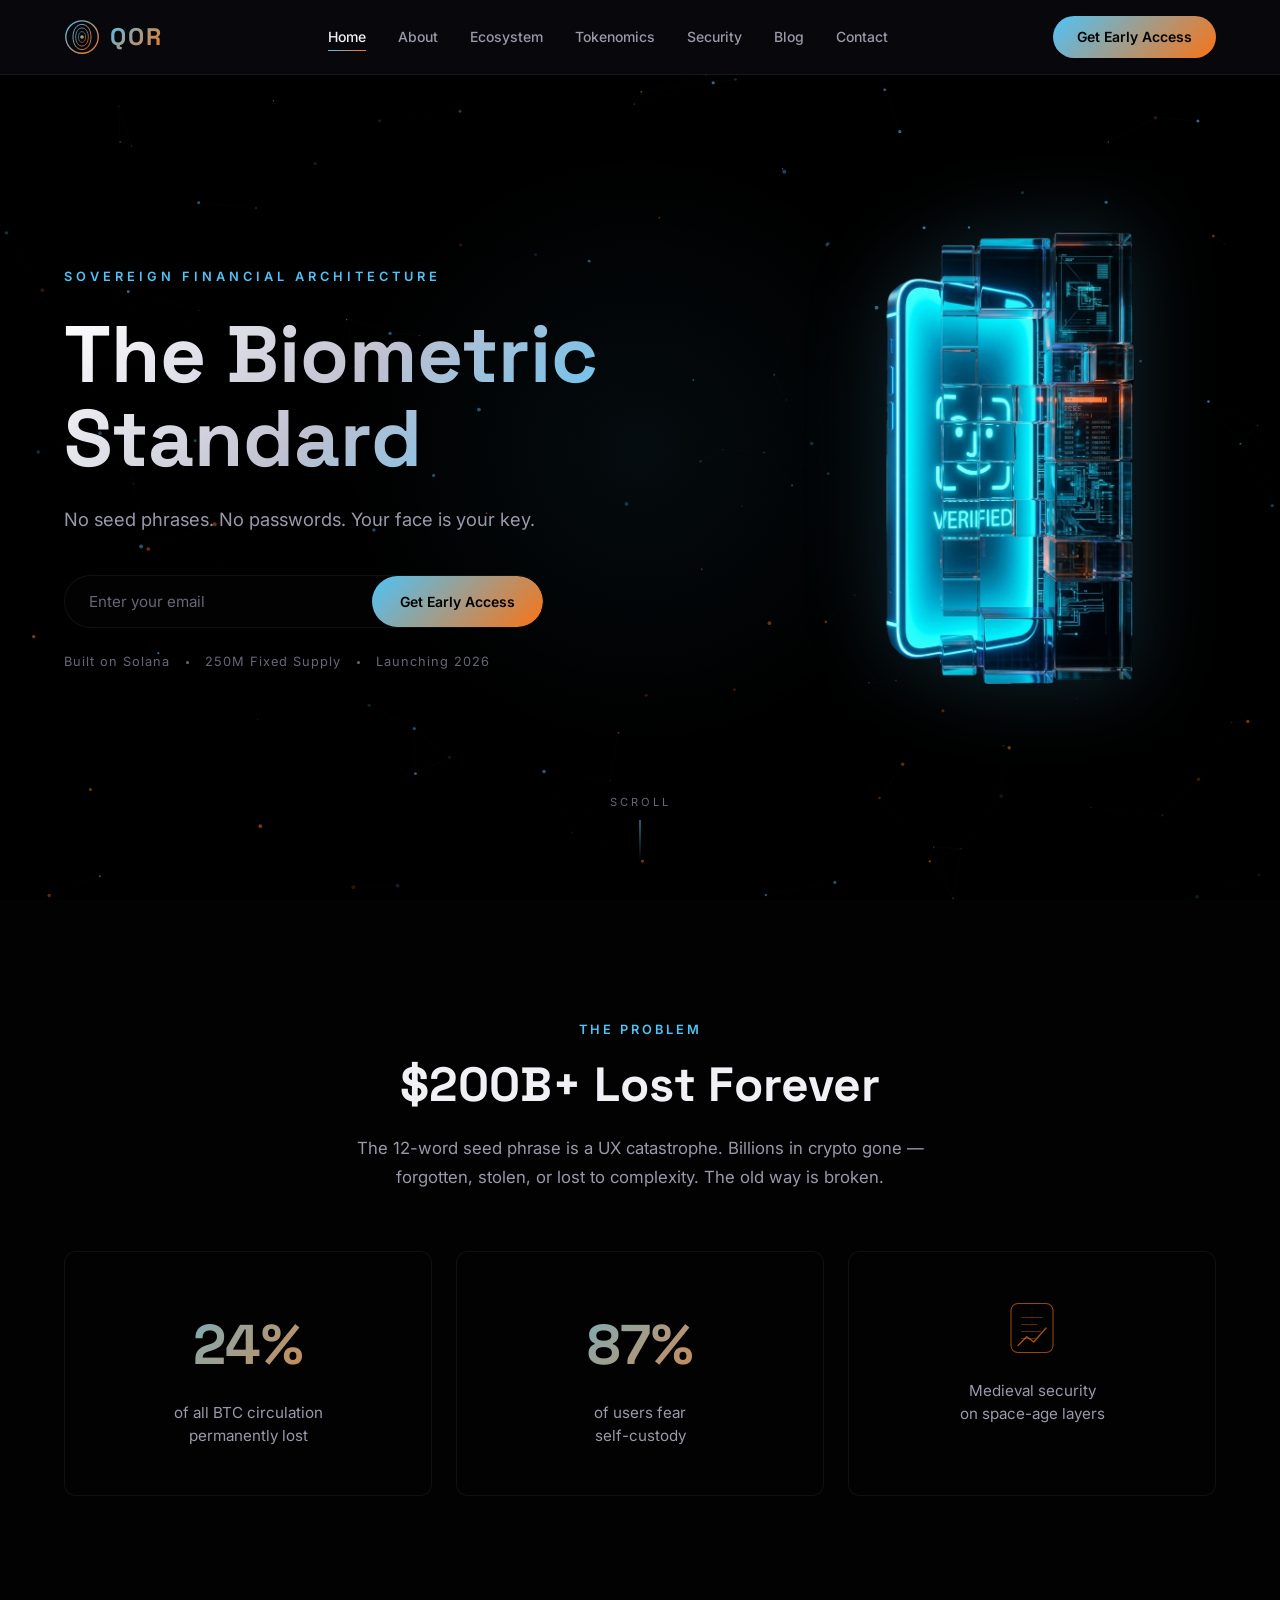
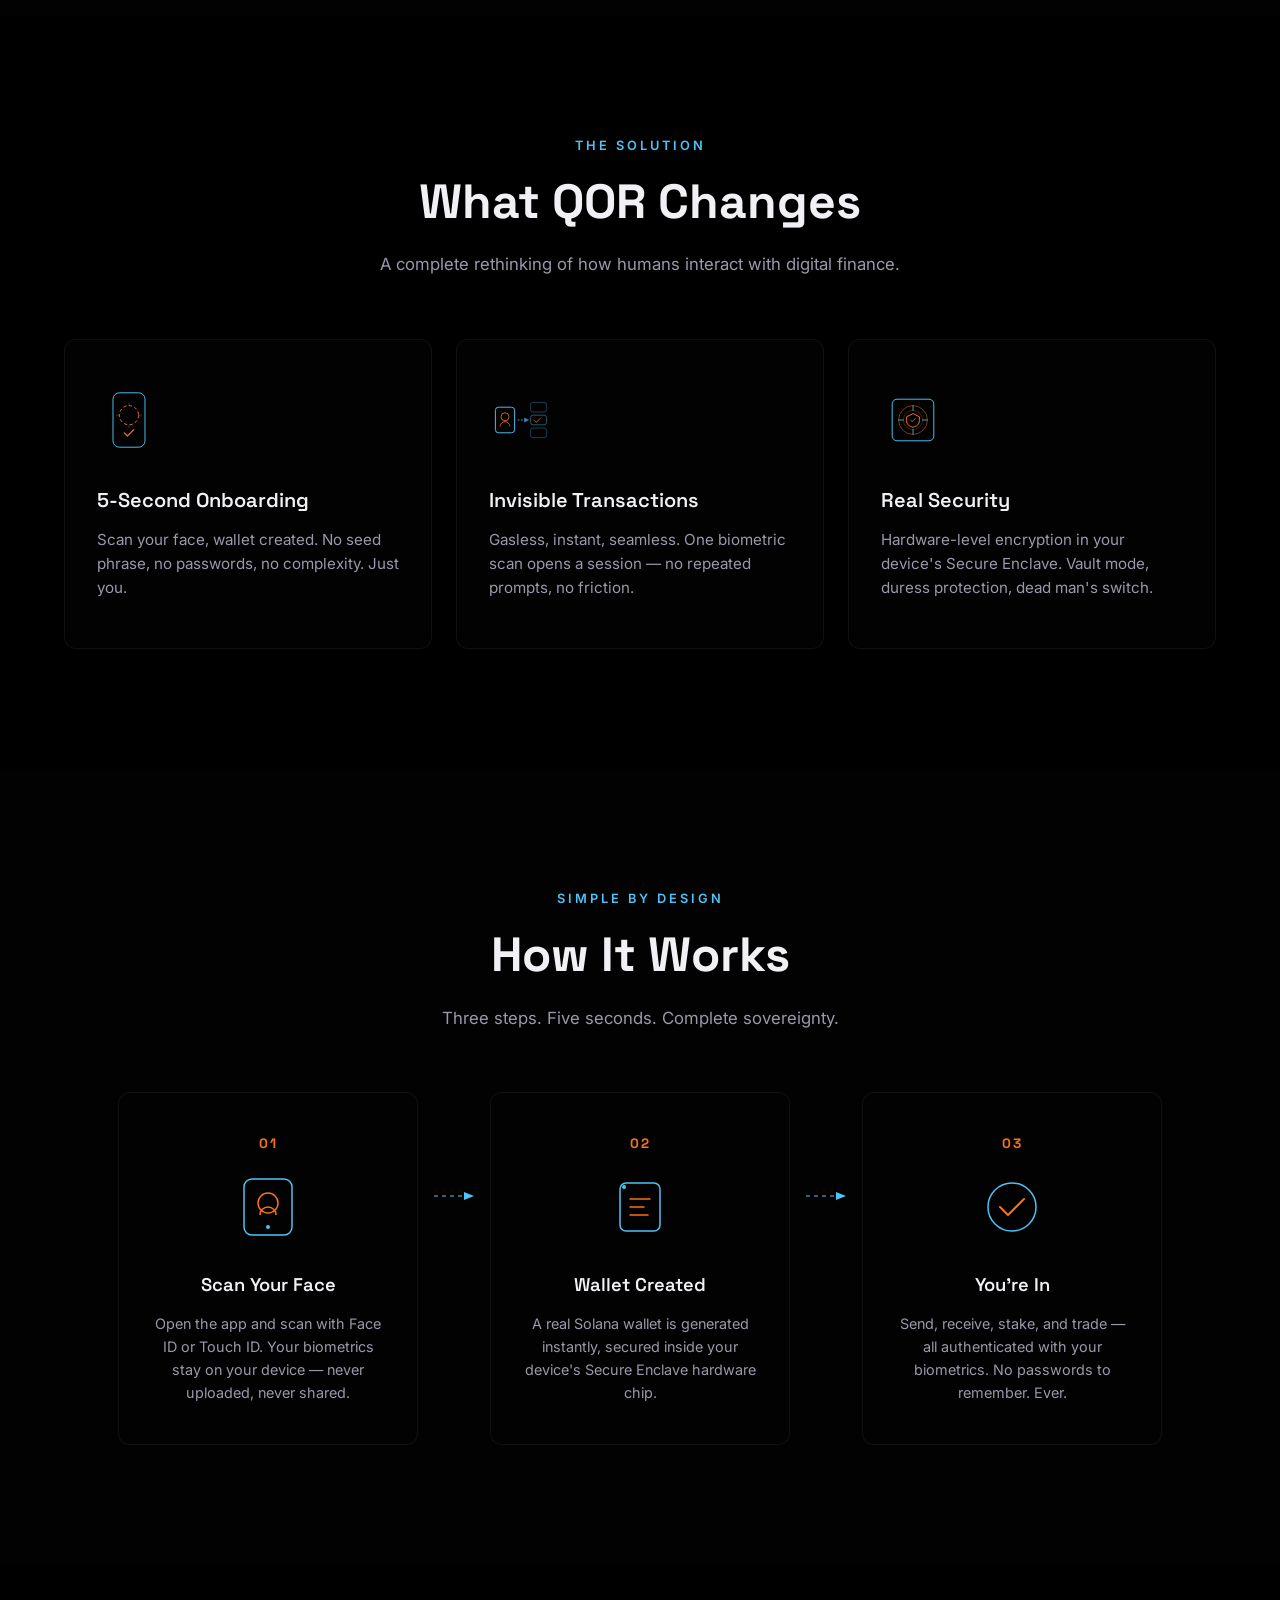
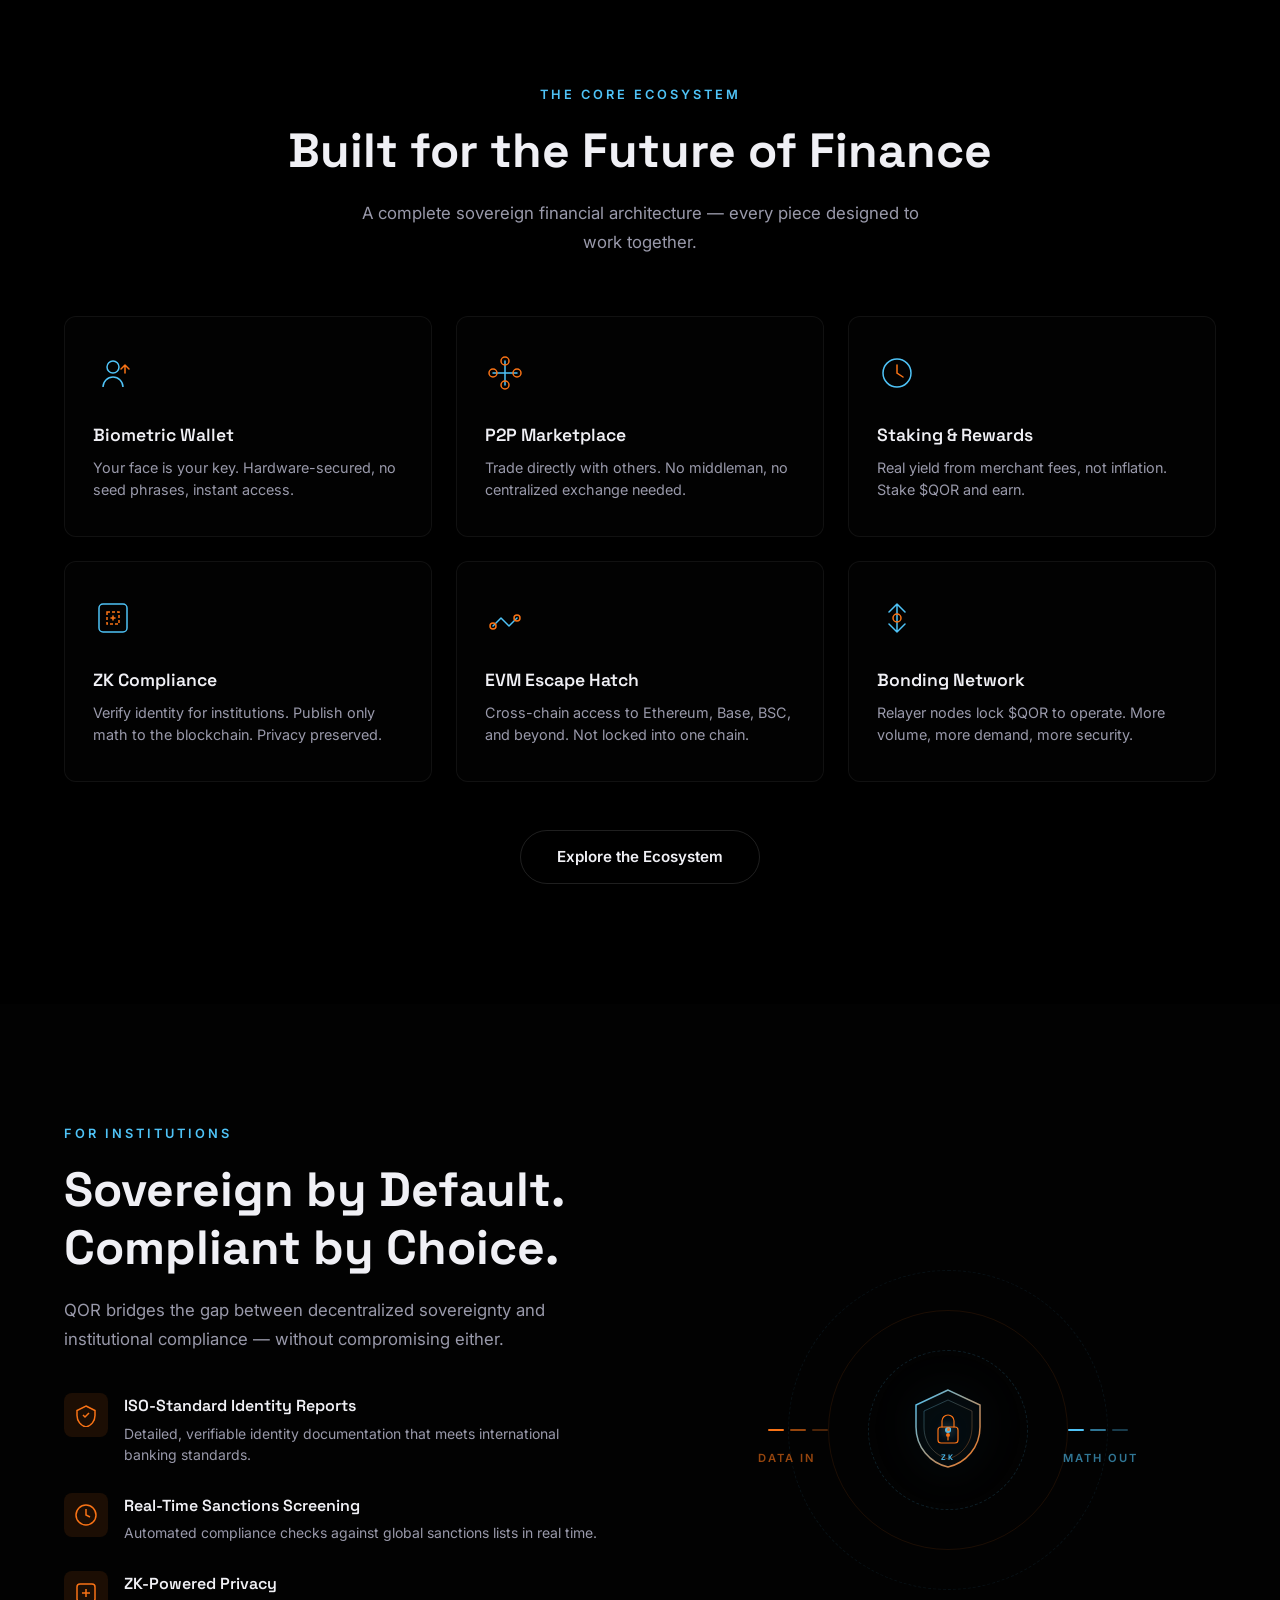
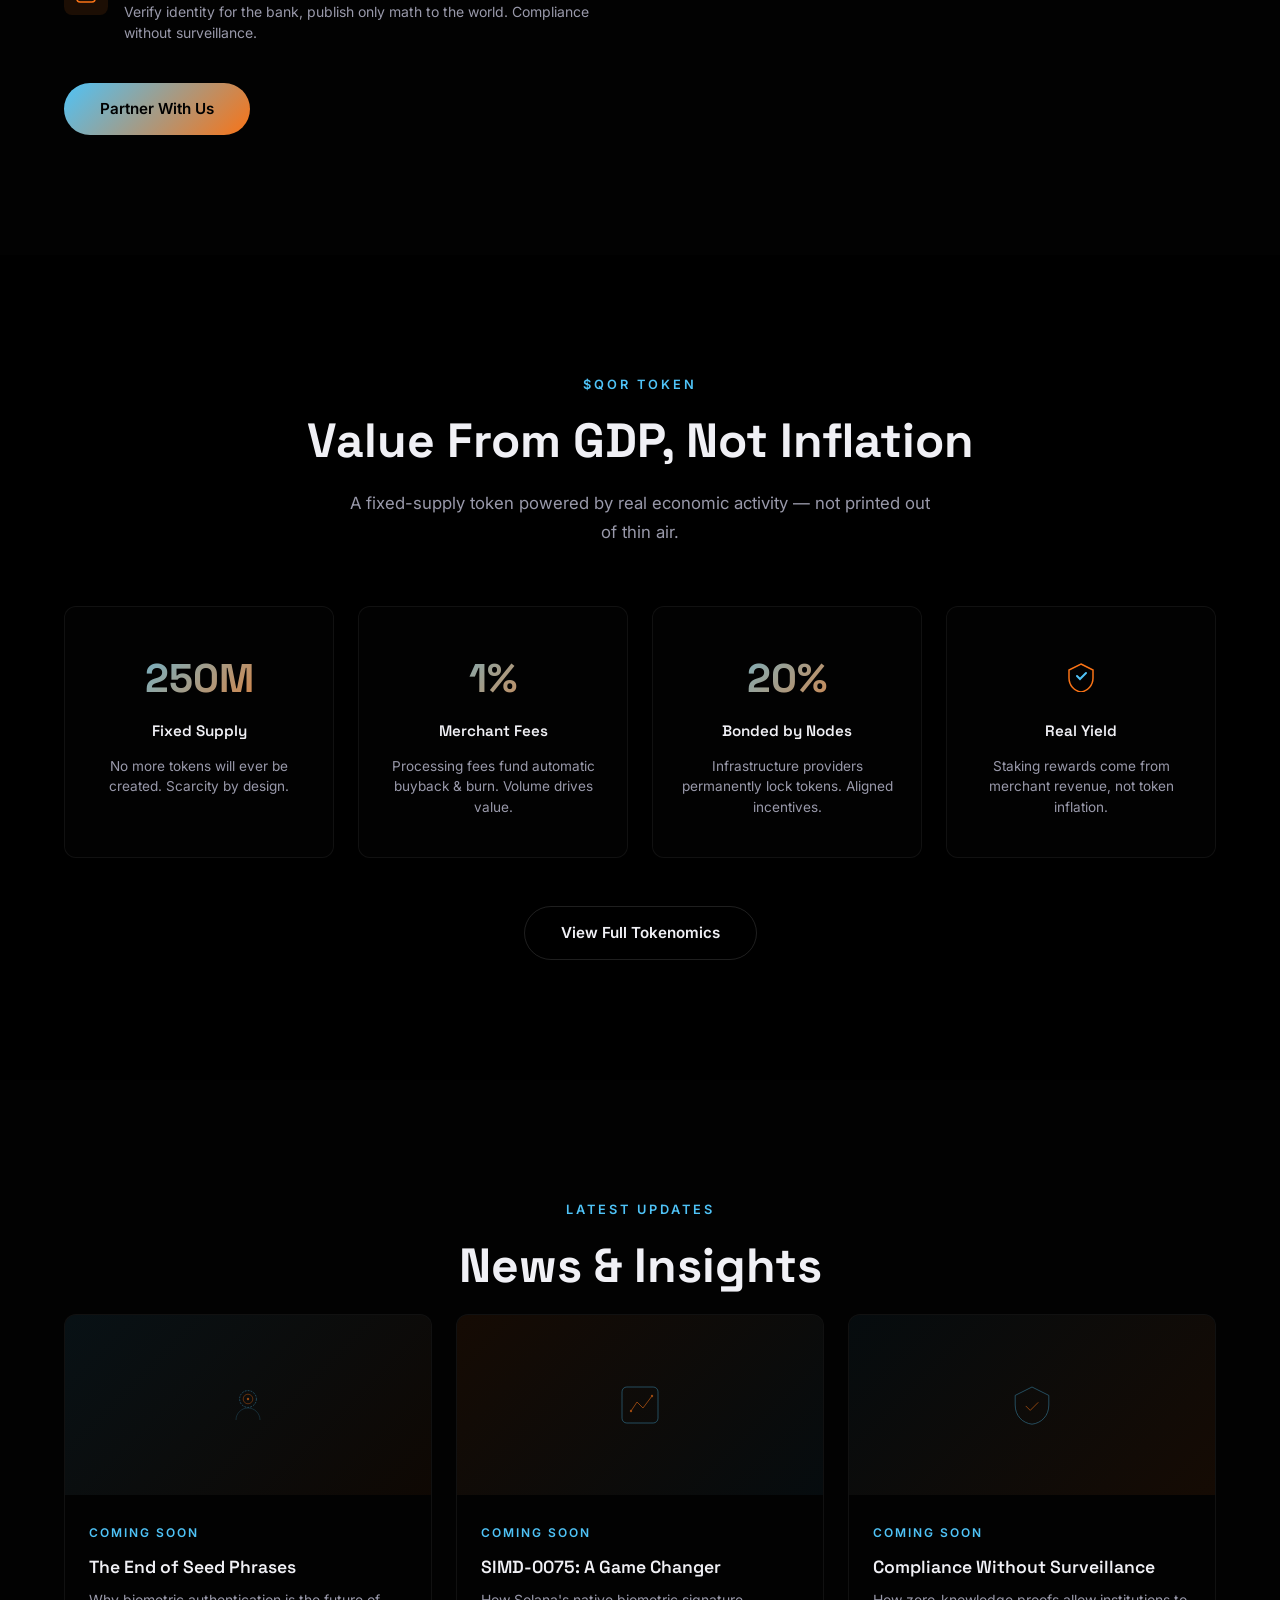
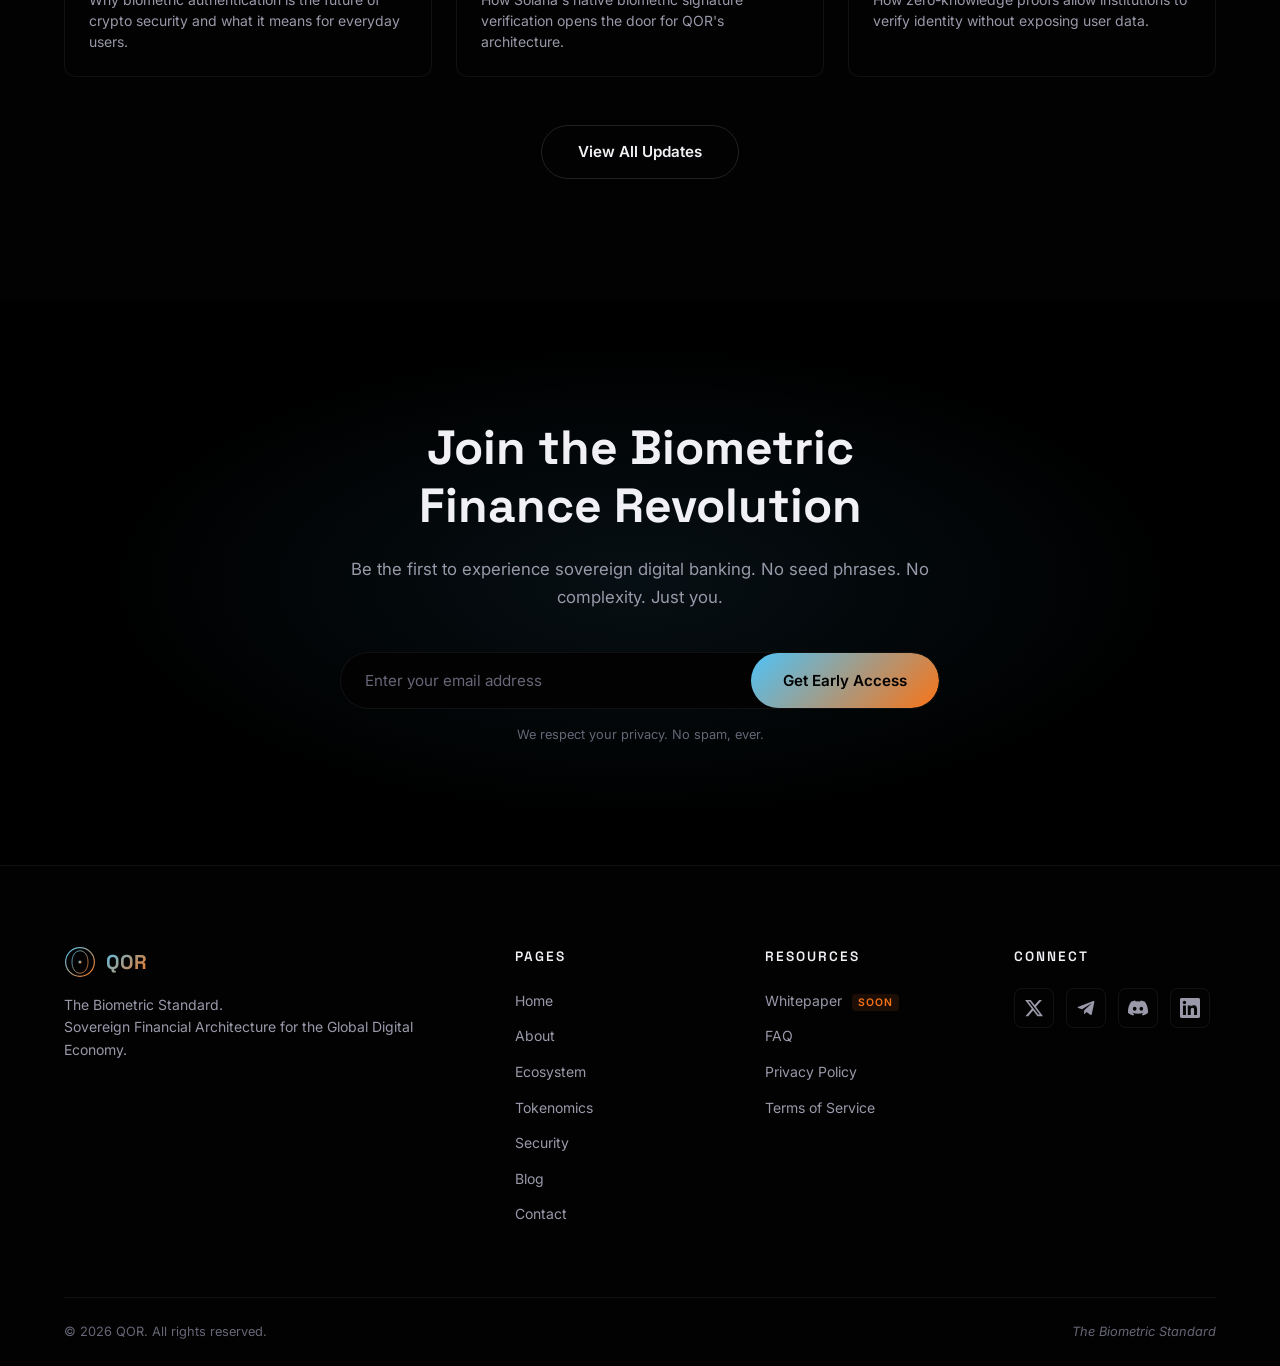
==== index.html @ 986cad1a "Move site files to repo root for GitHub Pages Copies all HTML, CSS, JS, and assets from website/ to " ====
<!DOCTYPE html>
<html lang="en">
<head>
  <meta charset="UTF-8">
  <meta name="viewport" content="width=device-width, initial-scale=1.0">
  <title>QOR — The Biometric Standard</title>
  <link rel="stylesheet" href="css/styles.css">
  <link rel="preconnect" href="https://fonts.googleapis.com">
  <link rel="preconnect" href="https://fonts.gstatic.com" crossorigin>
  <link href="https://fonts.googleapis.com/css2?family=Inter:wght@300;400;500;600;700;800&family=Space+Grotesk:wght@400;500;600;700&display=swap" rel="stylesheet">
</head>
<body>

  <!-- ===== NAVBAR ===== -->
  <nav class="navbar" id="navbar">
    <div class="nav-container">
      <a href="index.html" class="nav-logo">
        <svg class="logo-icon" viewBox="0 0 40 40" width="36" height="36">
          <circle cx="20" cy="20" r="18" stroke="url(#logoGrad)" stroke-width="1.5" fill="none"/>
          <path d="M20 6 C14 6 10 12 10 20 C10 28 14 34 20 34 C26 34 30 28 30 20 C30 12 26 6 20 6 Z" stroke="url(#logoGrad)" stroke-width="1" fill="none"/>
          <path d="M20 10 C16 10 13 14 13 20 C13 26 16 30 20 30 C24 30 27 26 27 20 C27 14 24 10 20 10 Z" stroke="url(#logoGrad)" stroke-width="0.8" fill="none"/>
          <path d="M20 14 C18 14 16 16 16 20 C16 24 18 26 20 26 C22 26 24 24 24 20 C24 16 22 14 20 14 Z" stroke="url(#logoGrad)" stroke-width="0.6" fill="none"/>
          <circle cx="20" cy="20" r="2" fill="url(#logoGrad)"/>
          <defs>
            <linearGradient id="logoGrad" x1="0%" y1="0%" x2="100%" y2="100%">
              <stop offset="0%" style="stop-color:#4FC3F7"/>
              <stop offset="100%" style="stop-color:#F97316"/>
            </linearGradient>
          </defs>
        </svg>
        <span class="logo-text">QOR</span>
      </a>

      <ul class="nav-links" id="navLinks">
        <li><a href="index.html" class="active">Home</a></li>
        <li><a href="about.html">About</a></li>
        <li><a href="ecosystem.html">Ecosystem</a></li>
        <li><a href="tokenomics.html">Tokenomics</a></li>
        <li><a href="security.html">Security</a></li>
        <li><a href="blog.html">Blog</a></li>
        <li><a href="contact.html">Contact</a></li>
      </ul>

      <a href="#waitlist" class="nav-cta">Get Early Access</a>

      <button class="hamburger" id="hamburger" aria-label="Toggle menu">
        <span></span>
        <span></span>
        <span></span>
      </button>
    </div>
  </nav>

  <!-- ===== MOBILE MENU ===== -->
  <div class="mobile-menu" id="mobileMenu">
    <ul class="mobile-links">
      <li><a href="index.html" class="active">Home</a></li>
      <li><a href="about.html">About</a></li>
      <li><a href="ecosystem.html">Ecosystem</a></li>
      <li><a href="tokenomics.html">Tokenomics</a></li>
      <li><a href="security.html">Security</a></li>
      <li><a href="blog.html">Blog</a></li>
      <li><a href="contact.html">Contact</a></li>
    </ul>
    <a href="#waitlist" class="nav-cta mobile-cta">Get Early Access</a>
  </div>


  <!-- ===== SECTION 1: HERO ===== -->
  <section class="hero" id="hero">
    <canvas id="heroCanvas"></canvas>
    <div class="hero-split">
      <div class="hero-content">
        <p class="hero-tag">Sovereign Financial Architecture</p>
        <h1 class="hero-title">The Biometric<br>Standard</h1>
        <p class="hero-sub">No seed phrases. No passwords. Your face is your key.</p>
        <form class="hero-form" id="heroForm">
          <input type="email" placeholder="Enter your email" required>
          <button type="submit">Get Early Access</button>
        </form>
        <div class="hero-trust">
          <span>Built on Solana</span>
          <span class="dot"></span>
          <span>250M Fixed Supply</span>
          <span class="dot"></span>
          <span>Launching 2026</span>
        </div>
      </div>
      <div class="hero-phone">
        <img src="assets/images/hero-biometric.png" alt="QOR Biometric Verification — Fingerprint, Phone & Verified Face Scan">
      </div>
    </div>
    <div class="hero-scroll">
      <span>Scroll</span>
      <div class="scroll-line"></div>
    </div>
  </section>


  <!-- ===== SECTION 2: THE PROBLEM ===== -->
  <section class="section problem" id="problem">
    <div class="container">
      <p class="section-tag">The Problem</p>
      <h2 class="section-title">$200B+ Lost Forever</h2>
      <p class="section-sub">The 12-word seed phrase is a UX catastrophe. Billions in crypto gone — forgotten, stolen, or lost to complexity. The old way is broken.</p>

      <div class="stats-grid">
        <div class="stat-card" data-aos>
          <div class="stat-number">24%</div>
          <div class="stat-label">of all BTC circulation<br>permanently lost</div>
        </div>
        <div class="stat-card" data-aos>
          <div class="stat-number">87%</div>
          <div class="stat-label">of users fear<br>self-custody</div>
        </div>
        <div class="stat-card" data-aos>
          <div class="stat-icon-wrap">
            <svg viewBox="0 0 64 64" width="56" height="56" fill="none">
              <rect x="8" y="4" width="48" height="56" rx="8" stroke="#F97316" stroke-width="1.2" opacity="0.6"/>
              <path d="M20 20h24M20 28h18M20 36h22M20 44h16" stroke="#F97316" stroke-width="1" stroke-linecap="round" opacity="0.4"/>
              <line x1="32" y1="4" x2="32" y2="60" stroke="#F97316" stroke-width="0.5" stroke-dasharray="2 3" opacity="0.3"/>
              <path d="M16 52l10-10 8 6 14-16" stroke="#F97316" stroke-width="1.5" stroke-linecap="round" stroke-linejoin="round" opacity="0.7"/>
            </svg>
          </div>
          <div class="stat-label">Medieval security<br>on space-age layers</div>
        </div>
      </div>
    </div>
  </section>


  <!-- ===== SECTION 3: THE SOLUTION ===== -->
  <section class="section solution" id="solution">
    <div class="container">
      <p class="section-tag">The Solution</p>
      <h2 class="section-title">What QOR Changes</h2>
      <p class="section-sub">A complete rethinking of how humans interact with digital finance.</p>

      <div class="features-grid">
        <div class="feature-card" data-aos>
          <div class="feature-icon">
            <svg viewBox="0 0 80 80" width="64" height="64" fill="none">
              <!-- Phone outline -->
              <rect x="20" y="6" width="40" height="68" rx="8" stroke="#4FC3F7" stroke-width="1.2"/>
              <!-- Face scan circle -->
              <circle cx="40" cy="34" r="12" stroke="#F97316" stroke-width="1.2" stroke-dasharray="4 3"/>
              <!-- Scan lines -->
              <line x1="28" y1="34" x2="24" y2="34" stroke="#4FC3F7" stroke-width="0.8" opacity="0.5"/>
              <line x1="56" y1="34" x2="52" y2="34" stroke="#4FC3F7" stroke-width="0.8" opacity="0.5"/>
              <line x1="40" y1="22" x2="40" y2="18" stroke="#4FC3F7" stroke-width="0.8" opacity="0.5"/>
              <line x1="40" y1="50" x2="40" y2="46" stroke="#4FC3F7" stroke-width="0.8" opacity="0.5"/>
              <!-- Checkmark -->
              <path d="M34 56l4 4 8-8" stroke="#F97316" stroke-width="1.5" stroke-linecap="round" stroke-linejoin="round"/>
            </svg>
          </div>
          <h3>5-Second Onboarding</h3>
          <p>Scan your face, wallet created. No seed phrase, no passwords, no complexity. Just you.</p>
        </div>

        <div class="feature-card" data-aos>
          <div class="feature-icon">
            <svg viewBox="0 0 80 80" width="64" height="64" fill="none">
              <!-- Session block -->
              <rect x="8" y="24" width="24" height="32" rx="4" stroke="#4FC3F7" stroke-width="1.2"/>
              <!-- Face in block -->
              <circle cx="20" cy="36" r="5" stroke="#F97316" stroke-width="1"/>
              <path d="M14 48c0-3.3 2.7-6 6-6s6 2.7 6 6" stroke="#F97316" stroke-width="1"/>
              <!-- Arrow flow -->
              <path d="M36 40h8" stroke="#4FC3F7" stroke-width="1" stroke-dasharray="2 2"/>
              <polygon points="44,37 50,40 44,43" fill="#4FC3F7" opacity="0.7"/>
              <!-- Multiple transaction blocks -->
              <rect x="52" y="18" width="20" height="12" rx="3" stroke="#4FC3F7" stroke-width="0.8" opacity="0.5"/>
              <rect x="52" y="34" width="20" height="12" rx="3" stroke="#4FC3F7" stroke-width="0.8" opacity="0.7"/>
              <rect x="52" y="50" width="20" height="12" rx="3" stroke="#4FC3F7" stroke-width="0.8" opacity="0.5"/>
              <path d="M56 40l3 3 5-5" stroke="#F97316" stroke-width="1.2" stroke-linecap="round" opacity="0.8"/>
            </svg>
          </div>
          <h3>Invisible Transactions</h3>
          <p>Gasless, instant, seamless. One biometric scan opens a session — no repeated prompts, no friction.</p>
        </div>

        <div class="feature-card" data-aos>
          <div class="feature-icon">
            <svg viewBox="0 0 80 80" width="64" height="64" fill="none">
              <!-- Vault door -->
              <rect x="14" y="14" width="52" height="52" rx="6" stroke="#4FC3F7" stroke-width="1.2"/>
              <!-- Inner vault circle -->
              <circle cx="40" cy="40" r="18" stroke="#F97316" stroke-width="1" opacity="0.6"/>
              <circle cx="40" cy="40" r="12" stroke="#F97316" stroke-width="0.8" opacity="0.4"/>
              <!-- Lock mechanism -->
              <line x1="40" y1="22" x2="40" y2="28" stroke="#4FC3F7" stroke-width="1" stroke-linecap="round"/>
              <line x1="40" y1="52" x2="40" y2="58" stroke="#4FC3F7" stroke-width="1" stroke-linecap="round"/>
              <line x1="22" y1="40" x2="28" y2="40" stroke="#4FC3F7" stroke-width="1" stroke-linecap="round"/>
              <line x1="52" y1="40" x2="58" y2="40" stroke="#4FC3F7" stroke-width="1" stroke-linecap="round"/>
              <!-- Shield in center -->
              <path d="M40 32l8 4v5c0 4-3 7-8 8-5-1-8-4-8-8v-5l8-4z" stroke="#F97316" stroke-width="1.2" fill="none"/>
              <path d="M37 40l2 2 4-4" stroke="#F97316" stroke-width="1" stroke-linecap="round" stroke-linejoin="round"/>
            </svg>
          </div>
          <h3>Real Security</h3>
          <p>Hardware-level encryption in your device's Secure Enclave. Vault mode, duress protection, dead man's switch.</p>
        </div>
      </div>
    </div>
  </section>


  <!-- ===== SECTION 4: HOW IT WORKS ===== -->
  <section class="section how-it-works" id="how-it-works">
    <div class="container">
      <p class="section-tag">Simple by Design</p>
      <h2 class="section-title">How It Works</h2>
      <p class="section-sub">Three steps. Five seconds. Complete sovereignty.</p>

      <div class="steps-grid">
        <div class="step-card" data-aos>
          <div class="step-number">01</div>
          <div class="step-icon">
            <svg viewBox="0 0 64 64" width="64" height="64" fill="none">
              <rect x="8" y="4" width="48" height="56" rx="8" stroke="#4FC3F7" stroke-width="1.5"/>
              <circle cx="32" cy="28" r="10" stroke="#F97316" stroke-width="1.5"/>
              <path d="M24 40c0-4.418 3.582-8 8-8s8 3.582 8 8" stroke="#F97316" stroke-width="1.5"/>
              <line x1="32" y1="52" x2="32" y2="52" stroke="#4FC3F7" stroke-width="4" stroke-linecap="round"/>
            </svg>
          </div>
          <h3>Scan Your Face</h3>
          <p>Open the app and scan with Face ID or Touch ID. Your biometrics stay on your device — never uploaded, never shared.</p>
        </div>

        <div class="step-connector">
          <svg viewBox="0 0 40 8" width="40" height="8">
            <line x1="0" y1="4" x2="30" y2="4" stroke="#4FC3F7" stroke-width="1" stroke-dasharray="4 4"/>
            <polygon points="30,0 40,4 30,8" fill="#4FC3F7"/>
          </svg>
        </div>

        <div class="step-card" data-aos>
          <div class="step-number">02</div>
          <div class="step-icon">
            <svg viewBox="0 0 64 64" width="64" height="64" fill="none">
              <rect x="12" y="8" width="40" height="48" rx="6" stroke="#4FC3F7" stroke-width="1.5"/>
              <path d="M22 24h20M22 32h14M22 40h18" stroke="#F97316" stroke-width="1.5" stroke-linecap="round"/>
              <circle cx="16" cy="12" r="2" fill="#4FC3F7"/>
            </svg>
          </div>
          <h3>Wallet Created</h3>
          <p>A real Solana wallet is generated instantly, secured inside your device's Secure Enclave hardware chip.</p>
        </div>

        <div class="step-connector">
          <svg viewBox="0 0 40 8" width="40" height="8">
            <line x1="0" y1="4" x2="30" y2="4" stroke="#4FC3F7" stroke-width="1" stroke-dasharray="4 4"/>
            <polygon points="30,0 40,4 30,8" fill="#4FC3F7"/>
          </svg>
        </div>

        <div class="step-card" data-aos>
          <div class="step-number">03</div>
          <div class="step-icon">
            <svg viewBox="0 0 64 64" width="64" height="64" fill="none">
              <circle cx="32" cy="32" r="24" stroke="#4FC3F7" stroke-width="1.5"/>
              <path d="M20 32l8 8 16-16" stroke="#F97316" stroke-width="2" stroke-linecap="round" stroke-linejoin="round"/>
            </svg>
          </div>
          <h3>You're In</h3>
          <p>Send, receive, stake, and trade — all authenticated with your biometrics. No passwords to remember. Ever.</p>
        </div>
      </div>
    </div>
  </section>


  <!-- ===== SECTION 5: ECOSYSTEM OVERVIEW ===== -->
  <section class="section ecosystem" id="ecosystem">
    <div class="container">
      <p class="section-tag">The Core Ecosystem</p>
      <h2 class="section-title">Built for the Future of Finance</h2>
      <p class="section-sub">A complete sovereign financial architecture — every piece designed to work together.</p>

      <div class="eco-grid">
        <div class="eco-card" data-aos>
          <div class="eco-icon">
            <svg viewBox="0 0 40 40" width="40" height="40" fill="none">
              <circle cx="20" cy="14" r="6" stroke="#4FC3F7" stroke-width="1.5"/>
              <path d="M10 34c0-5.523 4.477-10 10-10s10 4.477 10 10" stroke="#4FC3F7" stroke-width="1.5"/>
              <path d="M28 16l4-4m0 0l4 4m-4-4v8" stroke="#F97316" stroke-width="1.5" stroke-linecap="round"/>
            </svg>
          </div>
          <h3>Biometric Wallet</h3>
          <p>Your face is your key. Hardware-secured, no seed phrases, instant access.</p>
        </div>

        <div class="eco-card" data-aos>
          <div class="eco-icon">
            <svg viewBox="0 0 40 40" width="40" height="40" fill="none">
              <path d="M8 20h24M20 8v24" stroke="#4FC3F7" stroke-width="1.5" stroke-linecap="round"/>
              <circle cx="8" cy="20" r="4" stroke="#F97316" stroke-width="1.5"/>
              <circle cx="32" cy="20" r="4" stroke="#F97316" stroke-width="1.5"/>
              <circle cx="20" cy="8" r="4" stroke="#F97316" stroke-width="1.5"/>
              <circle cx="20" cy="32" r="4" stroke="#F97316" stroke-width="1.5"/>
            </svg>
          </div>
          <h3>P2P Marketplace</h3>
          <p>Trade directly with others. No middleman, no centralized exchange needed.</p>
        </div>

        <div class="eco-card" data-aos>
          <div class="eco-icon">
            <svg viewBox="0 0 40 40" width="40" height="40" fill="none">
              <circle cx="20" cy="20" r="14" stroke="#4FC3F7" stroke-width="1.5"/>
              <path d="M20 12v8l6 4" stroke="#F97316" stroke-width="1.5" stroke-linecap="round"/>
            </svg>
          </div>
          <h3>Staking & Rewards</h3>
          <p>Real yield from merchant fees, not inflation. Stake $QOR and earn.</p>
        </div>

        <div class="eco-card" data-aos>
          <div class="eco-icon">
            <svg viewBox="0 0 40 40" width="40" height="40" fill="none">
              <rect x="6" y="6" width="28" height="28" rx="4" stroke="#4FC3F7" stroke-width="1.5"/>
              <path d="M14 14h12v12H14z" stroke="#F97316" stroke-width="1.5" stroke-dasharray="3 2"/>
              <path d="M18 20h4M20 18v4" stroke="#F97316" stroke-width="1.5" stroke-linecap="round"/>
            </svg>
          </div>
          <h3>ZK Compliance</h3>
          <p>Verify identity for institutions. Publish only math to the blockchain. Privacy preserved.</p>
        </div>

        <div class="eco-card" data-aos>
          <div class="eco-icon">
            <svg viewBox="0 0 40 40" width="40" height="40" fill="none">
              <path d="M8 28l8-8 8 8 8-8" stroke="#4FC3F7" stroke-width="1.5" stroke-linecap="round" stroke-linejoin="round"/>
              <circle cx="8" cy="28" r="3" stroke="#F97316" stroke-width="1.5"/>
              <circle cx="32" cy="20" r="3" stroke="#F97316" stroke-width="1.5"/>
            </svg>
          </div>
          <h3>EVM Escape Hatch</h3>
          <p>Cross-chain access to Ethereum, Base, BSC, and beyond. Not locked into one chain.</p>
        </div>

        <div class="eco-card" data-aos>
          <div class="eco-icon">
            <svg viewBox="0 0 40 40" width="40" height="40" fill="none">
              <path d="M20 6v28M12 14l8-8 8 8M12 26l8 8 8-8" stroke="#4FC3F7" stroke-width="1.5" stroke-linecap="round" stroke-linejoin="round"/>
              <circle cx="20" cy="20" r="4" stroke="#F97316" stroke-width="1.5"/>
            </svg>
          </div>
          <h3>Bonding Network</h3>
          <p>Relayer nodes lock $QOR to operate. More volume, more demand, more security.</p>
        </div>
      </div>

      <div class="section-cta">
        <a href="ecosystem.html" class="btn-secondary">Explore the Ecosystem</a>
      </div>
    </div>
  </section>


  <!-- ===== SECTION 6: FOR INSTITUTIONS ===== -->
  <section class="section institutions" id="institutions">
    <div class="container">
      <div class="inst-wrapper">
        <div class="inst-content">
          <p class="section-tag">For Institutions</p>
          <h2 class="section-title">Sovereign by Default.<br>Compliant by Choice.</h2>
          <p class="section-sub">QOR bridges the gap between decentralized sovereignty and institutional compliance — without compromising either.</p>

          <div class="inst-points">
            <div class="inst-point">
              <div class="inst-icon">
                <svg viewBox="0 0 24 24" width="24" height="24" fill="none" stroke="#F97316" stroke-width="1.5">
                  <path d="M9 12l2 2 4-4"/>
                  <path d="M12 3l9 4.5v5c0 5.5-3.8 10.3-9 11.5-5.2-1.2-9-6-9-11.5v-5L12 3z"/>
                </svg>
              </div>
              <div>
                <h4>ISO-Standard Identity Reports</h4>
                <p>Detailed, verifiable identity documentation that meets international banking standards.</p>
              </div>
            </div>

            <div class="inst-point">
              <div class="inst-icon">
                <svg viewBox="0 0 24 24" width="24" height="24" fill="none" stroke="#F97316" stroke-width="1.5">
                  <circle cx="12" cy="12" r="10"/>
                  <path d="M12 6v6l4 2"/>
                </svg>
              </div>
              <div>
                <h4>Real-Time Sanctions Screening</h4>
                <p>Automated compliance checks against global sanctions lists in real time.</p>
              </div>
            </div>

            <div class="inst-point">
              <div class="inst-icon">
                <svg viewBox="0 0 24 24" width="24" height="24" fill="none" stroke="#F97316" stroke-width="1.5">
                  <rect x="3" y="3" width="18" height="18" rx="3"/>
                  <path d="M8 12h8M12 8v8"/>
                </svg>
              </div>
              <div>
                <h4>ZK-Powered Privacy</h4>
                <p>Verify identity for the bank, publish only math to the world. Compliance without surveillance.</p>
              </div>
            </div>
          </div>

          <a href="contact.html" class="btn-primary">Partner With Us</a>
        </div>

        <div class="inst-visual">
          <div class="inst-shield-wrap">
            <!-- Animated rings -->
            <div class="shield-ring shield-ring-1"></div>
            <div class="shield-ring shield-ring-2"></div>
            <div class="shield-ring shield-ring-3"></div>
            <!-- Orbiting particles -->
            <div class="shield-particle p1"></div>
            <div class="shield-particle p2"></div>
            <div class="shield-particle p3"></div>
            <div class="shield-particle p4"></div>
            <!-- Center shield -->
            <div class="shield-core">
              <svg viewBox="0 0 80 90" width="80" height="90" fill="none" class="shield-icon">
                <path d="M40 5L8 20v22c0 20 14 36 32 40 18-4 32-20 32-40V20L40 5z"
                  stroke="url(#shieldGrad)" stroke-width="1.5" fill="rgba(79,195,247,0.03)"/>
                <path d="M40 15L16 26v16c0 16 10 28 24 32 14-4 24-16 24-32V26L40 15z"
                  stroke="url(#shieldGrad)" stroke-width="0.8" fill="none" opacity="0.4"/>
                <!-- Lock icon -->
                <rect x="30" y="42" width="20" height="16" rx="3" stroke="#F97316" stroke-width="1.2"/>
                <path d="M34 42v-6a6 6 0 0 1 12 0v6" stroke="#F97316" stroke-width="1.2" stroke-linecap="round"/>
                <circle cx="40" cy="50" r="2" fill="#F97316"/>
                <line x1="40" y1="52" x2="40" y2="55" stroke="#F97316" stroke-width="1.2" stroke-linecap="round"/>
                <!-- ZK text -->
                <text x="40" y="75" text-anchor="middle" fill="#4FC3F7" font-size="8" font-weight="600" font-family="Space Grotesk, sans-serif" letter-spacing="2">ZK</text>
                <defs>
                  <linearGradient id="shieldGrad" x1="0%" y1="0%" x2="100%" y2="100%">
                    <stop offset="0%" stop-color="#4FC3F7"/>
                    <stop offset="100%" stop-color="#F97316"/>
                  </linearGradient>
                </defs>
              </svg>
            </div>
            <!-- Data flow lines -->
            <div class="data-stream stream-in">
              <span></span><span></span><span></span>
            </div>
            <div class="data-stream stream-out">
              <span></span><span></span><span></span>
            </div>
            <!-- Labels -->
            <div class="shield-label label-in">Data In</div>
            <div class="shield-label label-out">Math Out</div>
          </div>
        </div>
      </div>
    </div>
  </section>


  <!-- ===== SECTION 7: TOKENOMICS PREVIEW ===== -->
  <section class="section tokenomics-preview" id="tokenomics">
    <div class="container">
      <p class="section-tag">$QOR Token</p>
      <h2 class="section-title">Value From GDP, Not Inflation</h2>
      <p class="section-sub">A fixed-supply token powered by real economic activity — not printed out of thin air.</p>

      <div class="token-stats">
        <div class="token-stat" data-aos>
          <div class="token-value">250M</div>
          <div class="token-label">Fixed Supply</div>
          <p>No more tokens will ever be created. Scarcity by design.</p>
        </div>

        <div class="token-stat" data-aos>
          <div class="token-value">1%</div>
          <div class="token-label">Merchant Fees</div>
          <p>Processing fees fund automatic buyback & burn. Volume drives value.</p>
        </div>

        <div class="token-stat" data-aos>
          <div class="token-value">20%</div>
          <div class="token-label">Bonded by Nodes</div>
          <p>Infrastructure providers permanently lock tokens. Aligned incentives.</p>
        </div>

        <div class="token-stat" data-aos>
          <div class="token-value icon-value">
            <svg viewBox="0 0 32 32" width="32" height="32" fill="none">
              <path d="M16 4l12 6v8c0 7-5 13-12 14C9 31 4 25 4 18v-8l12-6z" stroke="#F97316" stroke-width="1.5"/>
              <path d="M12 16l3 3 6-6" stroke="#4FC3F7" stroke-width="2" stroke-linecap="round"/>
            </svg>
          </div>
          <div class="token-label">Real Yield</div>
          <p>Staking rewards come from merchant revenue, not token inflation.</p>
        </div>
      </div>

      <div class="section-cta">
        <a href="tokenomics.html" class="btn-secondary">View Full Tokenomics</a>
      </div>
    </div>
  </section>


  <!-- ===== SECTION 8: LATEST NEWS ===== -->
  <section class="section news" id="news">
    <div class="container">
      <p class="section-tag">Latest Updates</p>
      <h2 class="section-title">News & Insights</h2>

      <div class="news-grid">
        <article class="news-card" data-aos>
          <div class="news-img news-img-1">
            <svg viewBox="0 0 80 80" width="48" height="48" fill="none" class="news-icon">
              <circle cx="40" cy="30" r="14" stroke="#4FC3F7" stroke-width="1" stroke-dasharray="3 2"/>
              <circle cx="40" cy="30" r="8" stroke="#F97316" stroke-width="1"/>
              <circle cx="40" cy="30" r="2" fill="#F97316"/>
              <path d="M20 65c0-11 9-20 20-20s20 9 20 20" stroke="#4FC3F7" stroke-width="1" opacity="0.5"/>
            </svg>
          </div>
          <div class="news-body">
            <span class="news-date">Coming Soon</span>
            <h3>The End of Seed Phrases</h3>
            <p>Why biometric authentication is the future of crypto security and what it means for everyday users.</p>
          </div>
        </article>

        <article class="news-card" data-aos>
          <div class="news-img news-img-2">
            <svg viewBox="0 0 80 80" width="48" height="48" fill="none" class="news-icon">
              <rect x="10" y="10" width="60" height="60" rx="8" stroke="#4FC3F7" stroke-width="1"/>
              <path d="M25 50l10-15 10 10 15-20" stroke="#F97316" stroke-width="1.5" stroke-linecap="round" stroke-linejoin="round"/>
              <circle cx="25" cy="50" r="2" fill="#F97316"/>
              <circle cx="60" cy="25" r="2" fill="#F97316"/>
            </svg>
          </div>
          <div class="news-body">
            <span class="news-date">Coming Soon</span>
            <h3>SIMD-0075: A Game Changer</h3>
            <p>How Solana's native biometric signature verification opens the door for QOR's architecture.</p>
          </div>
        </article>

        <article class="news-card" data-aos>
          <div class="news-img news-img-3">
            <svg viewBox="0 0 80 80" width="48" height="48" fill="none" class="news-icon">
              <path d="M40 10L12 24v16c0 18 12 30 28 32 16-2 28-14 28-32V24L40 10z" stroke="#4FC3F7" stroke-width="1"/>
              <path d="M30 42l7 7 13-13" stroke="#F97316" stroke-width="1.5" stroke-linecap="round" stroke-linejoin="round"/>
            </svg>
          </div>
          <div class="news-body">
            <span class="news-date">Coming Soon</span>
            <h3>Compliance Without Surveillance</h3>
            <p>How zero-knowledge proofs allow institutions to verify identity without exposing user data.</p>
          </div>
        </article>
      </div>

      <div class="section-cta">
        <a href="blog.html" class="btn-secondary">View All Updates</a>
      </div>
    </div>
  </section>


  <!-- ===== SECTION 9: WAITLIST CTA ===== -->
  <section class="section waitlist" id="waitlist">
    <div class="container">
      <div class="waitlist-content">
        <h2 class="waitlist-title">Join the Biometric<br>Finance Revolution</h2>
        <p class="waitlist-sub">Be the first to experience sovereign digital banking. No seed phrases. No complexity. Just you.</p>
        <form class="waitlist-form" id="waitlistForm">
          <input type="email" placeholder="Enter your email address" required>
          <button type="submit">Get Early Access</button>
        </form>
        <p class="waitlist-note">We respect your privacy. No spam, ever.</p>
      </div>
    </div>
  </section>


  <!-- ===== FOOTER ===== -->
  <footer class="footer" id="footer">
    <div class="container">
      <div class="footer-grid">

        <div class="footer-col footer-brand">
          <a href="index.html" class="footer-logo">
            <svg class="logo-icon" viewBox="0 0 40 40" width="32" height="32">
              <circle cx="20" cy="20" r="18" stroke="url(#footLogoGrad)" stroke-width="1.5" fill="none"/>
              <path d="M20 6 C14 6 10 12 10 20 C10 28 14 34 20 34 C26 34 30 28 30 20 C30 12 26 6 20 6 Z" stroke="url(#footLogoGrad)" stroke-width="1" fill="none"/>
              <circle cx="20" cy="20" r="2" fill="url(#footLogoGrad)"/>
              <defs>
                <linearGradient id="footLogoGrad" x1="0%" y1="0%" x2="100%" y2="100%">
                  <stop offset="0%" style="stop-color:#4FC3F7"/>
                  <stop offset="100%" style="stop-color:#F97316"/>
                </linearGradient>
              </defs>
            </svg>
            <span>QOR</span>
          </a>
          <p class="footer-tagline">The Biometric Standard.<br>Sovereign Financial Architecture for the Global Digital Economy.</p>
        </div>

        <div class="footer-col">
          <h4>Pages</h4>
          <ul>
            <li><a href="index.html">Home</a></li>
            <li><a href="about.html">About</a></li>
            <li><a href="ecosystem.html">Ecosystem</a></li>
            <li><a href="tokenomics.html">Tokenomics</a></li>
            <li><a href="security.html">Security</a></li>
            <li><a href="blog.html">Blog</a></li>
            <li><a href="contact.html">Contact</a></li>
          </ul>
        </div>

        <div class="footer-col">
          <h4>Resources</h4>
          <ul>
            <li><a href="#">Whitepaper <span class="coming-soon">Soon</span></a></li>
            <li><a href="contact.html#faq">FAQ</a></li>
            <li><a href="#">Privacy Policy</a></li>
            <li><a href="#">Terms of Service</a></li>
          </ul>
        </div>

        <div class="footer-col">
          <h4>Connect</h4>
          <div class="social-links">
            <a href="#" aria-label="Twitter/X">
              <svg viewBox="0 0 24 24" width="20" height="20" fill="currentColor">
                <path d="M18.244 2.25h3.308l-7.227 8.26 8.502 11.24H16.17l-5.214-6.817L4.99 21.75H1.68l7.73-8.835L1.254 2.25H8.08l4.713 6.231zm-1.161 17.52h1.833L7.084 4.126H5.117z"/>
              </svg>
            </a>
            <a href="#" aria-label="Telegram">
              <svg viewBox="0 0 24 24" width="20" height="20" fill="currentColor">
                <path d="M20.665 3.717l-17.73 6.837c-1.21.486-1.203 1.161-.222 1.462l4.552 1.42 10.532-6.645c.498-.303.953-.14.579.192l-8.533 7.701h-.002l.002.001-.314 4.692c.46 0 .663-.211.921-.46l2.211-2.15 4.599 3.397c.848.467 1.457.227 1.668-.785l3.019-14.228c.309-1.239-.473-1.8-1.282-1.434z"/>
              </svg>
            </a>
            <a href="#" aria-label="Discord">
              <svg viewBox="0 0 24 24" width="20" height="20" fill="currentColor">
                <path d="M20.317 4.37a19.791 19.791 0 0 0-4.885-1.515.074.074 0 0 0-.079.037c-.21.375-.444.864-.608 1.25a18.27 18.27 0 0 0-5.487 0 12.64 12.64 0 0 0-.617-1.25.077.077 0 0 0-.079-.037A19.736 19.736 0 0 0 3.677 4.37a.07.07 0 0 0-.032.027C.533 9.046-.32 13.58.099 18.057a.082.082 0 0 0 .031.057 19.9 19.9 0 0 0 5.993 3.03.078.078 0 0 0 .084-.028 14.09 14.09 0 0 0 1.226-1.994.076.076 0 0 0-.041-.106 13.107 13.107 0 0 1-1.872-.892.077.077 0 0 1-.008-.128 10.2 10.2 0 0 0 .372-.292.074.074 0 0 1 .077-.01c3.928 1.793 8.18 1.793 12.062 0a.074.074 0 0 1 .078.01c.12.098.246.198.373.292a.077.077 0 0 1-.006.127 12.299 12.299 0 0 1-1.873.892.077.077 0 0 0-.041.107c.36.698.772 1.362 1.225 1.993a.076.076 0 0 0 .084.028 19.839 19.839 0 0 0 6.002-3.03.077.077 0 0 0 .032-.054c.5-5.177-.838-9.674-3.549-13.66a.061.061 0 0 0-.031-.03zM8.02 15.33c-1.183 0-2.157-1.085-2.157-2.419 0-1.333.956-2.419 2.157-2.419 1.21 0 2.176 1.095 2.157 2.42 0 1.333-.956 2.418-2.157 2.418zm7.975 0c-1.183 0-2.157-1.085-2.157-2.419 0-1.333.956-2.419 2.157-2.419 1.21 0 2.176 1.095 2.157 2.42 0 1.333-.947 2.418-2.157 2.418z"/>
              </svg>
            </a>
            <a href="#" aria-label="LinkedIn">
              <svg viewBox="0 0 24 24" width="20" height="20" fill="currentColor">
                <path d="M20.447 20.452h-3.554v-5.569c0-1.328-.027-3.037-1.852-3.037-1.853 0-2.136 1.445-2.136 2.939v5.667H9.351V9h3.414v1.561h.046c.477-.9 1.637-1.85 3.37-1.85 3.601 0 4.267 2.37 4.267 5.455v6.286zM5.337 7.433c-1.144 0-2.063-.926-2.063-2.065 0-1.138.92-2.063 2.063-2.063 1.14 0 2.064.925 2.064 2.063 0 1.139-.925 2.065-2.064 2.065zm1.782 13.019H3.555V9h3.564v11.452zM22.225 0H1.771C.792 0 0 .774 0 1.729v20.542C0 23.227.792 24 1.771 24h20.451C23.2 24 24 23.227 24 22.271V1.729C24 .774 23.2 0 22.222 0h.003z"/>
              </svg>
            </a>
          </div>
        </div>
      </div>

      <div class="footer-bottom">
        <p>&copy; 2026 QOR. All rights reserved.</p>
        <p class="footer-bottom-tagline">The Biometric Standard</p>
      </div>
    </div>
  </footer>


  <script src="js/script.js"></script>
</body>
</html>
---- css/styles.css ----
/* ===== RESET & BASE ===== */
*, *::before, *::after {
  margin: 0;
  padding: 0;
  box-sizing: border-box;
}

:root {
  --bg-primary: #000000;
  --bg-secondary: #020202;
  --bg-card: #020202;
  --bg-card-hover: #040404;
  --text-primary: #F0F0F5;
  --text-secondary: #9999AA;
  --text-muted: #666677;
  --accent-blue: #4FC3F7;
  --accent-orange: #F97316;
  --accent-blue-dim: rgba(79, 195, 247, 0.15);
  --accent-orange-dim: rgba(249, 115, 22, 0.1);
  --border: rgba(255, 255, 255, 0.06);
  --border-hover: rgba(255, 255, 255, 0.12);
  --gradient-main: linear-gradient(135deg, #4FC3F7, #F97316);
  --font-heading: 'Space Grotesk', sans-serif;
  --font-body: 'Inter', sans-serif;
  --max-width: 1200px;
  --section-padding: 120px 0;
  --radius: 12px;
  --radius-sm: 8px;
  --transition: 0.3s ease;
}

html {
  scroll-behavior: smooth;
  font-size: 16px;
}

body {
  font-family: var(--font-body);
  background: var(--bg-primary);
  color: var(--text-primary);
  line-height: 1.6;
  overflow-x: hidden;
  -webkit-font-smoothing: antialiased;
}

a {
  text-decoration: none;
  color: inherit;
  transition: color var(--transition);
}

ul {
  list-style: none;
}

img {
  max-width: 100%;
  display: block;
}

.container {
  max-width: var(--max-width);
  margin: 0 auto;
  padding: 0 24px;
}


/* ===== NAVBAR ===== */
.navbar {
  position: fixed;
  top: 0;
  left: 0;
  right: 0;
  z-index: 1000;
  padding: 16px 0;
  background: rgba(10, 10, 15, 0.8);
  backdrop-filter: blur(20px);
  -webkit-backdrop-filter: blur(20px);
  border-bottom: 1px solid var(--border);
  transition: all var(--transition);
}

.navbar.scrolled {
  padding: 10px 0;
  background: rgba(10, 10, 15, 0.95);
}

.nav-container {
  max-width: var(--max-width);
  margin: 0 auto;
  padding: 0 24px;
  display: flex;
  align-items: center;
  justify-content: space-between;
}

.nav-logo {
  display: flex;
  align-items: center;
  gap: 10px;
  z-index: 1001;
}

.logo-text {
  font-family: var(--font-heading);
  font-size: 1.5rem;
  font-weight: 700;
  letter-spacing: 2px;
  background: var(--gradient-main);
  -webkit-background-clip: text;
  -webkit-text-fill-color: transparent;
  background-clip: text;
}

.nav-links {
  display: flex;
  align-items: center;
  gap: 32px;
}

.nav-links a {
  font-size: 0.875rem;
  font-weight: 500;
  color: var(--text-secondary);
  position: relative;
  padding: 4px 0;
  transition: color var(--transition);
}

.nav-links a:hover,
.nav-links a.active {
  color: var(--text-primary);
}

.nav-links a::after {
  content: '';
  position: absolute;
  bottom: -2px;
  left: 0;
  width: 0;
  height: 1px;
  background: var(--gradient-main);
  transition: width var(--transition);
}

.nav-links a:hover::after,
.nav-links a.active::after {
  width: 100%;
}

.nav-cta {
  padding: 10px 24px;
  font-size: 0.875rem;
  font-weight: 600;
  color: var(--bg-primary);
  background: var(--gradient-main);
  border-radius: 100px;
  transition: opacity var(--transition), transform var(--transition);
}

.nav-cta:hover {
  opacity: 0.9;
  transform: translateY(-1px);
}

.hamburger {
  display: none;
  flex-direction: column;
  gap: 5px;
  background: none;
  border: none;
  cursor: pointer;
  padding: 4px;
  z-index: 1001;
}

.hamburger span {
  width: 24px;
  height: 2px;
  background: var(--text-primary);
  border-radius: 2px;
  transition: all var(--transition);
}

.hamburger.active span:nth-child(1) {
  transform: rotate(45deg) translate(5px, 5px);
}

.hamburger.active span:nth-child(2) {
  opacity: 0;
}

.hamburger.active span:nth-child(3) {
  transform: rotate(-45deg) translate(5px, -5px);
}


/* ===== MOBILE MENU ===== */
.mobile-menu {
  position: fixed;
  top: 0;
  left: 0;
  right: 0;
  bottom: 0;
  background: rgba(10, 10, 15, 0.98);
  backdrop-filter: blur(20px);
  z-index: 999;
  display: flex;
  flex-direction: column;
  align-items: center;
  justify-content: center;
  gap: 40px;
  opacity: 0;
  pointer-events: none;
  transition: opacity 0.4s ease;
}

.mobile-menu.active {
  opacity: 1;
  pointer-events: all;
}

.mobile-links {
  display: flex;
  flex-direction: column;
  align-items: center;
  gap: 24px;
}

.mobile-links a {
  font-family: var(--font-heading);
  font-size: 1.5rem;
  font-weight: 600;
  color: var(--text-secondary);
  transition: color var(--transition);
}

.mobile-links a:hover,
.mobile-links a.active {
  color: var(--text-primary);
}

.mobile-cta {
  margin-top: 20px;
}


/* ===== SECTION COMMON ===== */
.section {
  padding: var(--section-padding);
  position: relative;
}

.section-tag {
  font-size: 0.8rem;
  font-weight: 600;
  text-transform: uppercase;
  letter-spacing: 3px;
  color: var(--accent-blue);
  margin-bottom: 16px;
}

.section-title {
  font-family: var(--font-heading);
  font-size: clamp(2rem, 4vw, 3rem);
  font-weight: 700;
  line-height: 1.2;
  margin-bottom: 20px;
}

.section-sub {
  font-size: 1.05rem;
  color: var(--text-secondary);
  max-width: 600px;
  line-height: 1.7;
}

.section-cta {
  margin-top: 48px;
  text-align: center;
}


/* ===== BUTTONS ===== */
.btn-primary {
  display: inline-block;
  padding: 14px 36px;
  font-size: 0.95rem;
  font-weight: 600;
  color: var(--bg-primary);
  background: var(--gradient-main);
  border-radius: 100px;
  border: none;
  cursor: pointer;
  transition: opacity var(--transition), transform var(--transition);
}

.btn-primary:hover {
  opacity: 0.9;
  transform: translateY(-2px);
}

.btn-secondary {
  display: inline-block;
  padding: 14px 36px;
  font-size: 0.95rem;
  font-weight: 600;
  color: var(--text-primary);
  background: transparent;
  border: 1px solid var(--border-hover);
  border-radius: 100px;
  cursor: pointer;
  transition: all var(--transition);
}

.btn-secondary:hover {
  border-color: var(--accent-blue);
  background: var(--accent-blue-dim);
  transform: translateY(-2px);
}


/* ===== HERO ===== */
.hero {
  min-height: 100vh;
  display: flex;
  align-items: center;
  justify-content: center;
  position: relative;
  overflow: hidden;
  padding: 120px 0 80px;
}

#heroCanvas {
  position: absolute;
  top: 0;
  left: 0;
  width: 100%;
  height: 100%;
  z-index: 0;
}

.hero::before {
  content: '';
  position: absolute;
  top: 50%;
  left: 50%;
  transform: translate(-50%, -50%);
  width: 600px;
  height: 600px;
  background: radial-gradient(circle, rgba(79, 195, 247, 0.06) 0%, transparent 70%);
  z-index: 0;
}

.hero-content {
  position: relative;
  z-index: 1;
  text-align: left;
}

.hero-tag {
  font-size: 0.8rem;
  font-weight: 600;
  text-transform: uppercase;
  letter-spacing: 4px;
  color: var(--accent-blue);
  margin-bottom: 24px;
}

.hero-title {
  font-family: var(--font-heading);
  font-size: clamp(2.8rem, 7vw, 5rem);
  font-weight: 800;
  line-height: 1.05;
  margin-bottom: 24px;
  background: linear-gradient(135deg, #FFFFFF 0%, #C0C0D0 50%, #4FC3F7 100%);
  -webkit-background-clip: text;
  -webkit-text-fill-color: transparent;
  background-clip: text;
}

.hero-sub {
  font-size: 1.15rem;
  color: var(--text-secondary);
  margin-bottom: 40px;
  line-height: 1.7;
}

.hero-form {
  display: flex;
  gap: 0;
  max-width: 480px;
  margin: 0 0 24px;
  background: var(--bg-card);
  border: 1px solid var(--border);
  border-radius: 100px;
  overflow: hidden;
  transition: border-color var(--transition);
}

.hero-form:focus-within {
  border-color: var(--accent-blue);
}

.hero-form input {
  flex: 1;
  padding: 16px 24px;
  font-size: 0.95rem;
  font-family: var(--font-body);
  background: transparent;
  border: none;
  outline: none;
  color: var(--text-primary);
}

.hero-form input::placeholder {
  color: var(--text-muted);
}

.hero-form button {
  padding: 16px 28px;
  font-size: 0.875rem;
  font-weight: 600;
  font-family: var(--font-body);
  color: var(--bg-primary);
  background: var(--gradient-main);
  border: none;
  border-radius: 100px;
  cursor: pointer;
  white-space: nowrap;
  transition: opacity var(--transition);
}

.hero-form button:hover {
  opacity: 0.9;
}

.hero-trust {
  display: flex;
  align-items: center;
  justify-content: flex-start;
  gap: 16px;
  font-size: 0.8rem;
  color: var(--text-muted);
  letter-spacing: 1px;
}

.hero-trust .dot {
  width: 3px;
  height: 3px;
  border-radius: 50%;
  background: var(--text-muted);
}

.hero-scroll {
  position: absolute;
  bottom: 40px;
  left: 50%;
  transform: translateX(-50%);
  display: flex;
  flex-direction: column;
  align-items: center;
  gap: 8px;
  z-index: 1;
}

.hero-scroll span {
  font-size: 0.7rem;
  text-transform: uppercase;
  letter-spacing: 3px;
  color: var(--text-muted);
}

.scroll-line {
  width: 1px;
  height: 40px;
  background: linear-gradient(to bottom, var(--accent-blue), transparent);
  animation: scrollPulse 2s infinite;
}

@keyframes scrollPulse {
  0%, 100% { opacity: 0.3; }
  50% { opacity: 1; }
}


/* ===== PROBLEM SECTION ===== */
.problem {
  background: var(--bg-secondary);
}

.problem .container {
  text-align: center;
}

.problem .section-sub {
  margin: 0 auto 60px;
}

.stats-grid {
  display: grid;
  grid-template-columns: repeat(3, 1fr);
  gap: 24px;
}

.stat-card {
  background: var(--bg-card);
  border: 1px solid var(--border);
  border-radius: var(--radius);
  padding: 48px 32px;
  text-align: center;
  transition: all var(--transition);
  opacity: 0;
  transform: translateY(30px);
}

.stat-card.visible {
  opacity: 1;
  transform: translateY(0);
}

.stat-card:hover {
  border-color: var(--border-hover);
  background: var(--bg-card-hover);
  transform: translateY(-4px);
}

.stat-number {
  font-family: var(--font-heading);
  font-size: 3.5rem;
  font-weight: 800;
  background: var(--gradient-main);
  -webkit-background-clip: text;
  -webkit-text-fill-color: transparent;
  background-clip: text;
  margin-bottom: 12px;
}

.stat-label {
  font-size: 0.95rem;
  color: var(--text-secondary);
  line-height: 1.5;
}

.stat-icon {
  margin-bottom: 16px;
}


/* ===== SOLUTION SECTION ===== */
.solution .container {
  text-align: center;
}

.solution .section-sub {
  margin: 0 auto 60px;
}

.features-grid {
  display: grid;
  grid-template-columns: repeat(3, 1fr);
  gap: 24px;
}

.feature-card {
  background: var(--bg-card);
  border: 1px solid var(--border);
  border-radius: var(--radius);
  padding: 48px 32px;
  text-align: left;
  transition: all var(--transition);
  opacity: 0;
  transform: translateY(30px);
}

.feature-card.visible {
  opacity: 1;
  transform: translateY(0);
}

.feature-card:hover {
  border-color: var(--accent-blue);
  background: var(--bg-card-hover);
  transform: translateY(-4px);
}

.feature-icon {
  margin-bottom: 24px;
}

.feature-card h3 {
  font-family: var(--font-heading);
  font-size: 1.25rem;
  font-weight: 600;
  margin-bottom: 12px;
}

.feature-card p {
  font-size: 0.95rem;
  color: var(--text-secondary);
  line-height: 1.6;
}


/* ===== HOW IT WORKS ===== */
.how-it-works {
  background: var(--bg-secondary);
}

.how-it-works .container {
  text-align: center;
}

.how-it-works .section-sub {
  margin: 0 auto 60px;
}

.steps-grid {
  display: flex;
  align-items: flex-start;
  justify-content: center;
  gap: 16px;
}

.step-card {
  flex: 1;
  max-width: 300px;
  background: var(--bg-card);
  border: 1px solid var(--border);
  border-radius: var(--radius);
  padding: 40px 28px;
  text-align: center;
  position: relative;
  transition: all var(--transition);
  opacity: 0;
  transform: translateY(30px);
}

.step-card.visible {
  opacity: 1;
  transform: translateY(0);
}

.step-card:hover {
  border-color: var(--accent-blue);
  transform: translateY(-4px);
}

.step-number {
  font-family: var(--font-heading);
  font-size: 0.85rem;
  font-weight: 700;
  color: var(--accent-orange);
  letter-spacing: 2px;
  margin-bottom: 20px;
}

.step-icon {
  margin-bottom: 24px;
}

.step-card h3 {
  font-family: var(--font-heading);
  font-size: 1.15rem;
  font-weight: 600;
  margin-bottom: 12px;
}

.step-card p {
  font-size: 0.9rem;
  color: var(--text-secondary);
  line-height: 1.6;
}

.step-connector {
  display: flex;
  align-items: center;
  padding-top: 100px;
}


/* ===== ECOSYSTEM ===== */
.ecosystem .container {
  text-align: center;
}

.ecosystem .section-sub {
  margin: 0 auto 60px;
}

.eco-grid {
  display: grid;
  grid-template-columns: repeat(3, 1fr);
  gap: 24px;
}

.eco-card {
  background: var(--bg-card);
  border: 1px solid var(--border);
  border-radius: var(--radius);
  padding: 36px 28px;
  text-align: left;
  transition: all var(--transition);
  opacity: 0;
  transform: translateY(30px);
}

.eco-card.visible {
  opacity: 1;
  transform: translateY(0);
}

.eco-card:hover {
  border-color: var(--accent-blue);
  background: var(--bg-card-hover);
  transform: translateY(-4px);
}

.eco-icon {
  margin-bottom: 20px;
}

.eco-card h3 {
  font-family: var(--font-heading);
  font-size: 1.1rem;
  font-weight: 600;
  margin-bottom: 8px;
}

.eco-card p {
  font-size: 0.9rem;
  color: var(--text-secondary);
  line-height: 1.5;
}


/* ===== INSTITUTIONS ===== */
.institutions {
  background: var(--bg-secondary);
}

.inst-wrapper {
  display: grid;
  grid-template-columns: 1fr 1fr;
  gap: 80px;
  align-items: center;
}

.inst-content .section-sub {
  margin-bottom: 40px;
}

.inst-points {
  display: flex;
  flex-direction: column;
  gap: 28px;
  margin-bottom: 40px;
}

.inst-point {
  display: flex;
  gap: 16px;
  align-items: flex-start;
}

.inst-icon {
  flex-shrink: 0;
  width: 44px;
  height: 44px;
  display: flex;
  align-items: center;
  justify-content: center;
  background: var(--accent-orange-dim);
  border-radius: var(--radius-sm);
}

.inst-point h4 {
  font-family: var(--font-heading);
  font-size: 1rem;
  font-weight: 600;
  margin-bottom: 4px;
}

.inst-point p {
  font-size: 0.875rem;
  color: var(--text-secondary);
  line-height: 1.5;
}

.inst-visual {
  display: flex;
  align-items: center;
  justify-content: center;
}


/* ===== TOKENOMICS PREVIEW ===== */
.tokenomics-preview .container {
  text-align: center;
}

.tokenomics-preview .section-sub {
  margin: 0 auto 60px;
}

.token-stats {
  display: grid;
  grid-template-columns: repeat(4, 1fr);
  gap: 24px;
}

.token-stat {
  background: var(--bg-card);
  border: 1px solid var(--border);
  border-radius: var(--radius);
  padding: 40px 24px;
  text-align: center;
  transition: all var(--transition);
  opacity: 0;
  transform: translateY(30px);
}

.token-stat.visible {
  opacity: 1;
  transform: translateY(0);
}

.token-stat:hover {
  border-color: var(--accent-orange);
  transform: translateY(-4px);
}

.token-value {
  font-family: var(--font-heading);
  font-size: 2.5rem;
  font-weight: 800;
  background: var(--gradient-main);
  -webkit-background-clip: text;
  -webkit-text-fill-color: transparent;
  background-clip: text;
  margin-bottom: 8px;
}

.token-value.icon-value {
  background: none;
  -webkit-text-fill-color: inherit;
}

.token-label {
  font-family: var(--font-heading);
  font-size: 0.95rem;
  font-weight: 600;
  margin-bottom: 12px;
  color: var(--text-primary);
}

.token-stat p {
  font-size: 0.85rem;
  color: var(--text-secondary);
  line-height: 1.5;
}


/* ===== NEWS ===== */
.news {
  background: var(--bg-secondary);
}

.news .container {
  text-align: center;
}

.news .section-sub {
  margin: 0 auto 60px;
}

.news-grid {
  display: grid;
  grid-template-columns: repeat(3, 1fr);
  gap: 24px;
  text-align: left;
}

.news-card {
  background: var(--bg-card);
  border: 1px solid var(--border);
  border-radius: var(--radius);
  overflow: hidden;
  transition: all var(--transition);
  opacity: 0;
  transform: translateY(30px);
}

.news-card.visible {
  opacity: 1;
  transform: translateY(0);
}

.news-card:hover {
  border-color: var(--border-hover);
  transform: translateY(-4px);
}

.news-img {
  height: 180px;
  background: linear-gradient(135deg, var(--bg-secondary), var(--bg-card));
  display: flex;
  align-items: center;
  justify-content: center;
}

.news-placeholder {
  opacity: 0.3;
}

.news-body {
  padding: 24px;
}

.news-date {
  font-size: 0.75rem;
  color: var(--accent-blue);
  text-transform: uppercase;
  letter-spacing: 2px;
  font-weight: 600;
}

.news-card h3 {
  font-family: var(--font-heading);
  font-size: 1.1rem;
  font-weight: 600;
  margin: 8px 0;
}

.news-card p {
  font-size: 0.875rem;
  color: var(--text-secondary);
  line-height: 1.5;
}


/* ===== WAITLIST CTA ===== */
.waitlist {
  position: relative;
  overflow: hidden;
}

.waitlist::before {
  content: '';
  position: absolute;
  top: 0;
  left: 0;
  right: 0;
  bottom: 0;
  background: radial-gradient(ellipse at center, rgba(79, 195, 247, 0.08) 0%, transparent 60%);
}

.waitlist-content {
  position: relative;
  text-align: center;
  max-width: 600px;
  margin: 0 auto;
}

.waitlist-title {
  font-family: var(--font-heading);
  font-size: clamp(2rem, 4vw, 3rem);
  font-weight: 700;
  line-height: 1.2;
  margin-bottom: 20px;
}

.waitlist-sub {
  font-size: 1.05rem;
  color: var(--text-secondary);
  margin-bottom: 40px;
  line-height: 1.7;
}

.waitlist-form {
  display: flex;
  gap: 0;
  background: var(--bg-card);
  border: 1px solid var(--border);
  border-radius: 100px;
  overflow: hidden;
  transition: border-color var(--transition);
}

.waitlist-form:focus-within {
  border-color: var(--accent-blue);
}

.waitlist-form input {
  flex: 1;
  padding: 18px 24px;
  font-size: 0.95rem;
  font-family: var(--font-body);
  background: transparent;
  border: none;
  outline: none;
  color: var(--text-primary);
}

.waitlist-form input::placeholder {
  color: var(--text-muted);
}

.waitlist-form button {
  padding: 18px 32px;
  font-size: 0.95rem;
  font-weight: 600;
  font-family: var(--font-body);
  color: var(--bg-primary);
  background: var(--gradient-main);
  border: none;
  border-radius: 100px;
  cursor: pointer;
  white-space: nowrap;
  transition: opacity var(--transition);
}

.waitlist-form button:hover {
  opacity: 0.9;
}

.waitlist-note {
  margin-top: 16px;
  font-size: 0.8rem;
  color: var(--text-muted);
}


/* ===== FOOTER ===== */
.footer {
  padding: 80px 0 0;
  background: var(--bg-secondary);
  border-top: 1px solid var(--border);
}

.footer-grid {
  display: grid;
  grid-template-columns: 2fr 1fr 1fr 1fr;
  gap: 48px;
  padding-bottom: 60px;
  border-bottom: 1px solid var(--border);
}

.footer-logo {
  display: flex;
  align-items: center;
  gap: 10px;
  margin-bottom: 16px;
}

.footer-logo span {
  font-family: var(--font-heading);
  font-size: 1.25rem;
  font-weight: 700;
  background: var(--gradient-main);
  -webkit-background-clip: text;
  -webkit-text-fill-color: transparent;
  background-clip: text;
}

.footer-tagline {
  font-size: 0.875rem;
  color: var(--text-secondary);
  line-height: 1.6;
}

.footer-col h4 {
  font-family: var(--font-heading);
  font-size: 0.85rem;
  font-weight: 600;
  text-transform: uppercase;
  letter-spacing: 2px;
  margin-bottom: 20px;
  color: var(--text-primary);
}

.footer-col ul li {
  margin-bottom: 10px;
}

.footer-col ul a {
  font-size: 0.875rem;
  color: var(--text-secondary);
  transition: color var(--transition);
}

.footer-col ul a:hover {
  color: var(--accent-blue);
}

.coming-soon {
  font-size: 0.65rem;
  padding: 2px 6px;
  background: var(--accent-orange-dim);
  color: var(--accent-orange);
  border-radius: 4px;
  margin-left: 6px;
  font-weight: 600;
  text-transform: uppercase;
  letter-spacing: 1px;
}

.social-links {
  display: flex;
  gap: 12px;
}

.social-links a {
  width: 40px;
  height: 40px;
  display: flex;
  align-items: center;
  justify-content: center;
  background: var(--bg-card);
  border: 1px solid var(--border);
  border-radius: var(--radius-sm);
  color: var(--text-secondary);
  transition: all var(--transition);
}

.social-links a:hover {
  border-color: var(--accent-blue);
  color: var(--accent-blue);
  transform: translateY(-2px);
}

.footer-bottom {
  padding: 24px 0;
  display: flex;
  align-items: center;
  justify-content: space-between;
}

.footer-bottom p {
  font-size: 0.8rem;
  color: var(--text-muted);
}

.footer-bottom-tagline {
  font-style: italic;
}


/* ===== HERO SPLIT LAYOUT ===== */
.hero-split {
  position: relative;
  z-index: 1;
  display: grid;
  grid-template-columns: 1fr 1fr;
  align-items: center;
  gap: 40px;
  max-width: var(--max-width);
  width: 100%;
  padding: 0 24px;
}

/* ===== HERO PHONE ===== */
.hero-phone {
  display: flex;
  align-items: center;
  justify-content: center;
}

.hero-phone img {
  width: 100%;
  max-width: 480px;
  height: auto;
  mix-blend-mode: screen;
  filter: drop-shadow(0 0 40px rgba(79, 195, 247, 0.2));
  animation: phoneFloat 4s ease-in-out infinite;
}

@keyframes phoneFloat {
  0%, 100% { transform: translateY(0); }
  50% { transform: translateY(-12px); }
}

/* ===== STAT ICON ===== */
.stat-icon-wrap {
  margin-bottom: 16px;
}

/* ===== INSTITUTION SHIELD VISUAL ===== */
.inst-shield-wrap {
  position: relative;
  width: 340px;
  height: 340px;
  display: flex;
  align-items: center;
  justify-content: center;
}

.shield-ring {
  position: absolute;
  border-radius: 50%;
  border: 1px solid;
}

.shield-ring-1 {
  width: 320px;
  height: 320px;
  border-color: rgba(79, 195, 247, 0.08);
  animation: ringRotate 25s linear infinite;
  border-style: dashed;
  border-width: 1px;
}

.shield-ring-2 {
  width: 240px;
  height: 240px;
  border-color: rgba(249, 115, 22, 0.1);
  animation: ringRotate 18s linear infinite reverse;
}

.shield-ring-3 {
  width: 160px;
  height: 160px;
  border-color: rgba(79, 195, 247, 0.15);
  animation: ringRotate 12s linear infinite;
  border-style: dashed;
}

@keyframes ringRotate {
  0% { transform: rotate(0deg); }
  100% { transform: rotate(360deg); }
}

/* Orbiting particles */
.shield-particle {
  position: absolute;
  width: 6px;
  height: 6px;
  border-radius: 50%;
  background: var(--accent-blue);
  box-shadow: 0 0 12px rgba(79, 195, 247, 0.6), 0 0 24px rgba(79, 195, 247, 0.3);
}

.p1 {
  animation: orbit1 8s linear infinite;
}

.p2 {
  animation: orbit2 12s linear infinite;
  background: var(--accent-orange);
  box-shadow: 0 0 12px rgba(249, 115, 22, 0.6), 0 0 24px rgba(249, 115, 22, 0.3);
  width: 4px;
  height: 4px;
}

.p3 {
  animation: orbit3 15s linear infinite reverse;
  width: 5px;
  height: 5px;
}

.p4 {
  animation: orbit4 10s linear infinite;
  background: var(--accent-orange);
  box-shadow: 0 0 12px rgba(249, 115, 22, 0.6);
  width: 3px;
  height: 3px;
}

@keyframes orbit1 {
  0%   { transform: rotate(0deg) translateX(160px) rotate(0deg); }
  100% { transform: rotate(360deg) translateX(160px) rotate(-360deg); }
}

@keyframes orbit2 {
  0%   { transform: rotate(0deg) translateX(120px) rotate(0deg); }
  100% { transform: rotate(360deg) translateX(120px) rotate(-360deg); }
}

@keyframes orbit3 {
  0%   { transform: rotate(0deg) translateX(100px) rotate(0deg); }
  100% { transform: rotate(360deg) translateX(100px) rotate(-360deg); }
}

@keyframes orbit4 {
  0%   { transform: rotate(90deg) translateX(140px) rotate(-90deg); }
  100% { transform: rotate(450deg) translateX(140px) rotate(-450deg); }
}

/* Center shield */
.shield-core {
  position: relative;
  z-index: 2;
  width: 100px;
  height: 110px;
  display: flex;
  align-items: center;
  justify-content: center;
  animation: shieldPulse 3s ease-in-out infinite;
}

.shield-icon {
  filter: drop-shadow(0 0 20px rgba(79, 195, 247, 0.3)) drop-shadow(0 0 40px rgba(79, 195, 247, 0.1));
}

@keyframes shieldPulse {
  0%, 100% { transform: scale(1); }
  50% { transform: scale(1.05); }
}

/* Data streams */
.data-stream {
  position: absolute;
  display: flex;
  gap: 6px;
  z-index: 1;
}

.stream-in {
  left: -10px;
  top: 50%;
  transform: translateY(-50%);
  flex-direction: row;
}

.stream-out {
  right: -10px;
  top: 50%;
  transform: translateY(-50%);
  flex-direction: row;
}

.data-stream span {
  display: block;
  width: 16px;
  height: 2px;
  border-radius: 1px;
}

.stream-in span {
  background: var(--accent-orange);
  animation: streamIn 2s ease-in-out infinite;
}

.stream-in span:nth-child(2) { animation-delay: 0.3s; opacity: 0.6; }
.stream-in span:nth-child(3) { animation-delay: 0.6s; opacity: 0.3; }

.stream-out span {
  background: var(--accent-blue);
  animation: streamOut 2s ease-in-out infinite;
}

.stream-out span:nth-child(2) { animation-delay: 0.3s; opacity: 0.6; }
.stream-out span:nth-child(3) { animation-delay: 0.6s; opacity: 0.3; }

@keyframes streamIn {
  0%, 100% { opacity: 0.2; transform: translateX(0); }
  50% { opacity: 1; transform: translateX(8px); }
}

@keyframes streamOut {
  0%, 100% { opacity: 0.2; transform: translateX(0); }
  50% { opacity: 1; transform: translateX(-8px); }
}

/* Labels */
.shield-label {
  position: absolute;
  font-size: 0.7rem;
  font-weight: 600;
  text-transform: uppercase;
  letter-spacing: 2px;
}

.label-in {
  left: -20px;
  top: calc(50% + 20px);
  color: var(--accent-orange);
  opacity: 0.6;
}

.label-out {
  right: -20px;
  top: calc(50% + 20px);
  color: var(--accent-blue);
  opacity: 0.6;
}

/* ===== NEWS CARD IMAGES ===== */
.news-img {
  display: flex;
  align-items: center;
  justify-content: center;
}

.news-img-1 {
  background: linear-gradient(135deg, rgba(79, 195, 247, 0.08) 0%, rgba(249, 115, 22, 0.05) 100%);
}

.news-img-2 {
  background: linear-gradient(135deg, rgba(249, 115, 22, 0.08) 0%, rgba(79, 195, 247, 0.05) 100%);
}

.news-img-3 {
  background: linear-gradient(135deg, rgba(79, 195, 247, 0.05) 0%, rgba(249, 115, 22, 0.08) 100%);
}

.news-icon {
  opacity: 0.6;
  transition: opacity var(--transition);
}

.news-card:hover .news-icon {
  opacity: 1;
}


/* ===== ANIMATIONS (Scroll Reveal) ===== */
[data-aos] {
  opacity: 0;
  transform: translateY(30px);
  transition: opacity 0.6s ease, transform 0.6s ease;
}

[data-aos].visible {
  opacity: 1;
  transform: translateY(0);
}


/* ===== RESPONSIVE ===== */
@media (max-width: 1024px) {
  .stats-grid,
  .features-grid,
  .eco-grid,
  .news-grid {
    grid-template-columns: repeat(2, 1fr);
  }

  .token-stats {
    grid-template-columns: repeat(2, 1fr);
  }

  .inst-wrapper {
    grid-template-columns: 1fr;
    gap: 40px;
  }

  .inst-visual {
    order: -1;
  }

  .footer-grid {
    grid-template-columns: 1fr 1fr;
    gap: 40px;
  }
}

@media (max-width: 768px) {
  :root {
    --section-padding: 80px 0;
  }

  .nav-links,
  .nav-cta:not(.mobile-cta) {
    display: none;
  }

  .hamburger {
    display: flex;
  }

  .hero {
    padding: 100px 24px 60px;
    min-height: auto;
  }

  .hero-title {
    font-size: clamp(2.2rem, 8vw, 3.5rem);
  }

  .hero-form {
    flex-direction: column;
    border-radius: var(--radius);
    background: transparent;
    border: none;
    gap: 12px;
  }

  .hero-form input {
    background: var(--bg-card);
    border: 1px solid var(--border);
    border-radius: 100px;
  }

  .hero-form button {
    width: 100%;
    border-radius: 100px;
  }

  .hero-trust {
    flex-wrap: wrap;
    gap: 10px;
  }

  .hero-scroll {
    display: none;
  }

  .hero-split {
    grid-template-columns: 1fr;
    text-align: center;
  }

  .hero-content {
    text-align: center;
    order: 1;
  }

  .hero-phone {
    order: 2;
  }

  .hero-phone img {
    max-width: 280px;
  }

  .hero-form {
    margin: 0 auto 24px;
  }

  .hero-trust {
    justify-content: center;
  }

  .stats-grid,
  .features-grid,
  .eco-grid,
  .news-grid {
    grid-template-columns: 1fr;
  }

  .token-stats {
    grid-template-columns: 1fr;
  }

  .steps-grid {
    flex-direction: column;
    align-items: center;
  }

  .step-connector {
    transform: rotate(90deg);
    padding-top: 0;
  }

  .step-card {
    max-width: 100%;
    width: 100%;
  }

  .footer-grid {
    grid-template-columns: 1fr;
    gap: 32px;
  }

  .footer-bottom {
    flex-direction: column;
    gap: 8px;
    text-align: center;
  }

  .waitlist-form {
    flex-direction: column;
    border-radius: var(--radius);
    background: transparent;
    border: none;
    gap: 12px;
  }

  .waitlist-form input {
    background: var(--bg-card);
    border: 1px solid var(--border);
    border-radius: 100px;
  }

  .waitlist-form button {
    width: 100%;
    border-radius: 100px;
  }

  .inst-content {
    text-align: center;
  }

  .inst-point {
    flex-direction: column;
    align-items: center;
    text-align: center;
  }
}

/* ===== ABOUT PAGE ===== */

/* About Hero */
.about-hero {
  position: relative;
  min-height: 70vh;
  display: flex;
  align-items: center;
  justify-content: center;
  padding: 160px 0 100px;
  overflow: hidden;
  text-align: center;
}

.about-hero-bg {
  position: absolute;
  top: 0;
  left: 0;
  right: 0;
  bottom: 0;
  background:
    radial-gradient(ellipse at 30% 50%, rgba(79, 195, 247, 0.06) 0%, transparent 50%),
    radial-gradient(ellipse at 70% 50%, rgba(249, 115, 22, 0.04) 0%, transparent 50%);
  z-index: 0;
}

.about-hero-content {
  position: relative;
  z-index: 1;
  max-width: 700px;
  margin: 0 auto;
}

.about-hero .hero-title {
  font-family: var(--font-heading);
  font-size: clamp(2.5rem, 6vw, 4.2rem);
  font-weight: 800;
  line-height: 1.1;
  margin-bottom: 24px;
  background: linear-gradient(135deg, #FFFFFF 0%, #C0C0D0 50%, #4FC3F7 100%);
  -webkit-background-clip: text;
  -webkit-text-fill-color: transparent;
  background-clip: text;
}

.about-hero .hero-sub {
  font-size: 1.15rem;
  color: var(--text-secondary);
  line-height: 1.7;
  max-width: 540px;
  margin: 0 auto;
}

/* Mission Section */
.about-mission {
  background: var(--bg-secondary);
}

.mission-grid {
  display: grid;
  grid-template-columns: 1fr 1fr;
  gap: 60px;
  align-items: start;
}

.mission-body {
  font-size: 1rem;
  color: var(--text-secondary);
  line-height: 1.8;
  margin-top: 20px;
}

.mission-card-stack {
  display: flex;
  flex-direction: column;
  gap: 20px;
}

.mission-card {
  background: var(--bg-card);
  border: 1px solid var(--border);
  border-radius: var(--radius);
  padding: 28px 24px;
  display: flex;
  gap: 16px;
  align-items: flex-start;
  transition: all var(--transition);
}

.mission-card:hover {
  border-color: var(--accent-blue);
  background: var(--bg-card-hover);
  transform: translateX(4px);
}

.mc-icon {
  flex-shrink: 0;
  width: 44px;
  height: 44px;
  display: flex;
  align-items: center;
  justify-content: center;
  background: var(--accent-blue-dim);
  border-radius: var(--radius-sm);
}

.mc-2 .mc-icon {
  background: var(--accent-blue-dim);
}

.mc-3 .mc-icon {
  background: var(--accent-orange-dim);
}

.mission-card h4 {
  font-family: var(--font-heading);
  font-size: 1rem;
  font-weight: 600;
  margin-bottom: 6px;
}

.mission-card p {
  font-size: 0.875rem;
  color: var(--text-secondary);
  line-height: 1.5;
}

/* Two Masters Section */
.about-two-masters {
  background: var(--bg-primary);
}

.about-two-masters .container {
  text-align: center;
}

.masters-grid {
  display: grid;
  grid-template-columns: 1fr auto 1fr;
  gap: 40px;
  align-items: center;
  margin-bottom: 60px;
}

.master-card {
  background: var(--bg-card);
  border: 1px solid var(--border);
  border-radius: var(--radius);
  padding: 36px 28px;
  text-align: left;
  transition: all var(--transition);
}

.master-card:hover {
  border-color: var(--border-hover);
  transform: translateY(-4px);
}

.master-label {
  font-family: var(--font-heading);
  font-size: 1.1rem;
  font-weight: 700;
  margin-bottom: 24px;
  padding-bottom: 16px;
  border-bottom: 1px solid var(--border);
}

.master-retail .master-label {
  color: var(--accent-blue);
}

.master-inst .master-label {
  color: var(--accent-orange);
}

.master-list {
  display: flex;
  flex-direction: column;
  gap: 16px;
}

.master-list li {
  display: flex;
  align-items: center;
  gap: 12px;
  font-size: 0.95rem;
  color: var(--text-secondary);
}

.master-list svg {
  flex-shrink: 0;
}

/* Anchor (center) */
.master-anchor {
  position: relative;
  width: 160px;
  height: 200px;
  display: flex;
  align-items: center;
  justify-content: center;
}

.anchor-ring {
  position: absolute;
  width: 140px;
  height: 140px;
  border-radius: 50%;
  border: 1px dashed rgba(79, 195, 247, 0.2);
  animation: ringRotate 20s linear infinite;
}

.anchor-core {
  display: flex;
  flex-direction: column;
  align-items: center;
  gap: 12px;
  text-align: center;
}

.anchor-label {
  font-family: var(--font-heading);
  font-size: 0.75rem;
  font-weight: 600;
  color: var(--text-secondary);
  line-height: 1.4;
  letter-spacing: 1px;
}

.masters-tagline {
  padding: 40px;
  background: var(--bg-card);
  border: 1px solid var(--border);
  border-radius: var(--radius);
  text-align: center;
}

.masters-tagline h3 {
  font-family: var(--font-heading);
  font-size: 1.5rem;
  font-weight: 700;
  margin-bottom: 12px;
  background: var(--gradient-main);
  -webkit-background-clip: text;
  -webkit-text-fill-color: transparent;
  background-clip: text;
}

.masters-tagline p {
  font-size: 0.95rem;
  color: var(--text-secondary);
  max-width: 500px;
  margin: 0 auto;
  line-height: 1.6;
}

/* Moats Section */
.about-moats {
  background: var(--bg-secondary);
}

.about-moats .container {
  text-align: center;
}

.moats-grid {
  display: grid;
  grid-template-columns: repeat(3, 1fr);
  gap: 24px;
  text-align: left;
}

.moat-card {
  background: var(--bg-card);
  border: 1px solid var(--border);
  border-radius: var(--radius);
  padding: 36px 28px;
  transition: all var(--transition);
  opacity: 0;
  transform: translateY(30px);
}

.moat-card.visible {
  opacity: 1;
  transform: translateY(0);
}

.moat-card:hover {
  border-color: var(--accent-blue);
  background: var(--bg-card-hover);
  transform: translateY(-4px);
}

.moat-icon {
  margin-bottom: 20px;
}

.moat-card h3 {
  font-family: var(--font-heading);
  font-size: 1.1rem;
  font-weight: 600;
  margin-bottom: 10px;
}

.moat-card p {
  font-size: 0.875rem;
  color: var(--text-secondary);
  line-height: 1.6;
}

/* Tech Stack Section */
.about-tech {
  background: var(--bg-primary);
}

.about-tech .container {
  text-align: center;
}

.tech-stack {
  max-width: 640px;
  margin: 0 auto;
  display: flex;
  flex-direction: column;
  align-items: center;
}

.tech-layer {
  width: 100%;
  display: flex;
  gap: 20px;
  align-items: flex-start;
  background: var(--bg-card);
  border: 1px solid var(--border);
  border-radius: var(--radius);
  padding: 32px 28px;
  text-align: left;
  transition: all var(--transition);
}

.tech-layer:hover {
  border-color: var(--accent-blue);
  background: var(--bg-card-hover);
}

.tech-layer-num {
  font-family: var(--font-heading);
  font-size: 0.85rem;
  font-weight: 700;
  color: var(--accent-orange);
  letter-spacing: 2px;
  padding-top: 4px;
}

.tech-layer-content {
  display: flex;
  gap: 20px;
  align-items: flex-start;
  flex: 1;
}

.tech-layer-icon {
  flex-shrink: 0;
  width: 56px;
  height: 56px;
  display: flex;
  align-items: center;
  justify-content: center;
  background: var(--accent-blue-dim);
  border-radius: var(--radius-sm);
}

.tech-layer h3 {
  font-family: var(--font-heading);
  font-size: 1.1rem;
  font-weight: 600;
  margin-bottom: 8px;
}

.tech-detail {
  font-size: 0.9rem;
  color: var(--text-secondary);
  line-height: 1.6;
  margin-bottom: 12px;
}

.tech-badge {
  display: inline-block;
  font-size: 0.7rem;
  font-weight: 600;
  text-transform: uppercase;
  letter-spacing: 1.5px;
  padding: 4px 12px;
  border-radius: 100px;
  background: var(--accent-orange-dim);
  color: var(--accent-orange);
}

.tech-connector {
  padding: 8px 0;
  display: flex;
  justify-content: center;
}

/* Team Section */
.about-team {
  background: var(--bg-secondary);
}

.team-banner {
  text-align: center;
  padding: 60px 40px;
  background: var(--bg-card);
  border: 1px solid var(--border);
  border-radius: var(--radius);
}

.team-banner .section-sub {
  text-align: center;
  line-height: 1.8;
}

.team-cta {
  margin-top: 32px;
}


/* ===== ABOUT PAGE RESPONSIVE ===== */
@media (max-width: 1024px) {
  .mission-grid {
    grid-template-columns: 1fr;
    gap: 40px;
  }

  .masters-grid {
    grid-template-columns: 1fr;
    gap: 24px;
  }

  .master-anchor {
    width: 100%;
    height: auto;
    padding: 20px 0;
  }

  .anchor-ring {
    display: none;
  }

  .moats-grid {
    grid-template-columns: repeat(2, 1fr);
  }
}

@media (max-width: 768px) {
  .about-hero {
    min-height: auto;
    padding: 120px 24px 60px;
  }

  .moats-grid {
    grid-template-columns: 1fr;
  }

  .tech-layer {
    flex-direction: column;
    gap: 12px;
  }

  .tech-layer-content {
    flex-direction: column;
    gap: 12px;
  }

  .team-banner {
    padding: 40px 24px;
  }

  .masters-tagline {
    padding: 28px 20px;
  }
}

/* ===== ECOSYSTEM PAGE ===== */

/* Pillar Cards */
.eco-pillars .container {
  text-align: center;
}

.pillars-grid {
  display: grid;
  grid-template-columns: repeat(3, 1fr);
  gap: 24px;
  text-align: left;
}

.pillar-card {
  background: var(--bg-card);
  border: 1px solid var(--border);
  border-radius: var(--radius);
  padding: 36px 28px;
  transition: all var(--transition);
  opacity: 0;
  transform: translateY(30px);
}

.pillar-card.visible {
  opacity: 1;
  transform: translateY(0);
}

.pillar-card:hover {
  border-color: var(--accent-blue);
  background: var(--bg-card-hover);
  transform: translateY(-4px);
}

.pillar-icon {
  margin-bottom: 20px;
}

.pillar-card h3 {
  font-family: var(--font-heading);
  font-size: 1.15rem;
  font-weight: 600;
  margin-bottom: 10px;
}

.pillar-card > p {
  font-size: 0.875rem;
  color: var(--text-secondary);
  line-height: 1.6;
  margin-bottom: 20px;
}

.pillar-features {
  display: flex;
  flex-direction: column;
  gap: 8px;
  padding-top: 16px;
  border-top: 1px solid var(--border);
}

.pillar-features li {
  font-size: 0.8rem;
  color: var(--accent-blue);
  font-weight: 500;
  padding-left: 16px;
  position: relative;
}

.pillar-features li::before {
  content: '';
  position: absolute;
  left: 0;
  top: 50%;
  transform: translateY(-50%);
  width: 6px;
  height: 6px;
  border-radius: 50%;
  background: var(--accent-orange);
}

/* MagicBlock Section */
.eco-magicblock {
  background: var(--bg-secondary);
}

.eco-magicblock .container {
  text-align: center;
}

.magicblock-flow {
  display: flex;
  align-items: stretch;
  gap: 0;
  margin-bottom: 40px;
}

.mb-step {
  flex: 1;
  background: var(--bg-card);
  border: 1px solid var(--border);
  border-radius: var(--radius);
  padding: 36px 28px;
  text-align: center;
  transition: all var(--transition);
}

.mb-step:hover {
  border-color: var(--accent-blue);
}

.mb-step-badge {
  display: inline-block;
  font-size: 0.7rem;
  font-weight: 700;
  text-transform: uppercase;
  letter-spacing: 2px;
  padding: 4px 14px;
  border-radius: 100px;
  background: var(--accent-blue-dim);
  color: var(--accent-blue);
  margin-bottom: 24px;
}

.mb-badge-multi {
  background: var(--accent-orange-dim);
  color: var(--accent-orange);
}

.mb-step-icon {
  margin-bottom: 20px;
}

.mb-step h4 {
  font-family: var(--font-heading);
  font-size: 1.05rem;
  font-weight: 600;
  margin-bottom: 8px;
}

.mb-step p {
  font-size: 0.85rem;
  color: var(--text-secondary);
  line-height: 1.6;
}

.mb-seamless-grid {
  display: grid;
  grid-template-columns: repeat(3, 1fr);
  gap: 12px;
  margin-bottom: 24px;
}

.mb-mini-tx {
  display: flex;
  flex-direction: column;
  align-items: center;
  gap: 6px;
  padding: 12px 8px;
  background: rgba(79, 195, 247, 0.04);
  border: 1px solid var(--border);
  border-radius: var(--radius-sm);
  font-size: 0.75rem;
  color: var(--text-secondary);
  font-weight: 500;
  transition: all var(--transition);
}

.mb-mini-tx:hover {
  border-color: var(--accent-blue);
  background: var(--accent-blue-dim);
}

/* MagicBlock Connector */
.mb-connector {
  display: flex;
  flex-direction: column;
  align-items: center;
  justify-content: center;
  padding: 0 8px;
  min-width: 60px;
}

.mb-connector-line {
  width: 100%;
  height: 2px;
  background: linear-gradient(90deg, var(--accent-blue), var(--accent-orange));
  position: relative;
}

.mb-connector-dots {
  display: flex;
  gap: 6px;
  margin-top: 8px;
}

.mb-connector-dots span {
  width: 4px;
  height: 4px;
  border-radius: 50%;
  background: var(--accent-blue);
  animation: dotPulse 1.5s ease-in-out infinite;
}

.mb-connector-dots span:nth-child(2) { animation-delay: 0.3s; }
.mb-connector-dots span:nth-child(3) { animation-delay: 0.6s; }

@keyframes dotPulse {
  0%, 100% { opacity: 0.3; transform: scale(1); }
  50% { opacity: 1; transform: scale(1.4); }
}

/* MagicBlock Analogy */
.mb-analogy {
  display: flex;
  align-items: center;
  gap: 16px;
  padding: 24px 28px;
  background: var(--bg-card);
  border: 1px solid var(--border);
  border-radius: var(--radius);
  text-align: left;
}

.mb-analogy-icon {
  flex-shrink: 0;
  width: 48px;
  height: 48px;
  display: flex;
  align-items: center;
  justify-content: center;
  background: var(--accent-orange-dim);
  border-radius: var(--radius-sm);
}

.mb-analogy p {
  font-size: 0.9rem;
  color: var(--text-secondary);
  line-height: 1.6;
}

.mb-analogy strong {
  color: var(--text-primary);
}

/* Comparison Table */
.eco-comparison {
  background: var(--bg-primary);
}

.eco-comparison .container {
  text-align: center;
}

.compare-table {
  max-width: 800px;
  margin: 0 auto;
  border: 1px solid var(--border);
  border-radius: var(--radius);
  overflow: hidden;
}

.compare-header,
.compare-row {
  display: grid;
  grid-template-columns: 1.2fr 1fr 1fr;
}

.compare-header {
  background: rgba(79, 195, 247, 0.05);
  border-bottom: 1px solid var(--border);
}

.compare-header .compare-label,
.compare-header .compare-col {
  padding: 20px 24px;
  font-family: var(--font-heading);
  font-weight: 600;
  font-size: 0.9rem;
}

.compare-chain-name {
  font-size: 0.85rem;
  font-weight: 600;
}

.compare-row {
  border-bottom: 1px solid var(--border);
  transition: background var(--transition);
}

.compare-row:last-child {
  border-bottom: none;
}

.compare-row:hover {
  background: rgba(79, 195, 247, 0.02);
}

.compare-label {
  padding: 16px 24px;
  font-size: 0.875rem;
  font-weight: 600;
  color: var(--text-primary);
  display: flex;
  align-items: center;
}

.compare-col {
  padding: 16px 24px;
  font-size: 0.85rem;
  display: flex;
  align-items: center;
}

.compare-bad {
  color: #ef4444;
  font-weight: 500;
}

.compare-good {
  color: #22c55e;
  font-weight: 600;
}

.compare-quote {
  margin-top: 40px;
}

.compare-quote blockquote {
  font-family: var(--font-heading);
  font-size: 1.2rem;
  font-weight: 600;
  font-style: italic;
  color: var(--text-secondary);
  padding: 32px;
  background: var(--bg-card);
  border: 1px solid var(--border);
  border-left: 3px solid var(--accent-orange);
  border-radius: var(--radius);
}

/* Banking Section */
.eco-banking {
  background: var(--bg-secondary);
}

.banking-grid {
  display: grid;
  grid-template-columns: 1fr 1fr;
  gap: 60px;
  align-items: center;
}

.banking-points {
  display: flex;
  flex-direction: column;
  gap: 24px;
  margin-top: 32px;
}

.banking-point {
  display: flex;
  gap: 16px;
  align-items: flex-start;
}

.banking-point-icon {
  flex-shrink: 0;
  width: 44px;
  height: 44px;
  display: flex;
  align-items: center;
  justify-content: center;
  background: var(--accent-orange-dim);
  border-radius: var(--radius-sm);
}

.banking-point h4 {
  font-family: var(--font-heading);
  font-size: 1rem;
  font-weight: 600;
  margin-bottom: 4px;
}

.banking-point p {
  font-size: 0.85rem;
  color: var(--text-secondary);
  line-height: 1.5;
}

/* Banking Diagram */
.banking-diagram {
  display: flex;
  flex-direction: column;
  align-items: center;
  gap: 0;
}

.bd-layer {
  width: 100%;
  padding: 20px 24px;
  border: 1px solid var(--border);
  border-radius: var(--radius);
  text-align: center;
  background: var(--bg-card);
}

.bd-label {
  display: block;
  font-family: var(--font-heading);
  font-size: 0.8rem;
  font-weight: 600;
  text-transform: uppercase;
  letter-spacing: 2px;
  margin-bottom: 12px;
  color: var(--text-secondary);
}

.bd-items {
  display: flex;
  gap: 8px;
  justify-content: center;
  flex-wrap: wrap;
}

.bd-items span {
  font-size: 0.75rem;
  padding: 4px 12px;
  border-radius: 100px;
  font-weight: 500;
}

.bd-input .bd-items span {
  background: var(--accent-orange-dim);
  color: var(--accent-orange);
}

.bd-output .bd-items span {
  background: var(--accent-blue-dim);
  color: var(--accent-blue);
}

.bd-arrow {
  padding: 4px 0;
}

.bd-processor {
  border-color: var(--accent-orange);
  background: rgba(249, 115, 22, 0.04);
}

.bd-processor-icon {
  display: flex;
  justify-content: center;
}

/* ZK Section */
.eco-zk {
  background: var(--bg-primary);
}

.zk-banner {
  background: var(--bg-card);
  border: 1px solid var(--border);
  border-radius: var(--radius);
  padding: 60px 48px;
}

.zk-content {
  margin-bottom: 48px;
}

.zk-content .section-title {
  margin-bottom: 16px;
}

.zk-body {
  font-size: 1rem;
  color: var(--text-secondary);
  line-height: 1.8;
  max-width: 700px;
  margin-bottom: 24px;
}

.zk-quote {
  display: flex;
  gap: 8px;
  align-items: flex-start;
  padding: 20px 24px;
  background: rgba(79, 195, 247, 0.04);
  border-radius: var(--radius-sm);
  border-left: 3px solid var(--accent-blue);
}

.zk-quote-mark {
  font-family: var(--font-heading);
  font-size: 2rem;
  line-height: 1;
  color: var(--accent-blue);
  font-weight: 700;
}

.zk-quote p {
  font-size: 0.95rem;
  color: var(--text-primary);
  font-style: italic;
  line-height: 1.6;
  padding-top: 4px;
}

/* ZK Visual Flow */
.zk-visual {
  display: flex;
  align-items: center;
  justify-content: center;
  gap: 16px;
  flex-wrap: wrap;
}

.zk-flow-item {
  display: flex;
  flex-direction: column;
  align-items: center;
  gap: 10px;
  padding: 20px 24px;
  border: 1px solid var(--border);
  border-radius: var(--radius);
  background: var(--bg-primary);
  min-width: 140px;
}

.zk-flow-label {
  font-family: var(--font-heading);
  font-size: 0.75rem;
  font-weight: 600;
  text-transform: uppercase;
  letter-spacing: 2px;
}

.zk-in .zk-flow-label { color: var(--accent-orange); }
.zk-out .zk-flow-label { color: var(--accent-blue); }
.zk-processor .zk-flow-label { color: var(--accent-orange); }

.zk-flow-tags {
  display: flex;
  flex-wrap: wrap;
  gap: 6px;
  justify-content: center;
}

.zk-flow-tags span {
  font-size: 0.7rem;
  padding: 3px 10px;
  border-radius: 100px;
  font-weight: 500;
}

.zk-in .zk-flow-tags span {
  background: var(--accent-orange-dim);
  color: var(--accent-orange);
}

.zk-out .zk-flow-tags span {
  background: var(--accent-blue-dim);
  color: var(--accent-blue);
}

.zk-flow-arrow {
  flex-shrink: 0;
}

.zk-processor {
  border-color: var(--accent-orange);
}

/* Bonding Section */
.eco-bonding {
  background: var(--bg-secondary);
}

.eco-bonding .container {
  text-align: center;
}

.bonding-flow {
  display: flex;
  align-items: center;
  justify-content: center;
  gap: 0;
  margin-bottom: 48px;
  padding: 40px 24px;
  background: var(--bg-card);
  border: 1px solid var(--border);
  border-radius: var(--radius);
}

.bonding-node {
  display: flex;
  flex-direction: column;
  align-items: center;
  gap: 12px;
  min-width: 100px;
}

.bonding-node-icon {
  width: 72px;
  height: 72px;
  display: flex;
  align-items: center;
  justify-content: center;
  background: var(--bg-primary);
  border: 1px solid var(--border);
  border-radius: 50%;
  transition: all var(--transition);
}

.bonding-node:hover .bonding-node-icon {
  border-color: var(--accent-blue);
  box-shadow: 0 0 20px rgba(79, 195, 247, 0.15);
}

.bonding-node-label {
  font-family: var(--font-heading);
  font-size: 0.8rem;
  font-weight: 600;
  color: var(--text-secondary);
  text-transform: uppercase;
  letter-spacing: 1.5px;
}

.bonding-pipe {
  flex: 1;
  max-width: 160px;
  display: flex;
  flex-direction: column;
  align-items: center;
  gap: 8px;
  padding: 0 12px;
}

.bonding-pipe-line {
  width: 100%;
  height: 3px;
  background: linear-gradient(90deg, var(--accent-blue), var(--accent-orange));
  border-radius: 2px;
  position: relative;
}

.bonding-pipe-line::after {
  content: '';
  position: absolute;
  top: -2px;
  right: -4px;
  width: 0;
  height: 0;
  border-top: 5px solid transparent;
  border-bottom: 5px solid transparent;
  border-left: 8px solid var(--accent-orange);
}

.bonding-fee-labels {
  display: flex;
  flex-direction: column;
  gap: 4px;
}

.bonding-fee {
  font-size: 0.7rem;
  color: var(--text-muted);
  line-height: 1.3;
}

.bonding-fee strong {
  color: var(--accent-orange);
}

/* Bonding Stats */
.bonding-stats {
  display: grid;
  grid-template-columns: repeat(3, 1fr);
  gap: 24px;
}

.bonding-stat {
  background: var(--bg-card);
  border: 1px solid var(--border);
  border-radius: var(--radius);
  padding: 32px 24px;
  text-align: center;
  transition: all var(--transition);
}

.bonding-stat:hover {
  border-color: var(--accent-orange);
  transform: translateY(-4px);
}

.bonding-stat-value {
  font-family: var(--font-heading);
  font-size: 2.2rem;
  font-weight: 800;
  background: var(--gradient-main);
  -webkit-background-clip: text;
  -webkit-text-fill-color: transparent;
  background-clip: text;
  margin-bottom: 8px;
}

.bonding-stat-label {
  font-size: 0.85rem;
  color: var(--text-secondary);
}


/* ===== ECOSYSTEM PAGE RESPONSIVE ===== */
@media (max-width: 1024px) {
  .pillars-grid {
    grid-template-columns: repeat(2, 1fr);
  }

  .banking-grid {
    grid-template-columns: 1fr;
    gap: 40px;
  }

  .bonding-stats {
    grid-template-columns: repeat(3, 1fr);
  }
}

@media (max-width: 768px) {
  .pillars-grid {
    grid-template-columns: 1fr;
  }

  .magicblock-flow {
    flex-direction: column;
    gap: 16px;
  }

  .mb-connector {
    min-width: auto;
    padding: 8px 0;
    transform: rotate(90deg);
  }

  .compare-header,
  .compare-row {
    grid-template-columns: 1fr;
    text-align: center;
  }

  .compare-label {
    justify-content: center;
    font-weight: 700;
    background: rgba(79, 195, 247, 0.03);
  }

  .compare-col {
    justify-content: center;
  }

  .zk-banner {
    padding: 36px 24px;
  }

  .zk-visual {
    flex-direction: column;
  }

  .zk-flow-arrow {
    transform: rotate(90deg);
  }

  .bonding-flow {
    flex-direction: column;
    gap: 16px;
    padding: 32px 20px;
  }

  .bonding-pipe {
    max-width: none;
    width: 100%;
    transform: rotate(90deg);
    padding: 12px 0;
  }

  .bonding-stats {
    grid-template-columns: 1fr;
  }
}


/* ===== TOKENOMICS PAGE ===== */

/* Metrics */
.tk-metrics .container {
  text-align: center;
}

.tk-metrics-grid {
  display: grid;
  grid-template-columns: repeat(4, 1fr);
  gap: 24px;
}

.tk-metric-card {
  background: var(--bg-card);
  border: 1px solid var(--border);
  border-radius: var(--radius);
  padding: 40px 24px;
  text-align: center;
  transition: all var(--transition);
  opacity: 0;
  transform: translateY(30px);
}

.tk-metric-card.visible {
  opacity: 1;
  transform: translateY(0);
}

.tk-metric-card:hover {
  border-color: var(--accent-orange);
  transform: translateY(-4px);
}

.tk-metric-value {
  font-family: var(--font-heading);
  font-size: 2.5rem;
  font-weight: 800;
  background: var(--gradient-main);
  -webkit-background-clip: text;
  -webkit-text-fill-color: transparent;
  background-clip: text;
  margin-bottom: 8px;
}

.tk-metric-label {
  font-family: var(--font-heading);
  font-size: 0.9rem;
  font-weight: 600;
  margin-bottom: 12px;
}

.tk-metric-card p {
  font-size: 0.85rem;
  color: var(--text-secondary);
  line-height: 1.5;
}

/* Token Allocation */
.tk-allocation {
  background: var(--bg-secondary);
}

.tk-allocation .container {
  text-align: center;
}

.tk-alloc-grid {
  display: grid;
  grid-template-columns: auto 1fr;
  gap: 60px;
  align-items: start;
  text-align: left;
}

.tk-alloc-chart {
  display: flex;
  align-items: center;
  justify-content: center;
}

.tk-donut {
  transform: rotate(-90deg);
}

.tk-donut text {
  transform: rotate(90deg);
  transform-origin: 160px 160px;
}

.tk-segment {
  transition: opacity var(--transition);
}

.tk-alloc-list {
  display: flex;
  flex-direction: column;
  gap: 16px;
}

.tk-alloc-item {
  display: flex;
  gap: 16px;
  align-items: flex-start;
  padding: 16px 20px;
  background: var(--bg-card);
  border: 1px solid var(--border);
  border-radius: var(--radius-sm);
  transition: all var(--transition);
}

.tk-alloc-item:hover {
  border-color: var(--border-hover);
}

.tk-alloc-color {
  width: 12px;
  height: 12px;
  border-radius: 3px;
  flex-shrink: 0;
  margin-top: 4px;
}

.tk-alloc-info {
  flex: 1;
}

.tk-alloc-row {
  display: flex;
  justify-content: space-between;
  align-items: center;
  margin-bottom: 6px;
}

.tk-alloc-name {
  font-family: var(--font-heading);
  font-size: 0.95rem;
  font-weight: 600;
}

.tk-alloc-pct {
  font-family: var(--font-heading);
  font-size: 0.95rem;
  font-weight: 700;
  color: var(--accent-orange);
}

.tk-alloc-item p {
  font-size: 0.8rem;
  color: var(--text-secondary);
  line-height: 1.5;
}

/* Buyback & Burn */
.tk-buyback {
  background: var(--bg-primary);
}

.tk-buyback .container {
  text-align: center;
}

.tk-engine {
  display: flex;
  align-items: flex-start;
  justify-content: center;
  gap: 0;
  margin-bottom: 40px;
}

.tk-engine-step {
  flex: 1;
  max-width: 200px;
  text-align: center;
  padding: 0 12px;
}

.tk-engine-num {
  font-family: var(--font-heading);
  font-size: 0.8rem;
  font-weight: 700;
  color: var(--accent-orange);
  letter-spacing: 2px;
  margin-bottom: 16px;
}

.tk-engine-icon {
  margin-bottom: 16px;
}

.tk-engine-step h4 {
  font-family: var(--font-heading);
  font-size: 0.95rem;
  font-weight: 600;
  margin-bottom: 8px;
}

.tk-engine-step p {
  font-size: 0.8rem;
  color: var(--text-secondary);
  line-height: 1.5;
}

.tk-engine-arrow {
  display: flex;
  align-items: center;
  padding-top: 56px;
}

/* Engine Result */
.tk-engine-result {
  display: flex;
  align-items: center;
  justify-content: center;
  gap: 12px;
  padding: 24px 32px;
  background: var(--bg-card);
  border: 1px solid var(--border);
  border-radius: var(--radius);
  flex-wrap: wrap;
}

.tk-result-item {
  display: flex;
  align-items: center;
  gap: 10px;
}

.tk-result-label {
  font-family: var(--font-heading);
  font-size: 0.85rem;
  font-weight: 600;
  color: var(--text-secondary);
}

.tk-result-final .tk-result-label {
  color: var(--text-primary);
  background: var(--gradient-main);
  -webkit-background-clip: text;
  -webkit-text-fill-color: transparent;
  background-clip: text;
  font-size: 1rem;
}

/* Fee Bars */
.tk-fees {
  background: var(--bg-secondary);
}

.tk-fees .container {
  text-align: center;
}

.tk-fee-bars {
  max-width: 700px;
  margin: 0 auto;
  display: flex;
  flex-direction: column;
  gap: 24px;
  text-align: left;
}

.tk-fee-bar {
  background: var(--bg-card);
  border: 1px solid var(--border);
  border-radius: var(--radius);
  padding: 28px 24px;
  transition: all var(--transition);
}

.tk-fee-bar:hover {
  border-color: var(--border-hover);
}

.tk-fee-bar-header {
  display: flex;
  justify-content: space-between;
  align-items: center;
  margin-bottom: 12px;
}

.tk-fee-bar-name {
  font-family: var(--font-heading);
  font-size: 0.95rem;
  font-weight: 600;
}

.tk-fee-bar-pct {
  font-family: var(--font-heading);
  font-size: 1.1rem;
  font-weight: 700;
  background: var(--gradient-main);
  -webkit-background-clip: text;
  -webkit-text-fill-color: transparent;
  background-clip: text;
}

.tk-fee-bar-track {
  width: 100%;
  height: 6px;
  background: rgba(255, 255, 255, 0.04);
  border-radius: 3px;
  margin-bottom: 12px;
  overflow: hidden;
}

.tk-fee-bar-fill {
  height: 100%;
  border-radius: 3px;
  transition: width 1s ease;
}

.tk-fee-bar p {
  font-size: 0.85rem;
  color: var(--text-secondary);
  line-height: 1.5;
}

/* Staking Section */
.tk-staking {
  background: var(--bg-primary);
}

.tk-staking-grid {
  display: grid;
  grid-template-columns: 1fr 1fr;
  gap: 60px;
  align-items: center;
}

.tk-staking-points {
  display: flex;
  flex-direction: column;
  gap: 24px;
  margin-top: 32px;
}

.tk-staking-point {
  display: flex;
  gap: 16px;
  align-items: flex-start;
}

.tk-sp-icon {
  flex-shrink: 0;
  width: 44px;
  height: 44px;
  display: flex;
  align-items: center;
  justify-content: center;
  background: var(--accent-orange-dim);
  border-radius: var(--radius-sm);
}

.tk-staking-point h4 {
  font-family: var(--font-heading);
  font-size: 1rem;
  font-weight: 600;
  margin-bottom: 4px;
}

.tk-staking-point p {
  font-size: 0.85rem;
  color: var(--text-secondary);
  line-height: 1.5;
}

/* Yield Comparison Card */
.tk-yield-card {
  background: var(--bg-card);
  border: 1px solid var(--border);
  border-radius: var(--radius);
  overflow: hidden;
}

.tk-yield-header {
  padding: 16px 24px;
  font-family: var(--font-heading);
  font-size: 0.85rem;
  font-weight: 600;
  text-transform: uppercase;
  letter-spacing: 2px;
  background: rgba(79, 195, 247, 0.04);
  border-bottom: 1px solid var(--border);
  text-align: center;
}

.tk-yield-comparison {
  display: grid;
  grid-template-columns: 1fr auto 1fr;
}

.tk-yield-col {
  padding: 28px 24px;
  display: flex;
  flex-direction: column;
  align-items: center;
  gap: 16px;
  text-align: center;
}

.tk-yield-type {
  font-family: var(--font-heading);
  font-size: 0.9rem;
  font-weight: 600;
}

.tk-yield-source,
.tk-yield-effect {
  font-size: 0.8rem;
  color: var(--text-secondary);
  padding: 6px 14px;
  background: rgba(255, 255, 255, 0.03);
  border-radius: 100px;
}

.tk-yield-verdict {
  font-family: var(--font-heading);
  font-size: 0.8rem;
  font-weight: 700;
  padding: 6px 16px;
  border-radius: 100px;
  text-transform: uppercase;
  letter-spacing: 1px;
}

.tk-verdict-bad {
  background: rgba(239, 68, 68, 0.1);
  color: #ef4444;
}

.tk-verdict-good {
  background: rgba(34, 197, 94, 0.1);
  color: #22c55e;
}

.tk-yield-divider {
  width: 1px;
  background: var(--border);
}

/* Flywheel */
.tk-flywheel {
  background: var(--bg-secondary);
}

.tk-flywheel .container {
  text-align: center;
}

.tk-flywheel-visual {
  display: flex;
  justify-content: center;
}

.tk-fw-ring {
  position: relative;
  width: 300px;
  height: 300px;
}

.tk-fw-arrows {
  position: absolute;
  top: 0;
  left: 0;
  animation: ringRotate 30s linear infinite;
}

.tk-fw-node {
  position: absolute;
  display: flex;
  align-items: center;
  justify-content: center;
  width: 110px;
  height: 44px;
  background: var(--bg-card);
  border: 1px solid var(--border);
  border-radius: var(--radius-sm);
  transition: all var(--transition);
}

.tk-fw-node:hover {
  border-color: var(--accent-blue);
  background: var(--bg-card-hover);
}

.tk-fw-node span {
  font-size: 0.7rem;
  font-weight: 600;
  color: var(--text-secondary);
  text-align: center;
  line-height: 1.3;
}

.tk-fw-n1 { top: -22px; left: 50%; transform: translateX(-50%); }
.tk-fw-n2 { top: 55px; right: -40px; }
.tk-fw-n3 { bottom: 55px; right: -40px; }
.tk-fw-n4 { bottom: -22px; left: 50%; transform: translateX(-50%); }
.tk-fw-n5 { bottom: 55px; left: -40px; }
.tk-fw-n6 { top: 55px; left: -40px; }

.tk-fw-center {
  position: absolute;
  top: 50%;
  left: 50%;
  transform: translate(-50%, -50%);
  display: flex;
  flex-direction: column;
  align-items: center;
  gap: 4px;
}

.tk-fw-center span {
  font-family: var(--font-heading);
  font-size: 0.85rem;
  font-weight: 700;
  background: var(--gradient-main);
  -webkit-background-clip: text;
  -webkit-text-fill-color: transparent;
  background-clip: text;
}


/* ===== TOKENOMICS RESPONSIVE ===== */
@media (max-width: 1024px) {
  .tk-metrics-grid {
    grid-template-columns: repeat(2, 1fr);
  }

  .tk-alloc-grid {
    grid-template-columns: 1fr;
    gap: 40px;
  }

  .tk-alloc-chart {
    justify-content: center;
  }

  .tk-staking-grid {
    grid-template-columns: 1fr;
    gap: 40px;
  }
}

@media (max-width: 768px) {
  .tk-metrics-grid {
    grid-template-columns: 1fr;
  }

  .tk-engine {
    flex-direction: column;
    align-items: center;
    gap: 16px;
  }

  .tk-engine-step {
    max-width: 100%;
  }

  .tk-engine-arrow {
    padding-top: 0;
    transform: rotate(90deg);
  }

  .tk-engine-result {
    flex-direction: column;
  }

  .tk-fw-ring {
    transform: scale(0.85);
  }

  .tk-yield-comparison {
    grid-template-columns: 1fr;
  }

  .tk-yield-divider {
    width: 100%;
    height: 1px;
  }
}


/* ===== SECURITY PAGE ===== */

/* Security Layers */
.sec-layers .container {
  text-align: center;
}

.sec-layers-grid {
  display: grid;
  grid-template-columns: repeat(2, 1fr);
  gap: 24px;
  text-align: left;
}

.sec-layer-card {
  background: var(--bg-card);
  border: 1px solid var(--border);
  border-radius: var(--radius);
  padding: 36px 28px;
  transition: all var(--transition);
  opacity: 0;
  transform: translateY(30px);
}

.sec-layer-card.visible {
  opacity: 1;
  transform: translateY(0);
}

.sec-layer-card:hover {
  border-color: var(--accent-blue);
  background: var(--bg-card-hover);
  transform: translateY(-4px);
}

.sec-layer-badge {
  display: inline-block;
  font-size: 0.7rem;
  font-weight: 700;
  text-transform: uppercase;
  letter-spacing: 2px;
  padding: 4px 14px;
  border-radius: 100px;
  background: var(--accent-blue-dim);
  color: var(--accent-blue);
  margin-bottom: 20px;
}

.sec-layer-icon {
  margin-bottom: 20px;
}

.sec-layer-card h3 {
  font-family: var(--font-heading);
  font-size: 1.15rem;
  font-weight: 600;
  margin-bottom: 10px;
}

.sec-layer-card p {
  font-size: 0.875rem;
  color: var(--text-secondary);
  line-height: 1.7;
}

/* Coercion Scenarios */
.sec-coercion {
  background: var(--bg-secondary);
}

.sec-coercion .container {
  text-align: center;
}

.sec-scenarios {
  display: flex;
  flex-direction: column;
  gap: 24px;
  text-align: left;
}

.sec-scenario {
  background: var(--bg-card);
  border: 1px solid var(--border);
  border-radius: var(--radius);
  overflow: hidden;
  transition: all var(--transition);
}

.sec-scenario:hover {
  border-color: var(--border-hover);
}

.sec-scenario-header {
  display: flex;
  align-items: center;
  gap: 16px;
  padding: 24px 28px;
  border-bottom: 1px solid var(--border);
}

.sec-scenario-badge {
  font-size: 0.7rem;
  font-weight: 700;
  text-transform: uppercase;
  letter-spacing: 2px;
  padding: 4px 14px;
  border-radius: 100px;
  flex-shrink: 0;
}

.sec-badge-a {
  background: rgba(239, 68, 68, 0.1);
  color: #ef4444;
}

.sec-badge-b {
  background: var(--accent-orange-dim);
  color: var(--accent-orange);
}

.sec-badge-c {
  background: var(--accent-blue-dim);
  color: var(--accent-blue);
}

.sec-scenario-header h3 {
  font-family: var(--font-heading);
  font-size: 1.1rem;
  font-weight: 600;
}

.sec-scenario-body {
  display: flex;
  gap: 28px;
  padding: 28px;
}

.sec-scenario-icon {
  flex-shrink: 0;
}

.sec-scenario-details {
  display: flex;
  flex-direction: column;
  gap: 20px;
  flex: 1;
}

.sec-defense h4 {
  font-family: var(--font-heading);
  font-size: 0.95rem;
  font-weight: 600;
  margin-bottom: 6px;
  color: var(--accent-orange);
}

.sec-defense p {
  font-size: 0.85rem;
  color: var(--text-secondary);
  line-height: 1.6;
}

/* Secure Enclave Section */
.sec-enclave {
  background: var(--bg-primary);
}

.sec-enclave-grid {
  display: grid;
  grid-template-columns: 1fr 1fr;
  gap: 60px;
  align-items: center;
}

.sec-enclave-steps {
  display: flex;
  flex-direction: column;
  gap: 24px;
  margin-top: 32px;
}

.sec-enc-step {
  display: flex;
  gap: 16px;
  align-items: flex-start;
}

.sec-enc-num {
  font-family: var(--font-heading);
  font-size: 0.85rem;
  font-weight: 700;
  color: var(--accent-orange);
  letter-spacing: 2px;
  padding-top: 2px;
  flex-shrink: 0;
}

.sec-enc-step h4 {
  font-family: var(--font-heading);
  font-size: 1rem;
  font-weight: 600;
  margin-bottom: 6px;
}

.sec-enc-step p {
  font-size: 0.85rem;
  color: var(--text-secondary);
  line-height: 1.6;
}

/* Enclave Visual */
.sec-enc-diagram {
  display: flex;
  flex-direction: column;
  align-items: center;
  gap: 24px;
}

.sec-enc-outer {
  position: relative;
  width: 220px;
  height: 220px;
  display: flex;
  align-items: center;
  justify-content: center;
}

.sec-enc-ring {
  position: absolute;
  border-radius: 50%;
  border: 1px solid;
}

.sec-enc-ring-1 {
  width: 220px;
  height: 220px;
  border-color: rgba(79, 195, 247, 0.1);
  border-style: dashed;
  animation: ringRotate 20s linear infinite;
}

.sec-enc-ring-2 {
  width: 160px;
  height: 160px;
  border-color: rgba(249, 115, 22, 0.15);
  animation: ringRotate 14s linear infinite reverse;
}

.sec-enc-core {
  position: relative;
  z-index: 2;
  display: flex;
  flex-direction: column;
  align-items: center;
  gap: 8px;
}

.sec-enc-label {
  font-family: var(--font-heading);
  font-size: 0.75rem;
  font-weight: 600;
  color: var(--accent-orange);
  letter-spacing: 2px;
}

.sec-enc-tags {
  display: flex;
  gap: 8px;
  flex-wrap: wrap;
  justify-content: center;
}

.sec-enc-tag {
  font-size: 0.7rem;
  font-weight: 600;
  padding: 4px 12px;
  border-radius: 100px;
  background: var(--accent-blue-dim);
  color: var(--accent-blue);
  text-transform: uppercase;
  letter-spacing: 1px;
}

/* Security Comparison - reuses compare-table from ecosystem */
.sec-compare {
  background: var(--bg-secondary);
}

.sec-compare .container {
  text-align: center;
}

.sec-compare .compare-header,
.sec-compare .compare-row {
  grid-template-columns: 1.2fr 1fr 1fr 1fr;
}

/* Audit Section */
.sec-audit {
  background: var(--bg-primary);
}

.sec-audit-banner {
  text-align: center;
  padding: 60px 48px;
  background: var(--bg-card);
  border: 1px solid var(--border);
  border-radius: var(--radius);
}

.sec-audit-banner .section-sub {
  margin-bottom: 48px;
}

.sec-audit-grid {
  display: grid;
  grid-template-columns: repeat(3, 1fr);
  gap: 24px;
  text-align: center;
}

.sec-audit-item {
  padding: 24px 20px;
}

.sec-audit-icon {
  width: 56px;
  height: 56px;
  display: flex;
  align-items: center;
  justify-content: center;
  background: var(--accent-blue-dim);
  border-radius: 50%;
  margin: 0 auto 16px;
}

.sec-audit-item h4 {
  font-family: var(--font-heading);
  font-size: 1rem;
  font-weight: 600;
  margin-bottom: 8px;
}

.sec-audit-item p {
  font-size: 0.85rem;
  color: var(--text-secondary);
  line-height: 1.5;
}


/* ===== SECURITY RESPONSIVE ===== */
@media (max-width: 1024px) {
  .sec-enclave-grid {
    grid-template-columns: 1fr;
    gap: 40px;
  }

  .sec-compare .compare-header,
  .sec-compare .compare-row {
    grid-template-columns: 1.2fr 1fr 1fr 1fr;
  }
}

@media (max-width: 768px) {
  .sec-layers-grid {
    grid-template-columns: 1fr;
  }

  .sec-scenario-body {
    flex-direction: column;
    gap: 16px;
  }

  .sec-compare .compare-header,
  .sec-compare .compare-row {
    grid-template-columns: 1fr;
    text-align: center;
  }

  .sec-compare .compare-label {
    justify-content: center;
    font-weight: 700;
    background: rgba(79, 195, 247, 0.03);
  }

  .sec-compare .compare-col {
    justify-content: center;
  }

  .sec-audit-banner {
    padding: 40px 24px;
  }

  .sec-audit-grid {
    grid-template-columns: 1fr;
  }
}


/* ===== BLOG PAGE ===== */

/* Featured Post */
.blog-featured {
  background: var(--bg-secondary);
}

.blog-feat-card {
  display: grid;
  grid-template-columns: 1fr 1.2fr;
  background: var(--bg-card);
  border: 1px solid var(--border);
  border-radius: var(--radius);
  overflow: hidden;
  transition: all var(--transition);
}

.blog-feat-card:hover {
  border-color: var(--accent-blue);
}

.blog-feat-img {
  position: relative;
  display: flex;
  align-items: center;
  justify-content: center;
  background: linear-gradient(135deg, rgba(79, 195, 247, 0.06) 0%, rgba(249, 115, 22, 0.04) 100%);
  min-height: 300px;
}

.blog-feat-img-inner {
  opacity: 0.5;
}

.blog-feat-badge {
  position: absolute;
  top: 20px;
  left: 20px;
  font-size: 0.7rem;
  font-weight: 700;
  text-transform: uppercase;
  letter-spacing: 2px;
  padding: 6px 16px;
  background: var(--gradient-main);
  color: var(--bg-primary);
  border-radius: 100px;
}

.blog-feat-body {
  padding: 40px 36px;
  display: flex;
  flex-direction: column;
  justify-content: center;
}

.blog-meta {
  display: flex;
  align-items: center;
  gap: 12px;
  margin-bottom: 16px;
}

.blog-category {
  font-size: 0.7rem;
  font-weight: 700;
  text-transform: uppercase;
  letter-spacing: 2px;
  padding: 4px 12px;
  background: var(--accent-blue-dim);
  color: var(--accent-blue);
  border-radius: 100px;
}

.blog-date {
  font-size: 0.8rem;
  color: var(--text-muted);
}

.blog-feat-body h2 {
  font-family: var(--font-heading);
  font-size: 1.5rem;
  font-weight: 700;
  line-height: 1.3;
  margin-bottom: 16px;
}

.blog-feat-body p {
  font-size: 0.9rem;
  color: var(--text-secondary);
  line-height: 1.7;
  margin-bottom: 24px;
}

.blog-read-more {
  display: inline-flex;
  align-items: center;
  gap: 6px;
  font-size: 0.875rem;
  font-weight: 600;
  color: var(--accent-blue);
  transition: gap var(--transition);
}

.blog-read-more:hover {
  gap: 10px;
}

/* Blog Filters */
.blog-grid-section .container {
  text-align: center;
}

.blog-filters {
  display: flex;
  align-items: center;
  justify-content: center;
  gap: 8px;
  margin-bottom: 40px;
  flex-wrap: wrap;
}

.blog-filter {
  padding: 8px 20px;
  font-size: 0.8rem;
  font-weight: 600;
  font-family: var(--font-body);
  color: var(--text-secondary);
  background: var(--bg-card);
  border: 1px solid var(--border);
  border-radius: 100px;
  cursor: pointer;
  transition: all var(--transition);
}

.blog-filter:hover {
  border-color: var(--border-hover);
  color: var(--text-primary);
}

.blog-filter.active {
  background: var(--accent-blue-dim);
  border-color: var(--accent-blue);
  color: var(--accent-blue);
}

/* Blog Card Grid */
.blog-grid {
  display: grid;
  grid-template-columns: repeat(3, 1fr);
  gap: 24px;
  text-align: left;
}

.blog-card {
  background: var(--bg-card);
  border: 1px solid var(--border);
  border-radius: var(--radius);
  overflow: hidden;
  transition: all var(--transition);
  cursor: pointer;
}

.blog-card.hidden {
  display: none;
}

.blog-card:hover {
  border-color: var(--accent-blue);
  transform: translateY(-4px);
}

.blog-card-img {
  height: 180px;
  display: flex;
  align-items: center;
  justify-content: center;
}

.blog-img-tech {
  background: linear-gradient(135deg, rgba(79, 195, 247, 0.06) 0%, rgba(249, 115, 22, 0.04) 100%);
}

.blog-img-security {
  background: linear-gradient(135deg, rgba(249, 115, 22, 0.06) 0%, rgba(79, 195, 247, 0.04) 100%);
}

.blog-img-eco {
  background: linear-gradient(135deg, rgba(79, 195, 247, 0.04) 0%, rgba(249, 115, 22, 0.06) 100%);
}

.blog-img-announce {
  background: linear-gradient(135deg, rgba(249, 115, 22, 0.04) 0%, rgba(79, 195, 247, 0.06) 100%);
}

.blog-card-img svg {
  opacity: 0.5;
  transition: opacity var(--transition);
}

.blog-card:hover .blog-card-img svg {
  opacity: 0.8;
}

.blog-card-body {
  padding: 24px;
}

.blog-card-body h3 {
  font-family: var(--font-heading);
  font-size: 1.05rem;
  font-weight: 600;
  line-height: 1.3;
  margin-bottom: 10px;
}

.blog-card-body p {
  font-size: 0.85rem;
  color: var(--text-secondary);
  line-height: 1.6;
}

/* Newsletter */
.blog-newsletter {
  background: var(--bg-secondary);
}

.blog-nl-card {
  display: flex;
  align-items: center;
  gap: 48px;
  padding: 48px;
  background: var(--bg-card);
  border: 1px solid var(--border);
  border-radius: var(--radius);
}

.blog-nl-content {
  flex: 1;
}

.blog-nl-content .section-title {
  margin-bottom: 12px;
}

.blog-nl-content p {
  font-size: 0.95rem;
  color: var(--text-secondary);
  line-height: 1.6;
}

.blog-nl-form {
  display: flex;
  gap: 0;
  min-width: 340px;
  background: var(--bg-primary);
  border: 1px solid var(--border);
  border-radius: 100px;
  overflow: hidden;
  transition: border-color var(--transition);
}

.blog-nl-form:focus-within {
  border-color: var(--accent-blue);
}

.blog-nl-form input {
  flex: 1;
  padding: 16px 24px;
  font-size: 0.9rem;
  font-family: var(--font-body);
  background: transparent;
  border: none;
  outline: none;
  color: var(--text-primary);
}

.blog-nl-form input::placeholder {
  color: var(--text-muted);
}

.blog-nl-form button {
  padding: 16px 28px;
  font-size: 0.85rem;
  font-weight: 600;
  font-family: var(--font-body);
  color: var(--bg-primary);
  background: var(--gradient-main);
  border: none;
  border-radius: 100px;
  cursor: pointer;
  white-space: nowrap;
  transition: opacity var(--transition);
}

.blog-nl-form button:hover {
  opacity: 0.9;
}


/* ===== BLOG RESPONSIVE ===== */
@media (max-width: 1024px) {
  .blog-grid {
    grid-template-columns: repeat(2, 1fr);
  }
}

@media (max-width: 768px) {
  .blog-feat-card {
    grid-template-columns: 1fr;
  }

  .blog-feat-img {
    min-height: 200px;
  }

  .blog-feat-body {
    padding: 28px 24px;
  }

  .blog-grid {
    grid-template-columns: 1fr;
  }

  .blog-nl-card {
    flex-direction: column;
    gap: 24px;
    padding: 32px 24px;
    text-align: center;
  }

  .blog-nl-form {
    min-width: auto;
    width: 100%;
    flex-direction: column;
    border-radius: var(--radius);
    background: transparent;
    border: none;
    gap: 12px;
  }

  .blog-nl-form input {
    background: var(--bg-primary);
    border: 1px solid var(--border);
    border-radius: 100px;
  }

  .blog-nl-form button {
    width: 100%;
    border-radius: 100px;
  }
}


/* ===== CONTACT PAGE ===== */

/* Contact Grid */
.ct-grid {
  display: grid;
  grid-template-columns: 1.3fr 1fr;
  gap: 48px;
  align-items: start;
}

/* Contact Form */
.ct-form {
  display: flex;
  flex-direction: column;
  gap: 20px;
}

.ct-form-row {
  display: grid;
  grid-template-columns: 1fr 1fr;
  gap: 20px;
}

.ct-field {
  display: flex;
  flex-direction: column;
  gap: 6px;
}

.ct-field label {
  font-size: 0.8rem;
  font-weight: 600;
  color: var(--text-secondary);
  text-transform: uppercase;
  letter-spacing: 1px;
}

.ct-field input,
.ct-field select,
.ct-field textarea {
  padding: 14px 18px;
  font-size: 0.9rem;
  font-family: var(--font-body);
  color: var(--text-primary);
  background: var(--bg-card);
  border: 1px solid var(--border);
  border-radius: var(--radius-sm);
  outline: none;
  transition: border-color var(--transition);
  -webkit-appearance: none;
}

.ct-field input::placeholder,
.ct-field textarea::placeholder {
  color: var(--text-muted);
}

.ct-field input:focus,
.ct-field select:focus,
.ct-field textarea:focus {
  border-color: var(--accent-blue);
}

.ct-field select {
  cursor: pointer;
  background-image: url("data:image/svg+xml,%3Csvg xmlns='http://www.w3.org/2000/svg' width='12' height='12' viewBox='0 0 24 24' fill='none' stroke='%239999AA' stroke-width='2'%3E%3Cpath d='M6 9l6 6 6-6'/%3E%3C/svg%3E");
  background-repeat: no-repeat;
  background-position: right 16px center;
  padding-right: 40px;
}

.ct-field select option {
  background: var(--bg-primary);
  color: var(--text-primary);
}

.ct-field textarea {
  resize: vertical;
  min-height: 120px;
}

.ct-submit {
  align-self: flex-start;
}

/* Contact Info */
.ct-info {
  display: flex;
  flex-direction: column;
  gap: 20px;
}

.ct-info-card {
  background: var(--bg-card);
  border: 1px solid var(--border);
  border-radius: var(--radius);
  padding: 32px 28px;
}

.ct-info-card h3 {
  font-family: var(--font-heading);
  font-size: 1.15rem;
  font-weight: 600;
  margin-bottom: 8px;
}

.ct-info-card > p {
  font-size: 0.875rem;
  color: var(--text-secondary);
  line-height: 1.6;
  margin-bottom: 24px;
}

.ct-channels {
  display: flex;
  flex-direction: column;
  gap: 12px;
}

.ct-channel {
  display: flex;
  align-items: center;
  gap: 14px;
  padding: 14px 16px;
  background: var(--bg-primary);
  border: 1px solid var(--border);
  border-radius: var(--radius-sm);
  transition: all var(--transition);
}

.ct-channel:hover {
  border-color: var(--accent-blue);
  background: var(--accent-blue-dim);
}

.ct-channel-icon {
  width: 40px;
  height: 40px;
  display: flex;
  align-items: center;
  justify-content: center;
  background: var(--bg-card);
  border-radius: var(--radius-sm);
  color: var(--text-secondary);
  flex-shrink: 0;
  transition: color var(--transition);
}

.ct-channel:hover .ct-channel-icon {
  color: var(--accent-blue);
}

.ct-channel-name {
  display: block;
  font-family: var(--font-heading);
  font-size: 0.9rem;
  font-weight: 600;
}

.ct-channel-handle {
  display: block;
  font-size: 0.8rem;
  color: var(--text-muted);
}

/* Email Card */
.ct-email-card {
  display: flex;
  align-items: center;
  gap: 16px;
}

.ct-email-icon {
  width: 48px;
  height: 48px;
  display: flex;
  align-items: center;
  justify-content: center;
  background: var(--accent-orange-dim);
  border-radius: var(--radius-sm);
  flex-shrink: 0;
}

.ct-email-card h4 {
  font-family: var(--font-heading);
  font-size: 0.9rem;
  font-weight: 600;
  margin-bottom: 2px;
}

.ct-email-card p {
  font-size: 0.9rem;
  color: var(--accent-blue);
}

/* FAQ Section */
.ct-faq {
  background: var(--bg-secondary);
}

.ct-faq .container {
  text-align: center;
}

.faq-list {
  max-width: 760px;
  margin: 0 auto;
  text-align: left;
  display: flex;
  flex-direction: column;
  gap: 12px;
}

.faq-item {
  background: var(--bg-card);
  border: 1px solid var(--border);
  border-radius: var(--radius);
  overflow: hidden;
  transition: border-color var(--transition);
}

.faq-item.active {
  border-color: var(--accent-blue);
}

.faq-question {
  width: 100%;
  display: flex;
  align-items: center;
  justify-content: space-between;
  gap: 16px;
  padding: 20px 24px;
  font-size: 0.95rem;
  font-weight: 600;
  font-family: var(--font-heading);
  color: var(--text-primary);
  background: none;
  border: none;
  cursor: pointer;
  text-align: left;
  transition: color var(--transition);
}

.faq-question:hover {
  color: var(--accent-blue);
}

.faq-chevron {
  flex-shrink: 0;
  color: var(--text-muted);
  transition: transform var(--transition), color var(--transition);
}

.faq-item.active .faq-chevron {
  transform: rotate(180deg);
  color: var(--accent-blue);
}

.faq-answer {
  max-height: 0;
  overflow: hidden;
  transition: max-height 0.4s ease, padding 0.4s ease;
}

.faq-item.active .faq-answer {
  max-height: 300px;
}

.faq-answer p {
  padding: 0 24px 20px;
  font-size: 0.9rem;
  color: var(--text-secondary);
  line-height: 1.7;
}


/* ===== CONTACT RESPONSIVE ===== */
@media (max-width: 1024px) {
  .ct-grid {
    grid-template-columns: 1fr;
    gap: 40px;
  }
}

@media (max-width: 768px) {
  .ct-form-row {
    grid-template-columns: 1fr;
  }

  .ct-submit {
    width: 100%;
  }
}


@media (max-width: 480px) {
  .hero-title {
    font-size: 2rem;
  }

  .section-title {
    font-size: 1.75rem;
  }

  .stat-number {
    font-size: 2.5rem;
  }

  .token-value {
    font-size: 2rem;
  }

  .bonding-stat-value {
    font-size: 1.8rem;
  }

  .tk-metric-value {
    font-size: 2rem;
  }

  .tk-fw-ring {
    transform: scale(0.7);
  }
}
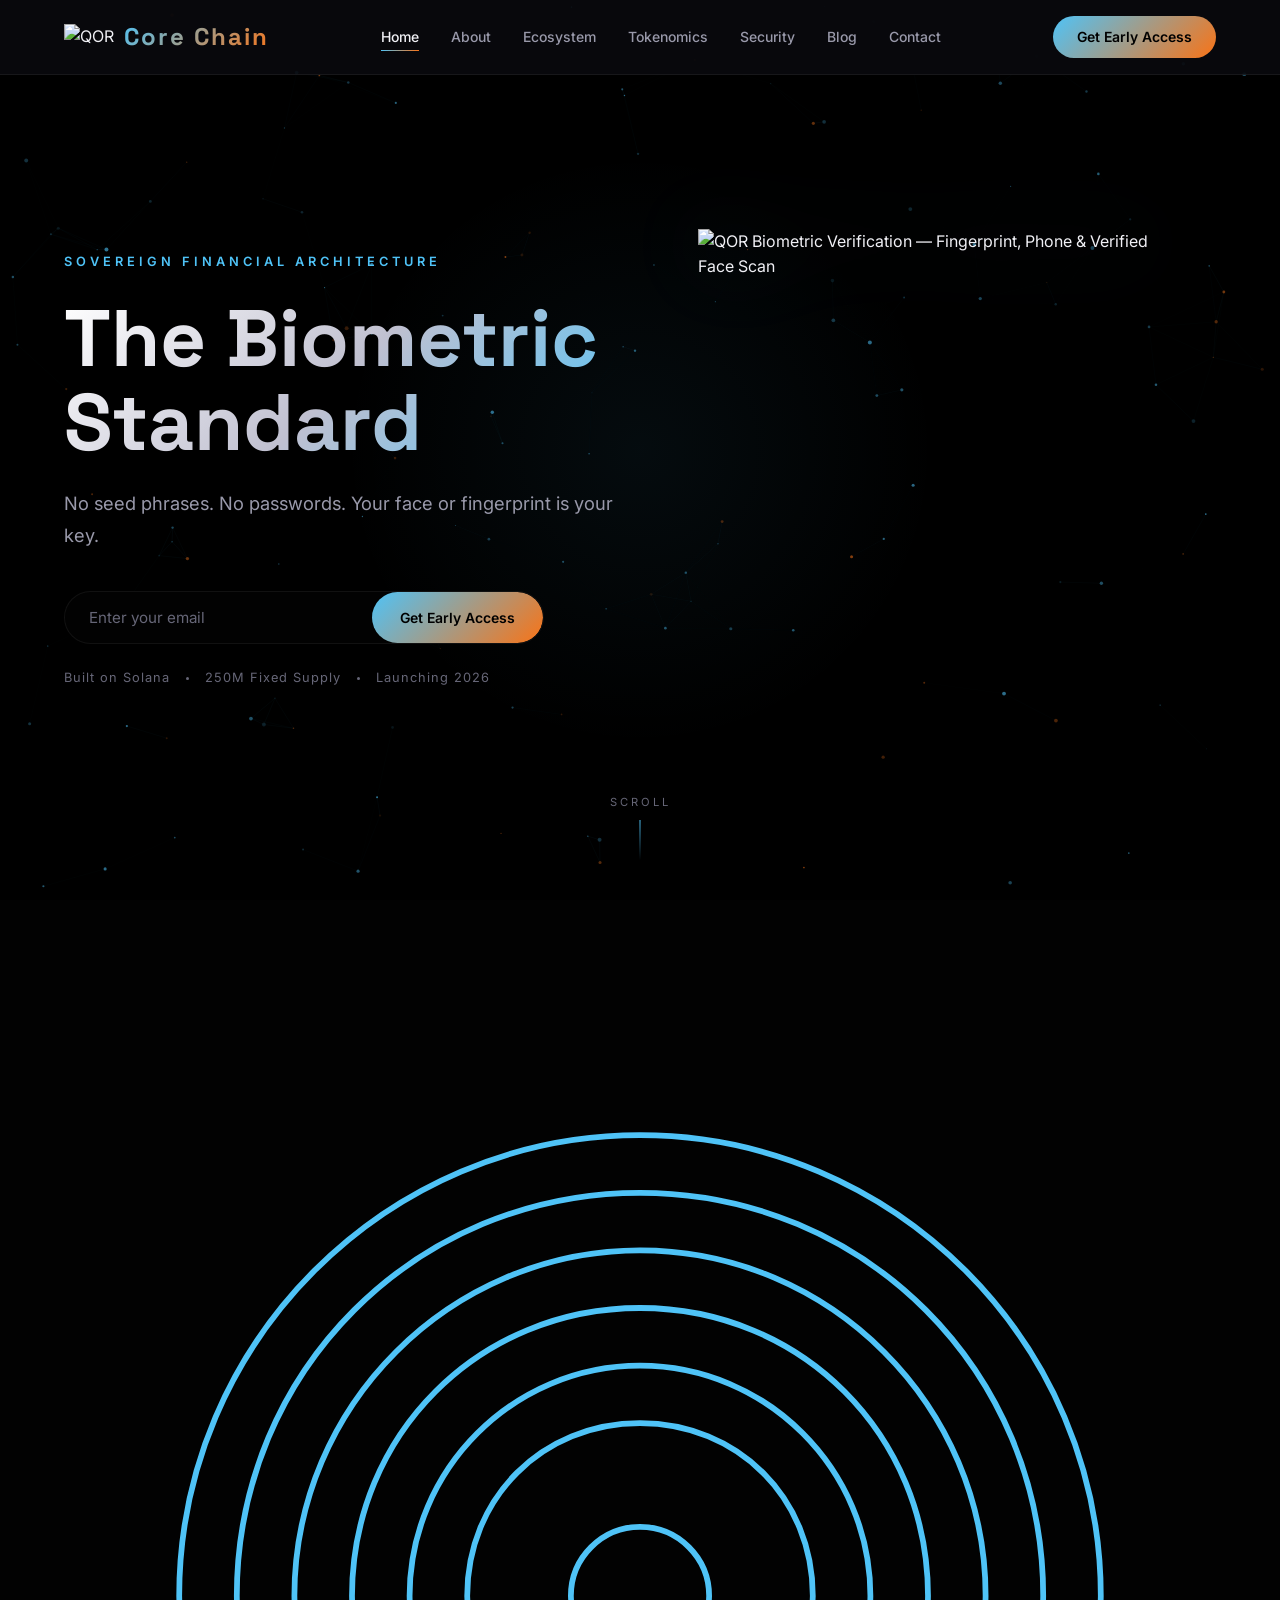
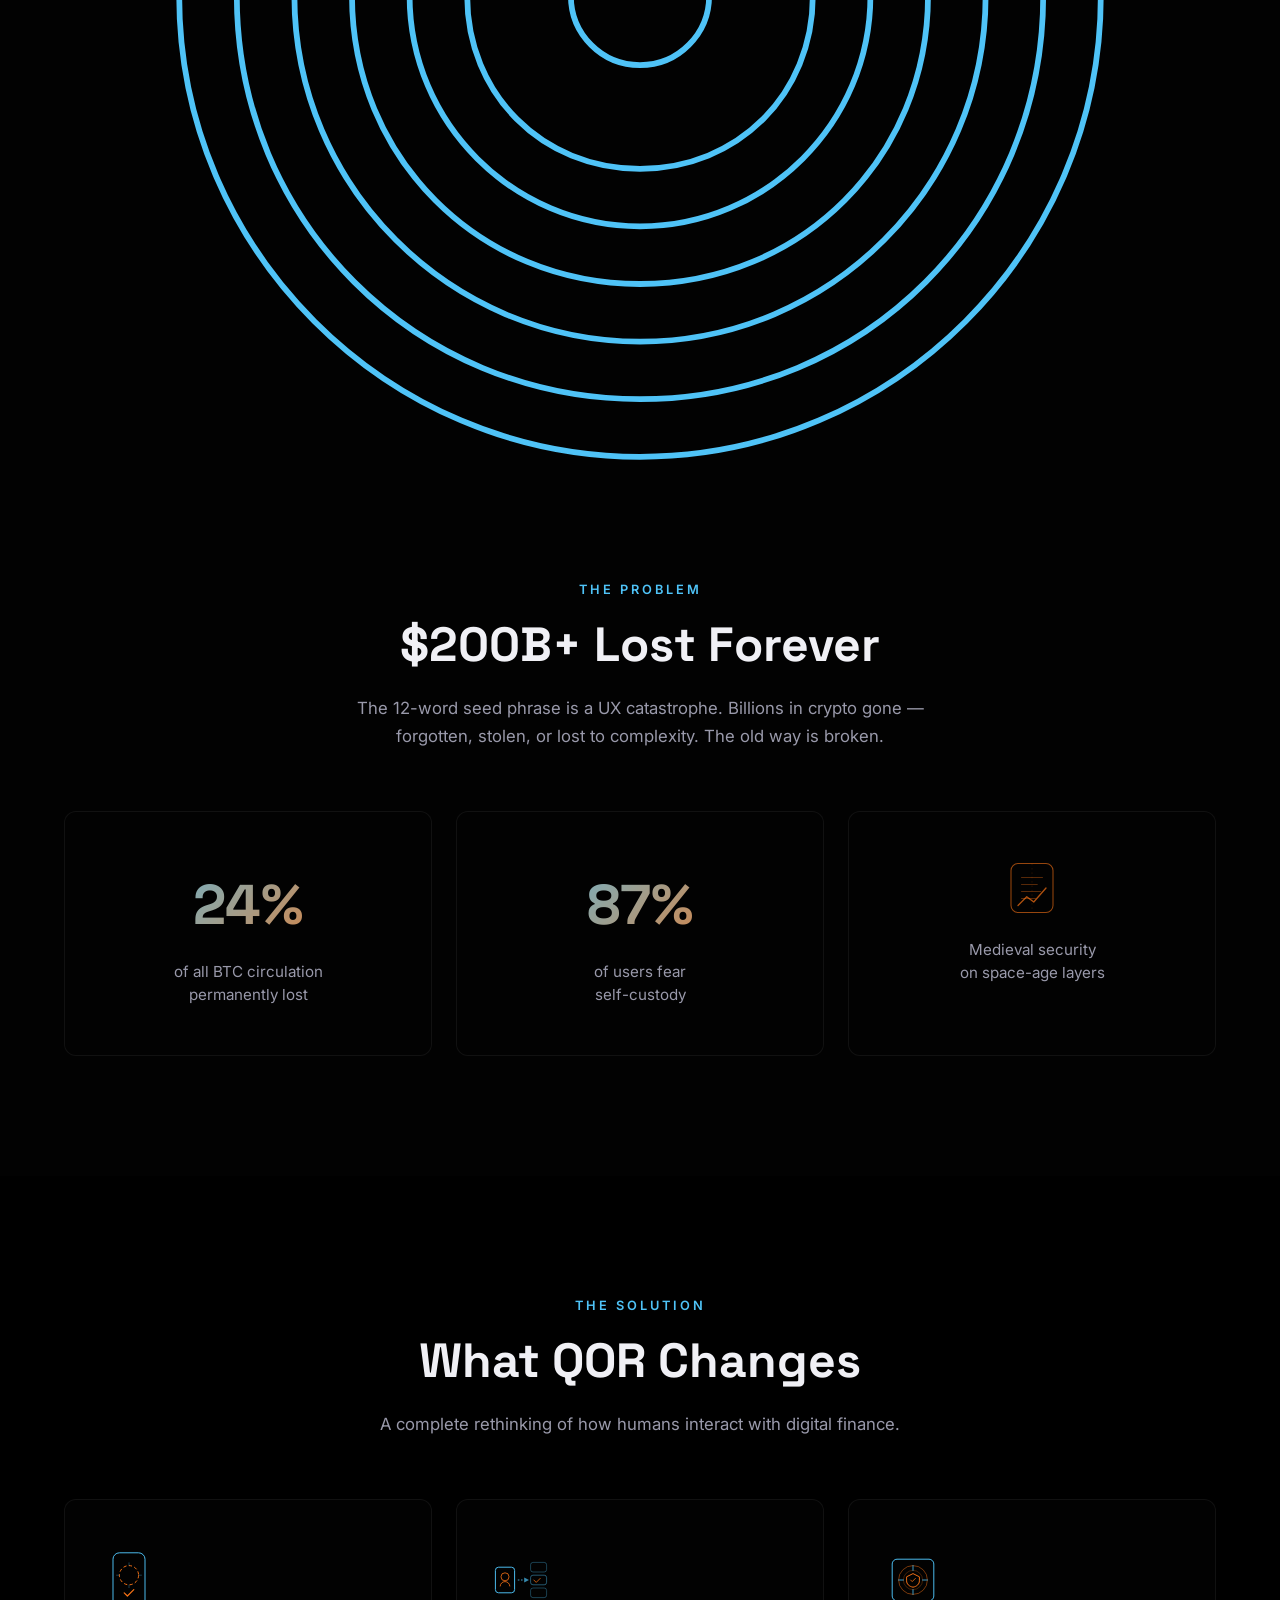
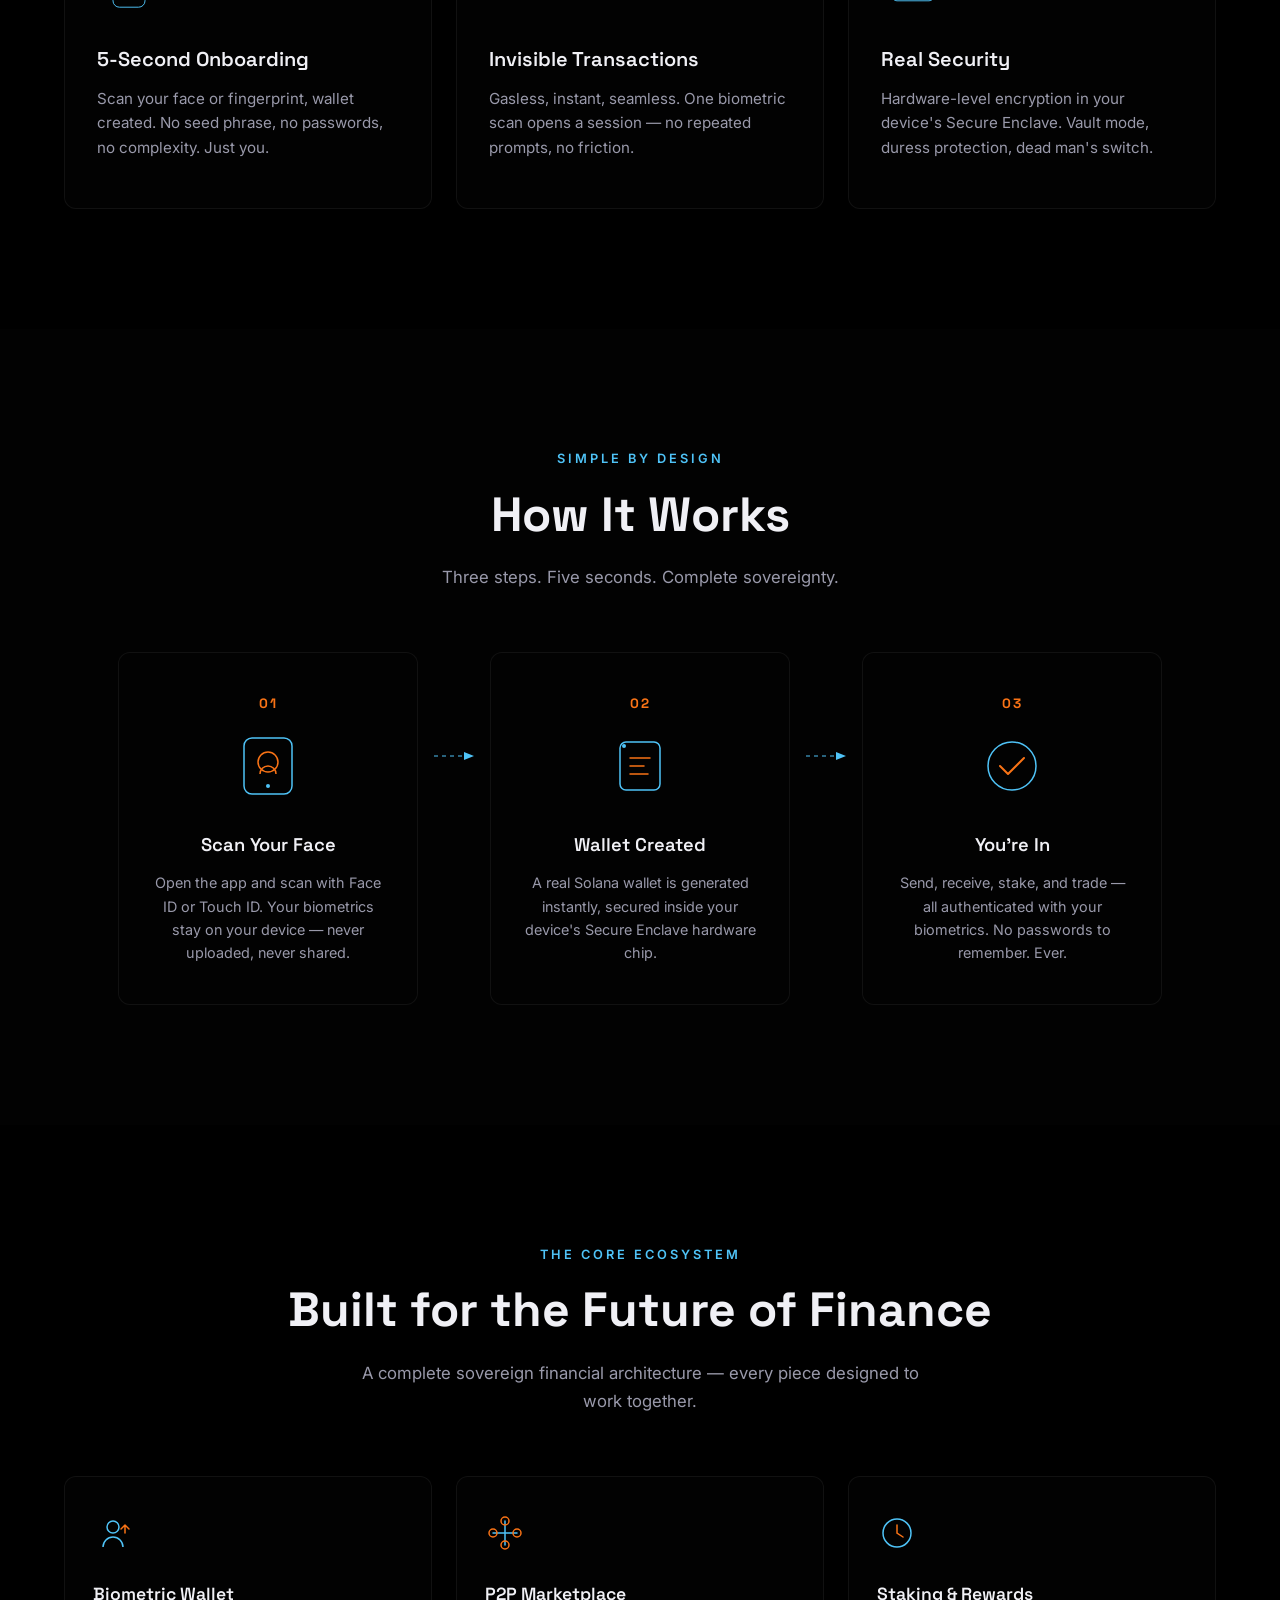
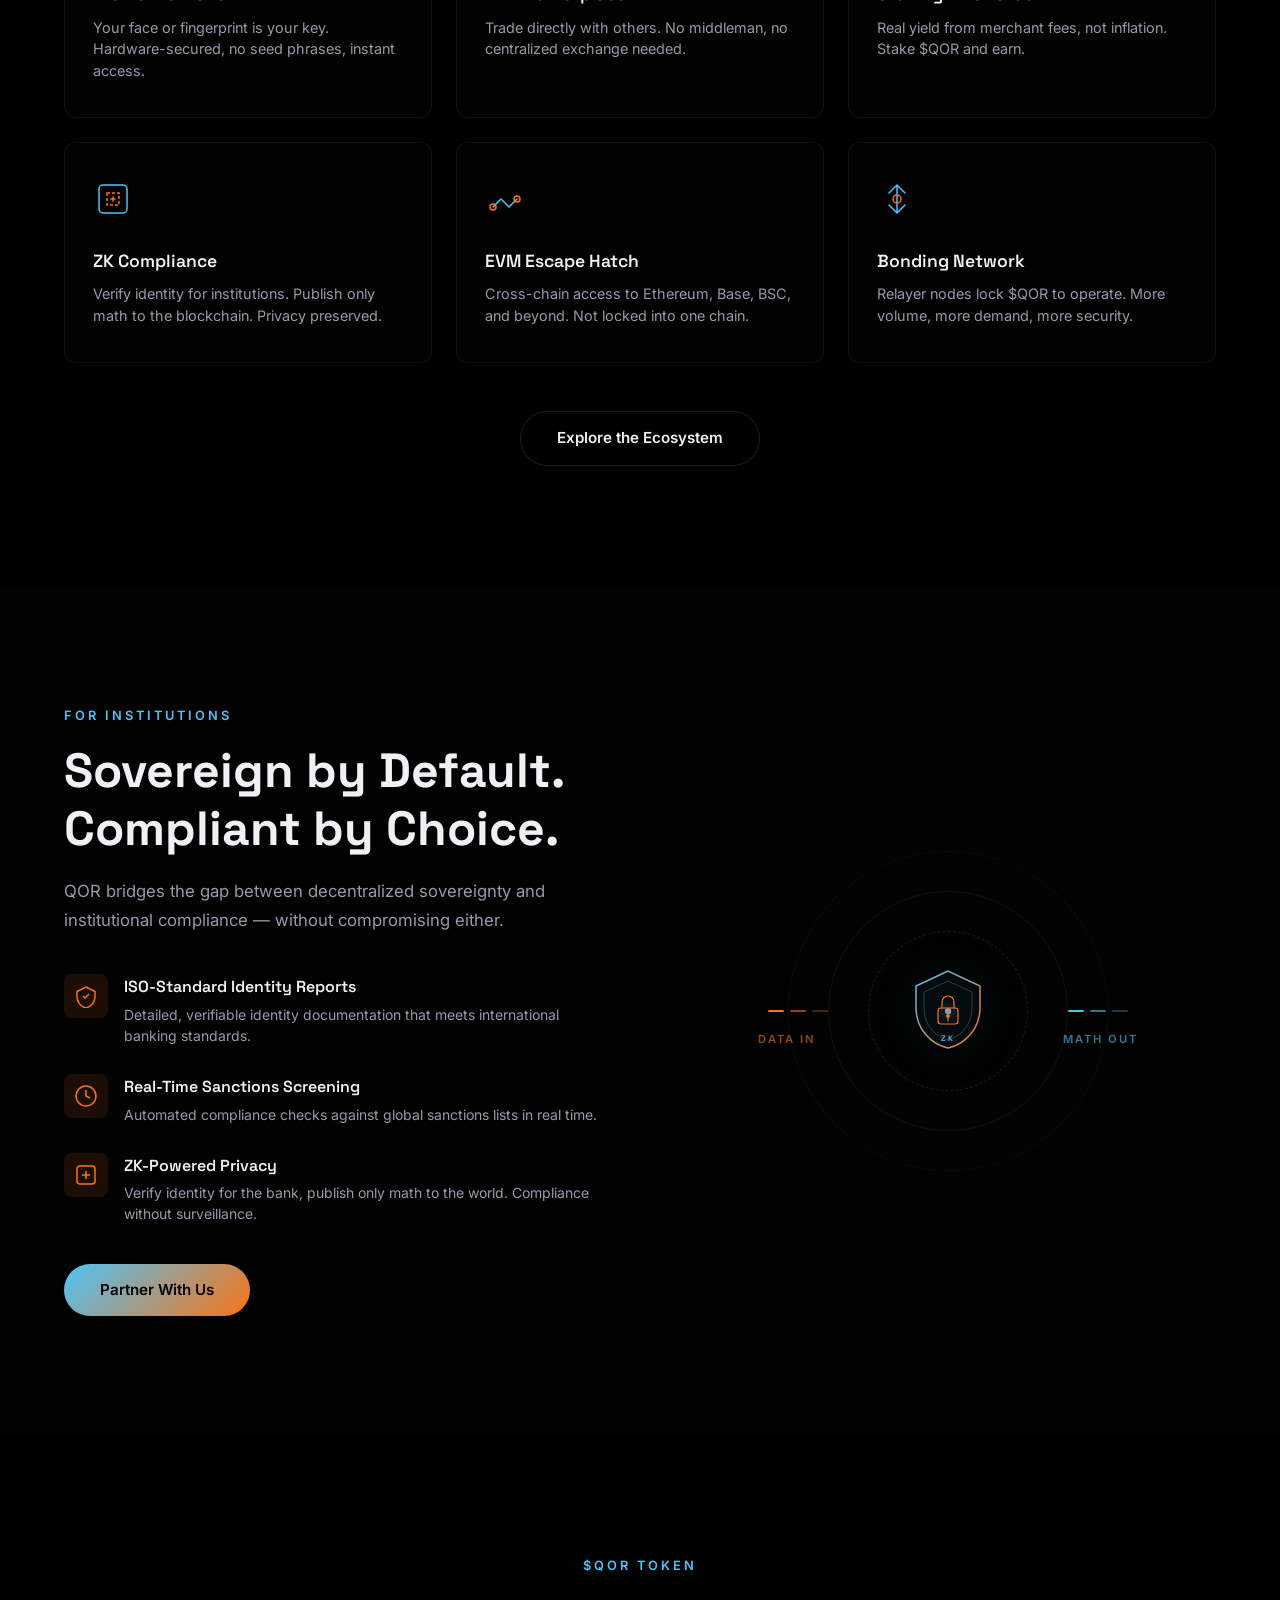
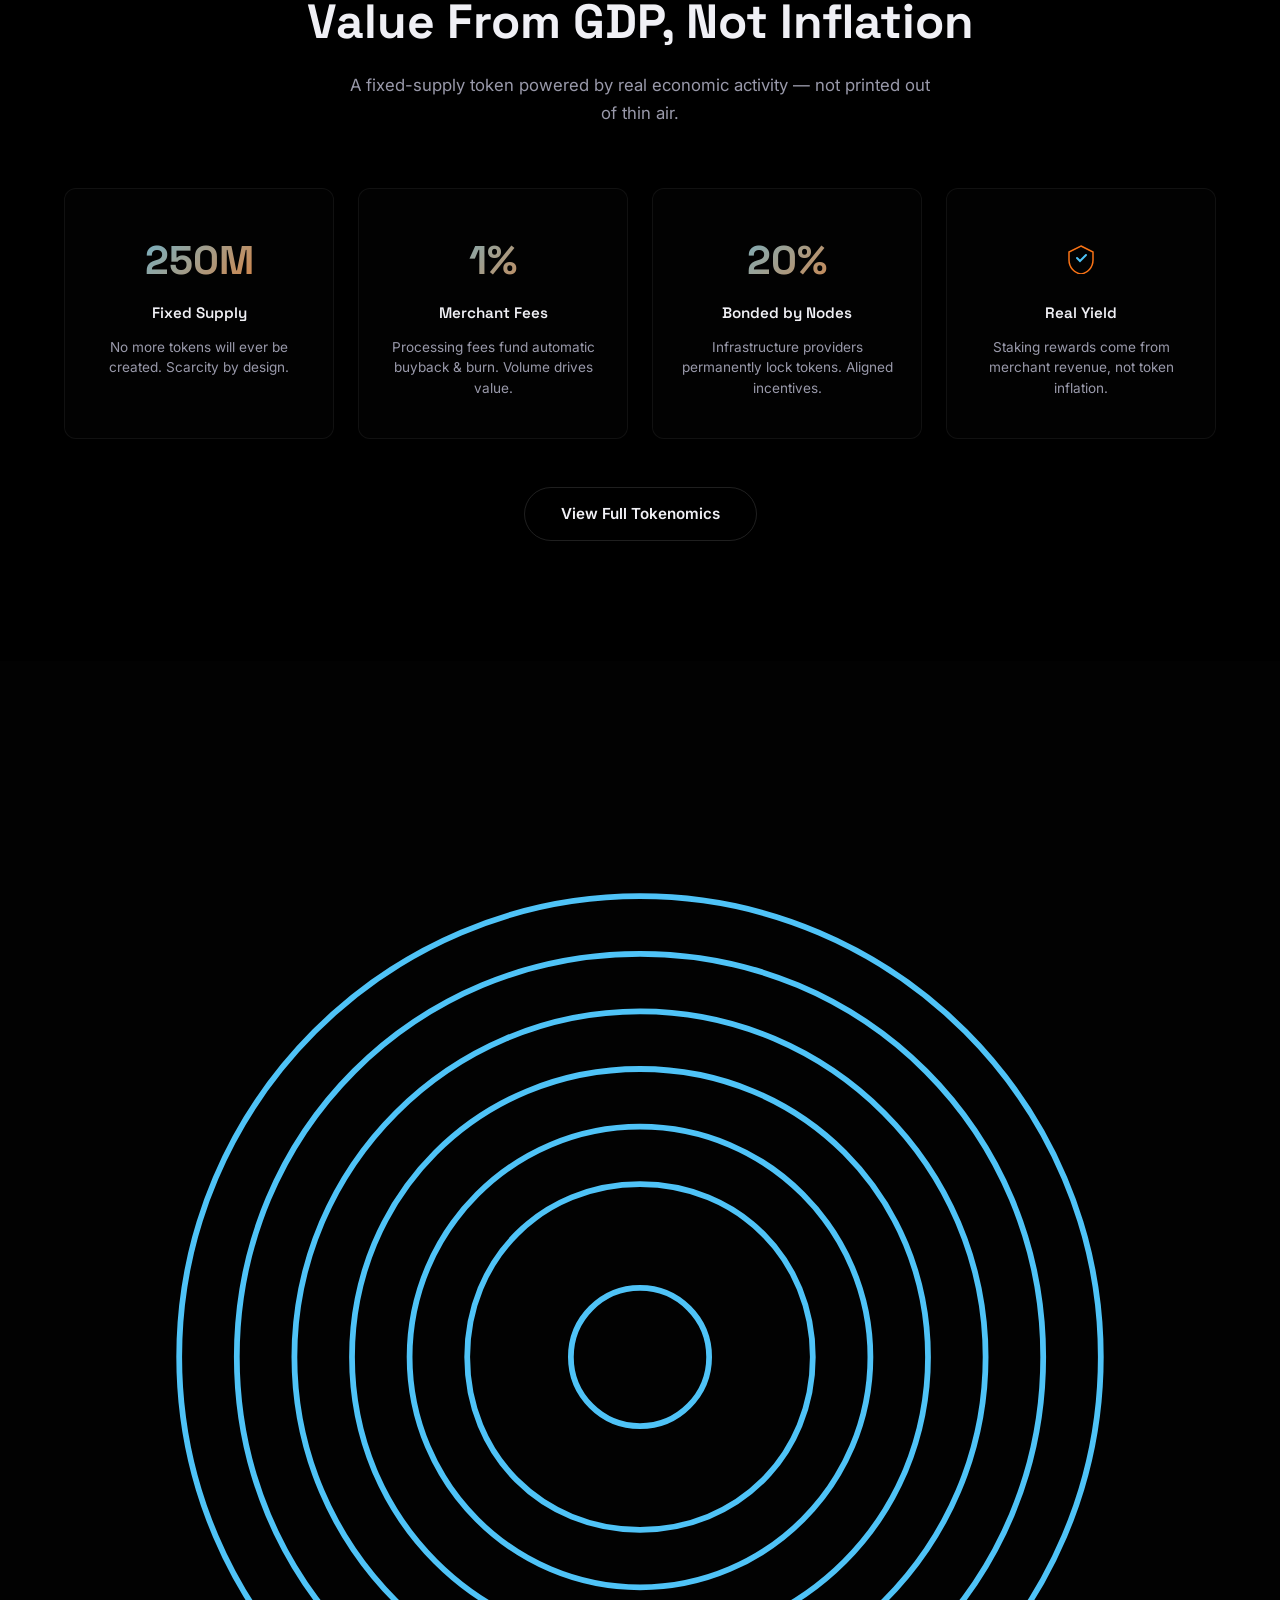
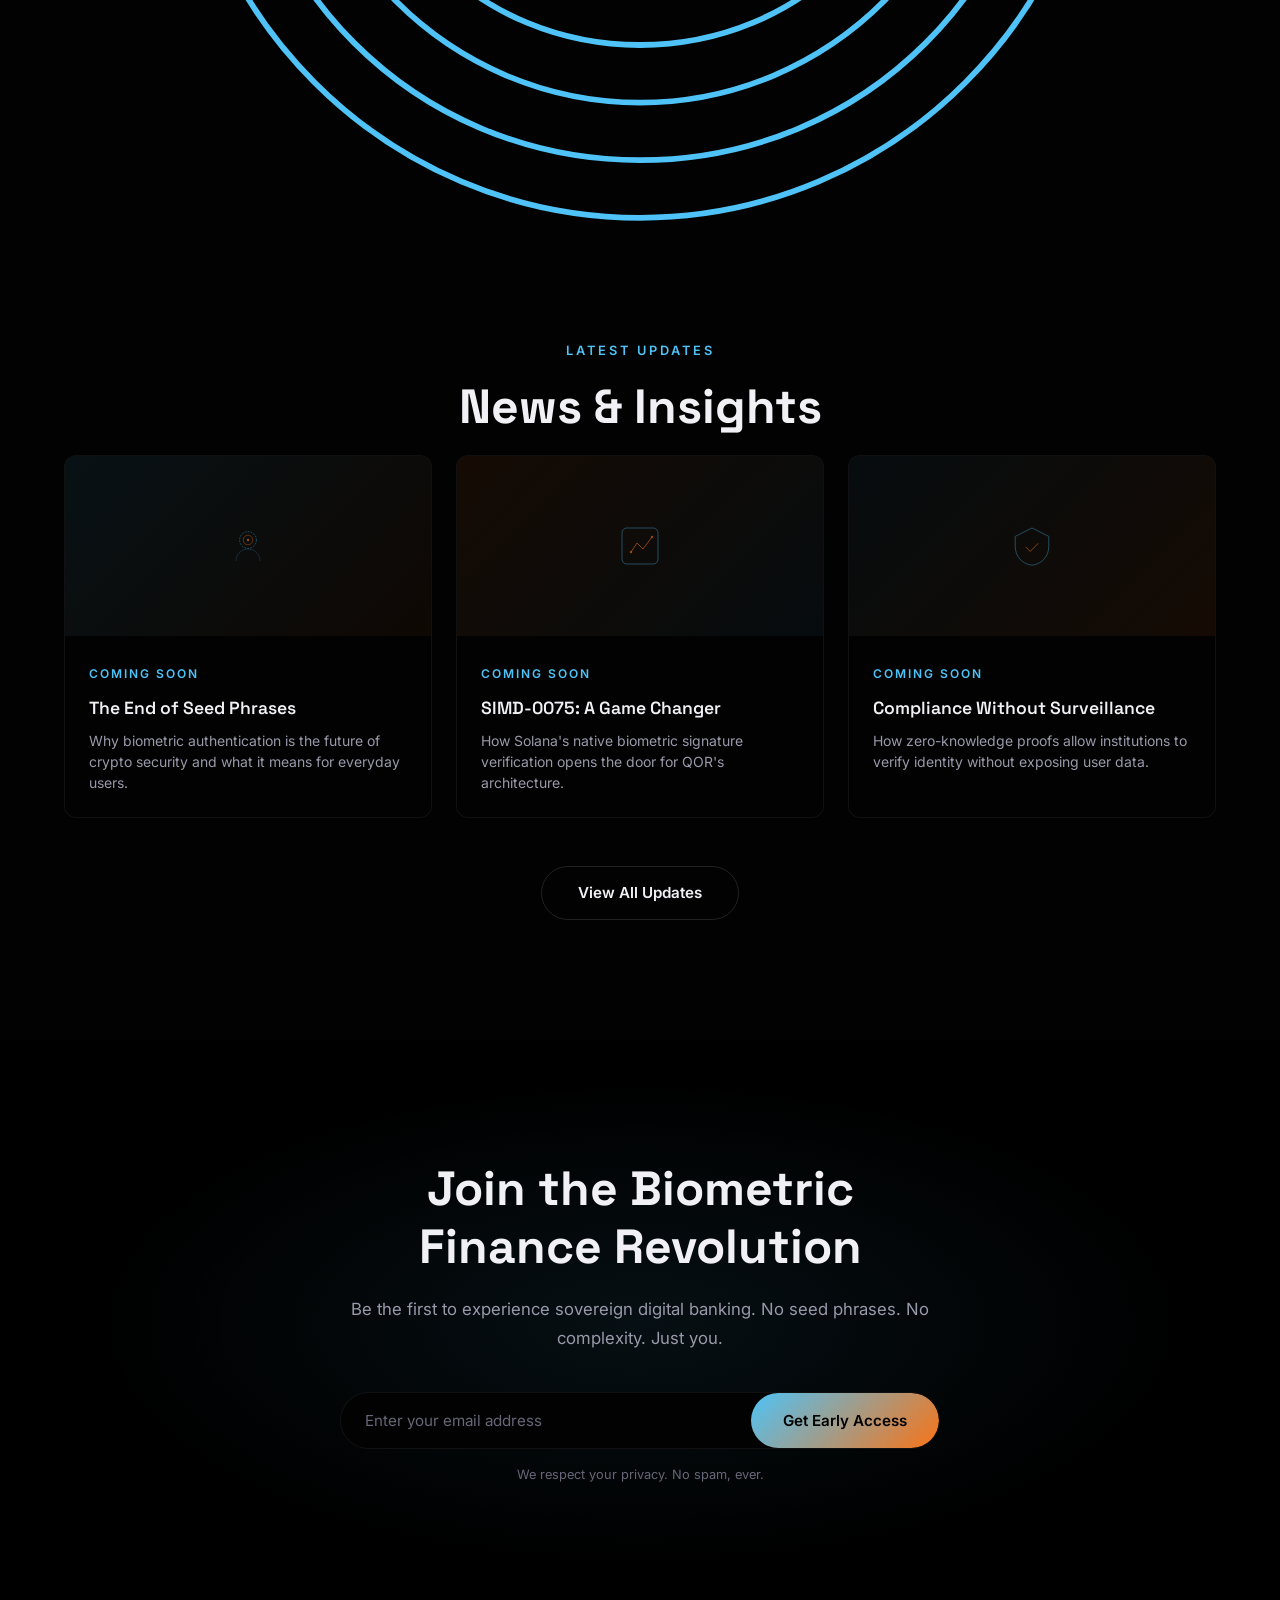
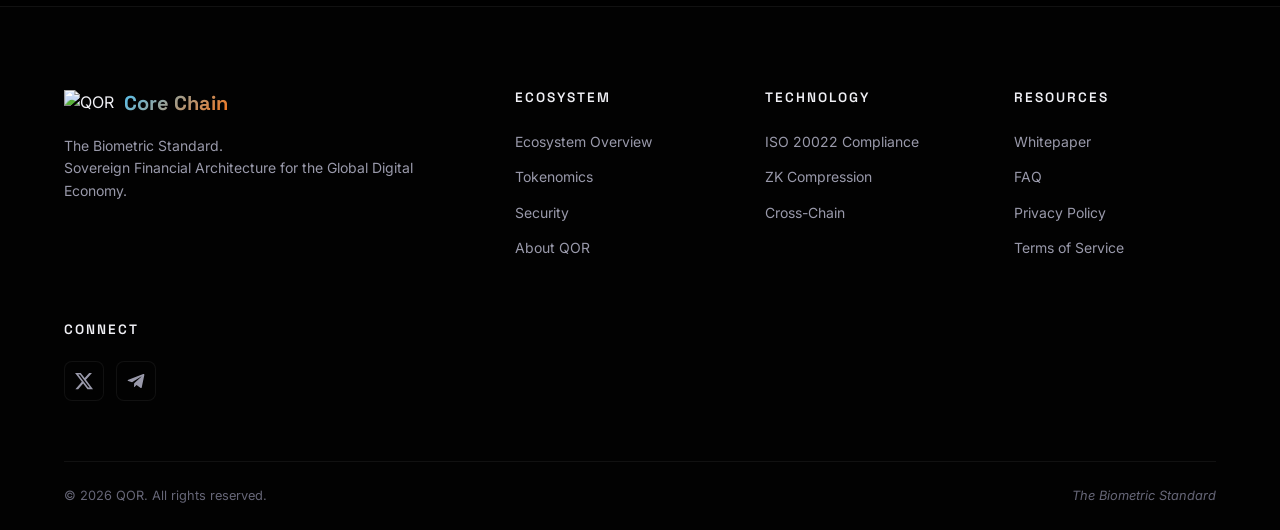
==== commit 69b274b5: "Update biometric references: face AND fingerprint, not just face The wallet supports both Face ID an" ====
--- a/index.html
+++ b/index.html
@@ -3,6 +3,13 @@
 <head>
   <meta charset="UTF-8">
   <meta name="viewport" content="width=device-width, initial-scale=1.0">
+  <meta name="description" content="QOR — The Biometric Standard. Sovereign digital banking powered by biometric authentication. No seed phrases, no passwords. Your face or fingerprint is your key. Built on Solana.">
+  <meta property="og:title" content="QOR — The Biometric Standard">
+  <meta property="og:description" content="Sovereign digital banking powered by biometric authentication. No seed phrases, no passwords. Your face or fingerprint is your key.">
+  <meta property="og:type" content="website">
+  <meta property="og:image" content="assets/images/qor-logo.png">
+  <meta name="twitter:card" content="summary_large_image">
+  <meta name="twitter:site" content="@QOR_network">
   <title>QOR — The Biometric Standard</title>
   <link rel="stylesheet" href="css/styles.css">
   <link rel="preconnect" href="https://fonts.googleapis.com">
@@ -15,20 +22,8 @@
   <nav class="navbar" id="navbar">
     <div class="nav-container">
       <a href="index.html" class="nav-logo">
-        <svg class="logo-icon" viewBox="0 0 40 40" width="36" height="36">
-          <circle cx="20" cy="20" r="18" stroke="url(#logoGrad)" stroke-width="1.5" fill="none"/>
-          <path d="M20 6 C14 6 10 12 10 20 C10 28 14 34 20 34 C26 34 30 28 30 20 C30 12 26 6 20 6 Z" stroke="url(#logoGrad)" stroke-width="1" fill="none"/>
-          <path d="M20 10 C16 10 13 14 13 20 C13 26 16 30 20 30 C24 30 27 26 27 20 C27 14 24 10 20 10 Z" stroke="url(#logoGrad)" stroke-width="0.8" fill="none"/>
-          <path d="M20 14 C18 14 16 16 16 20 C16 24 18 26 20 26 C22 26 24 24 24 20 C24 16 22 14 20 14 Z" stroke="url(#logoGrad)" stroke-width="0.6" fill="none"/>
-          <circle cx="20" cy="20" r="2" fill="url(#logoGrad)"/>
-          <defs>
-            <linearGradient id="logoGrad" x1="0%" y1="0%" x2="100%" y2="100%">
-              <stop offset="0%" style="stop-color:#4FC3F7"/>
-              <stop offset="100%" style="stop-color:#F97316"/>
-            </linearGradient>
-          </defs>
-        </svg>
-        <span class="logo-text">QOR</span>
+        <img src="assets/images/qor-logo.png" alt="QOR" class="logo-img">
+        <span class="logo-text">Core Chain</span>
       </a>
 
       <ul class="nav-links" id="navLinks">
@@ -73,7 +68,7 @@
       <div class="hero-content">
         <p class="hero-tag">Sovereign Financial Architecture</p>
         <h1 class="hero-title">The Biometric<br>Standard</h1>
-        <p class="hero-sub">No seed phrases. No passwords. Your face is your key.</p>
+        <p class="hero-sub">No seed phrases. No passwords. Your face or fingerprint is your key.</p>
         <form class="hero-form" id="heroForm">
           <input type="email" placeholder="Enter your email" required>
           <button type="submit">Get Early Access</button>
@@ -87,7 +82,10 @@
         </div>
       </div>
       <div class="hero-phone">
-        <img src="assets/images/hero-biometric.png" alt="QOR Biometric Verification — Fingerprint, Phone & Verified Face Scan">
+        <picture>
+          <source srcset="assets/images/hero-biometric.webp" type="image/webp">
+          <img src="assets/images/hero-biometric.png" alt="QOR Biometric Verification — Fingerprint, Phone & Verified Face Scan" loading="eager" width="480" height="483">
+        </picture>
       </div>
     </div>
     <div class="hero-scroll">
@@ -99,7 +97,13 @@
 
   <!-- ===== SECTION 2: THE PROBLEM ===== -->
   <section class="section problem" id="problem">
-    <div class="container">
+    <div class="container" style="position: relative;">
+      <svg class="fingerprint-watermark" viewBox="0 0 200 200" fill="none" xmlns="http://www.w3.org/2000/svg">
+  <path d="M100 20c-44 0-80 36-80 80s36 80 80 80 80-36 80-80-36-80-80-80zm0 10c39 0 70 31 70 70s-31 70-70 70-70-31-70-70 31-70 70-70z" stroke="#4FC3F7" stroke-width="1"/>
+  <path d="M100 40c-33 0-60 27-60 60s27 60 60 60 60-27 60-60-27-60-60-60zm0 10c28 0 50 22 50 50s-22 50-50 50-50-22-50-50 22-50 50-50z" stroke="#4FC3F7" stroke-width="1"/>
+  <path d="M100 60c-22 0-40 18-40 40s18 40 40 40 40-18 40-40-18-40-40-40zm0 10c17 0 30 13 30 30s-13 30-30 30-30-13-30-30 13-30 30-30z" stroke="#4FC3F7" stroke-width="1"/>
+  <circle cx="100" cy="100" r="12" stroke="#4FC3F7" stroke-width="1"/>
+</svg>
       <p class="section-tag">The Problem</p>
       <h2 class="section-title">$200B+ Lost Forever</h2>
       <p class="section-sub">The 12-word seed phrase is a UX catastrophe. Billions in crypto gone — forgotten, stolen, or lost to complexity. The old way is broken.</p>
@@ -154,7 +158,7 @@
             </svg>
           </div>
           <h3>5-Second Onboarding</h3>
-          <p>Scan your face, wallet created. No seed phrase, no passwords, no complexity. Just you.</p>
+          <p>Scan your face or fingerprint, wallet created. No seed phrase, no passwords, no complexity. Just you.</p>
         </div>
 
         <div class="feature-card" data-aos>
@@ -287,7 +291,7 @@
             </svg>
           </div>
           <h3>Biometric Wallet</h3>
-          <p>Your face is your key. Hardware-secured, no seed phrases, instant access.</p>
+          <p>Your face or fingerprint is your key. Hardware-secured, no seed phrases, instant access.</p>
         </div>
 
         <div class="eco-card" data-aos>
@@ -508,7 +512,13 @@
 
   <!-- ===== SECTION 8: LATEST NEWS ===== -->
   <section class="section news" id="news">
-    <div class="container">
+    <div class="container" style="position: relative;">
+      <svg class="fingerprint-watermark fingerprint-watermark-left" viewBox="0 0 200 200" fill="none" xmlns="http://www.w3.org/2000/svg">
+  <path d="M100 20c-44 0-80 36-80 80s36 80 80 80 80-36 80-80-36-80-80-80zm0 10c39 0 70 31 70 70s-31 70-70 70-70-31-70-70 31-70 70-70z" stroke="#4FC3F7" stroke-width="1"/>
+  <path d="M100 40c-33 0-60 27-60 60s27 60 60 60 60-27 60-60-27-60-60-60zm0 10c28 0 50 22 50 50s-22 50-50 50-50-22-50-50 22-50 50-50z" stroke="#4FC3F7" stroke-width="1"/>
+  <path d="M100 60c-22 0-40 18-40 40s18 40 40 40 40-18 40-40-18-40-40-40zm0 10c17 0 30 13 30 30s-13 30-30 30-30-13-30-30 13-30 30-30z" stroke="#4FC3F7" stroke-width="1"/>
+  <circle cx="100" cy="100" r="12" stroke="#4FC3F7" stroke-width="1"/>
+</svg>
       <p class="section-tag">Latest Updates</p>
       <h2 class="section-title">News & Insights</h2>
 
@@ -590,68 +600,54 @@
 
         <div class="footer-col footer-brand">
           <a href="index.html" class="footer-logo">
-            <svg class="logo-icon" viewBox="0 0 40 40" width="32" height="32">
-              <circle cx="20" cy="20" r="18" stroke="url(#footLogoGrad)" stroke-width="1.5" fill="none"/>
-              <path d="M20 6 C14 6 10 12 10 20 C10 28 14 34 20 34 C26 34 30 28 30 20 C30 12 26 6 20 6 Z" stroke="url(#footLogoGrad)" stroke-width="1" fill="none"/>
-              <circle cx="20" cy="20" r="2" fill="url(#footLogoGrad)"/>
-              <defs>
-                <linearGradient id="footLogoGrad" x1="0%" y1="0%" x2="100%" y2="100%">
-                  <stop offset="0%" style="stop-color:#4FC3F7"/>
-                  <stop offset="100%" style="stop-color:#F97316"/>
-                </linearGradient>
-              </defs>
-            </svg>
-            <span>QOR</span>
+            <img src="assets/images/qor-logo.png" alt="QOR" class="footer-logo-img">
+            <span>Core Chain</span>
           </a>
           <p class="footer-tagline">The Biometric Standard.<br>Sovereign Financial Architecture for the Global Digital Economy.</p>
         </div>
 
         <div class="footer-col">
-          <h4>Pages</h4>
+          <h4>Ecosystem</h4>
           <ul>
-            <li><a href="index.html">Home</a></li>
-            <li><a href="about.html">About</a></li>
-            <li><a href="ecosystem.html">Ecosystem</a></li>
+            <li><a href="ecosystem.html">Ecosystem Overview</a></li>
             <li><a href="tokenomics.html">Tokenomics</a></li>
             <li><a href="security.html">Security</a></li>
-            <li><a href="blog.html">Blog</a></li>
-            <li><a href="contact.html">Contact</a></li>
+            <li><a href="about.html">About QOR</a></li>
+          </ul>
+        </div>
+
+        <div class="footer-col">
+          <h4>Technology</h4>
+          <ul>
+            <li><a href="compliance.html">ISO 20022 Compliance</a></li>
+            <li><a href="zk-compression.html">ZK Compression</a></li>
+            <li><a href="cross-chain.html">Cross-Chain</a></li>
           </ul>
         </div>
 
         <div class="footer-col">
           <h4>Resources</h4>
           <ul>
-            <li><a href="#">Whitepaper <span class="coming-soon">Soon</span></a></li>
+            <li><a href="Whitepaper QOR.pdf" target="_blank">Whitepaper</a></li>
             <li><a href="contact.html#faq">FAQ</a></li>
-            <li><a href="#">Privacy Policy</a></li>
-            <li><a href="#">Terms of Service</a></li>
+            <li><a href="privacy.html">Privacy Policy</a></li>
+            <li><a href="terms.html">Terms of Service</a></li>
           </ul>
         </div>
 
         <div class="footer-col">
           <h4>Connect</h4>
           <div class="social-links">
-            <a href="#" aria-label="Twitter/X">
+            <a href="https://x.com/QOR_network" aria-label="Twitter/X">
               <svg viewBox="0 0 24 24" width="20" height="20" fill="currentColor">
                 <path d="M18.244 2.25h3.308l-7.227 8.26 8.502 11.24H16.17l-5.214-6.817L4.99 21.75H1.68l7.73-8.835L1.254 2.25H8.08l4.713 6.231zm-1.161 17.52h1.833L7.084 4.126H5.117z"/>
               </svg>
             </a>
-            <a href="#" aria-label="Telegram">
+            <a href="https://t.me/QOR_Networks" aria-label="Telegram">
               <svg viewBox="0 0 24 24" width="20" height="20" fill="currentColor">
                 <path d="M20.665 3.717l-17.73 6.837c-1.21.486-1.203 1.161-.222 1.462l4.552 1.42 10.532-6.645c.498-.303.953-.14.579.192l-8.533 7.701h-.002l.002.001-.314 4.692c.46 0 .663-.211.921-.46l2.211-2.15 4.599 3.397c.848.467 1.457.227 1.668-.785l3.019-14.228c.309-1.239-.473-1.8-1.282-1.434z"/>
               </svg>
             </a>
-            <a href="#" aria-label="Discord">
-              <svg viewBox="0 0 24 24" width="20" height="20" fill="currentColor">
-                <path d="M20.317 4.37a19.791 19.791 0 0 0-4.885-1.515.074.074 0 0 0-.079.037c-.21.375-.444.864-.608 1.25a18.27 18.27 0 0 0-5.487 0 12.64 12.64 0 0 0-.617-1.25.077.077 0 0 0-.079-.037A19.736 19.736 0 0 0 3.677 4.37a.07.07 0 0 0-.032.027C.533 9.046-.32 13.58.099 18.057a.082.082 0 0 0 .031.057 19.9 19.9 0 0 0 5.993 3.03.078.078 0 0 0 .084-.028 14.09 14.09 0 0 0 1.226-1.994.076.076 0 0 0-.041-.106 13.107 13.107 0 0 1-1.872-.892.077.077 0 0 1-.008-.128 10.2 10.2 0 0 0 .372-.292.074.074 0 0 1 .077-.01c3.928 1.793 8.18 1.793 12.062 0a.074.074 0 0 1 .078.01c.12.098.246.198.373.292a.077.077 0 0 1-.006.127 12.299 12.299 0 0 1-1.873.892.077.077 0 0 0-.041.107c.36.698.772 1.362 1.225 1.993a.076.076 0 0 0 .084.028 19.839 19.839 0 0 0 6.002-3.03.077.077 0 0 0 .032-.054c.5-5.177-.838-9.674-3.549-13.66a.061.061 0 0 0-.031-.03zM8.02 15.33c-1.183 0-2.157-1.085-2.157-2.419 0-1.333.956-2.419 2.157-2.419 1.21 0 2.176 1.095 2.157 2.42 0 1.333-.956 2.418-2.157 2.418zm7.975 0c-1.183 0-2.157-1.085-2.157-2.419 0-1.333.956-2.419 2.157-2.419 1.21 0 2.176 1.095 2.157 2.42 0 1.333-.947 2.418-2.157 2.418z"/>
-              </svg>
-            </a>
-            <a href="#" aria-label="LinkedIn">
-              <svg viewBox="0 0 24 24" width="20" height="20" fill="currentColor">
-                <path d="M20.447 20.452h-3.554v-5.569c0-1.328-.027-3.037-1.852-3.037-1.853 0-2.136 1.445-2.136 2.939v5.667H9.351V9h3.414v1.561h.046c.477-.9 1.637-1.85 3.37-1.85 3.601 0 4.267 2.37 4.267 5.455v6.286zM5.337 7.433c-1.144 0-2.063-.926-2.063-2.065 0-1.138.92-2.063 2.063-2.063 1.14 0 2.064.925 2.064 2.063 0 1.139-.925 2.065-2.064 2.065zm1.782 13.019H3.555V9h3.564v11.452zM22.225 0H1.771C.792 0 0 .774 0 1.729v20.542C0 23.227.792 24 1.771 24h20.451C23.2 24 24 23.227 24 22.271V1.729C24 .774 23.2 0 22.222 0h.003z"/>
-              </svg>
-            </a>
           </div>
         </div>
       </div>
@@ -664,6 +660,8 @@
   </footer>
 
 
+  <script src="js/tracker.js"></script>
   <script src="js/script.js"></script>
+  <script src="js/chatbot.js"></script>
 </body>
 </html>
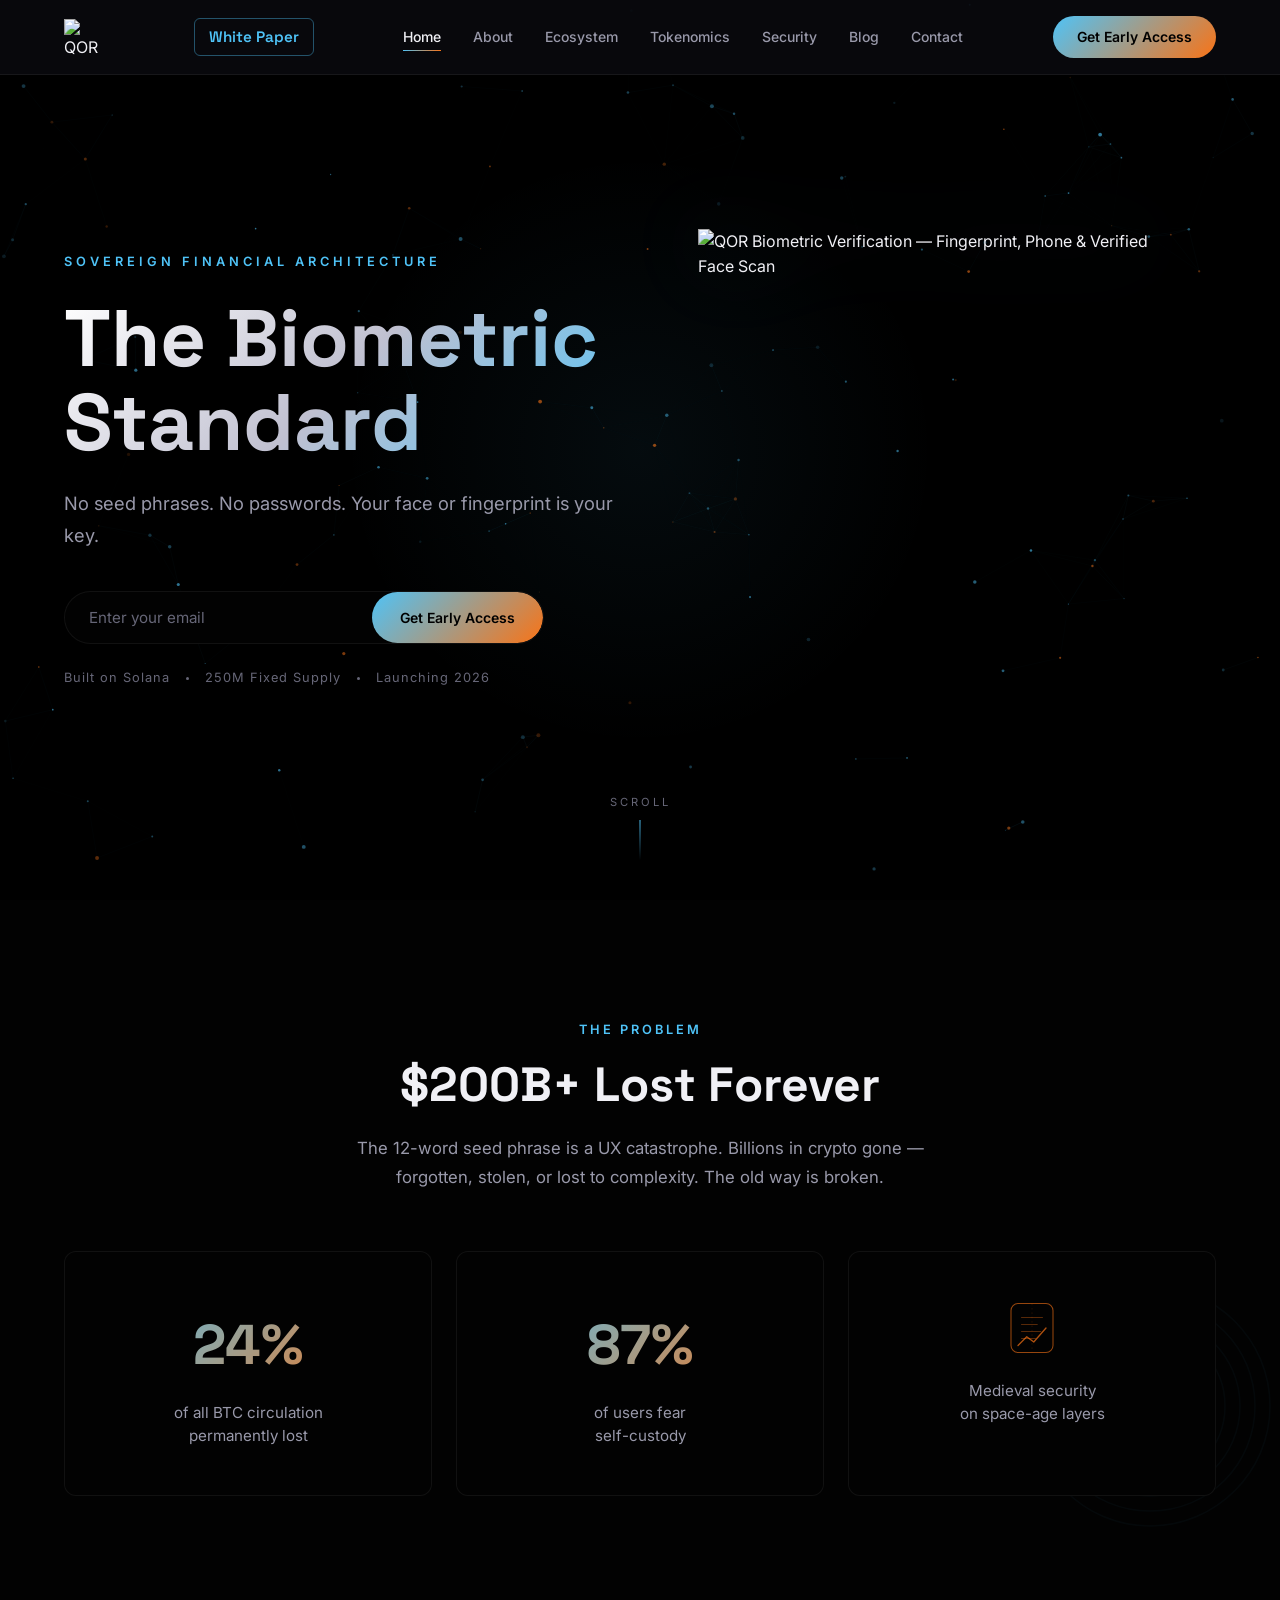
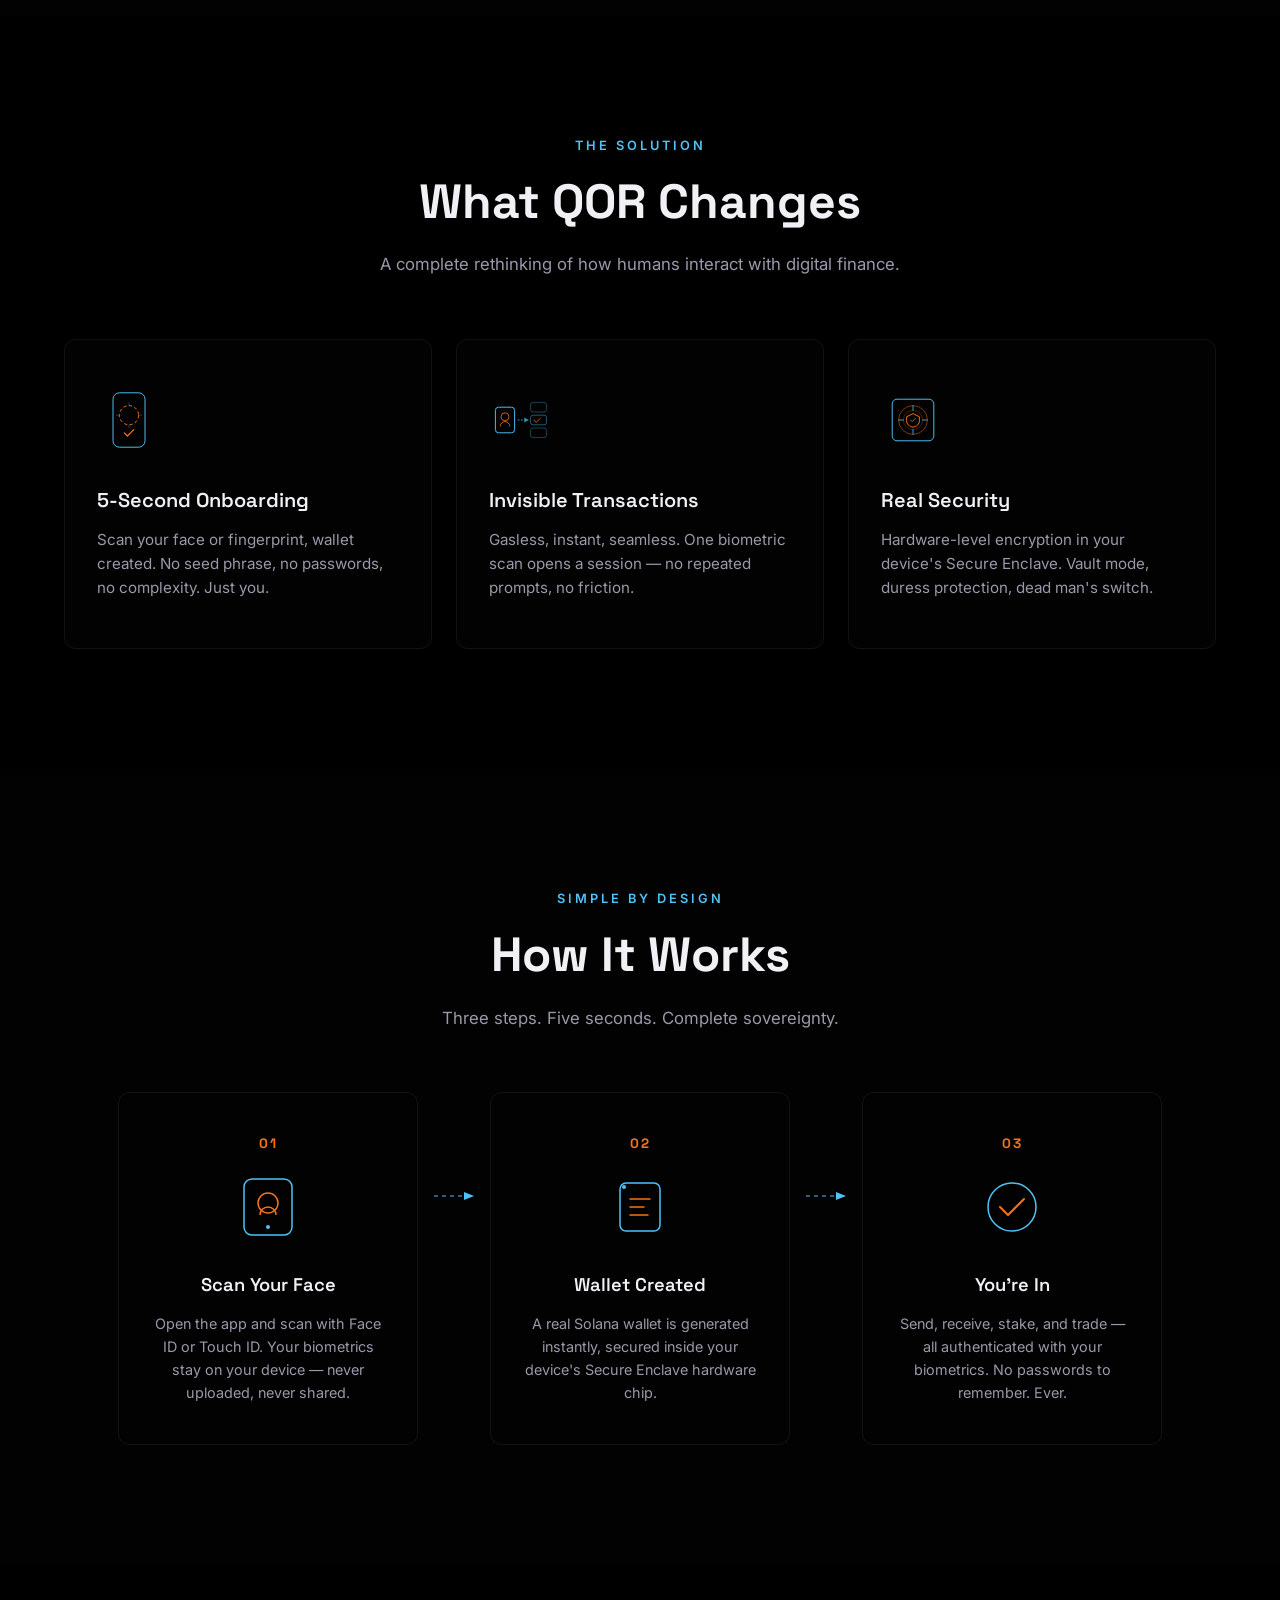
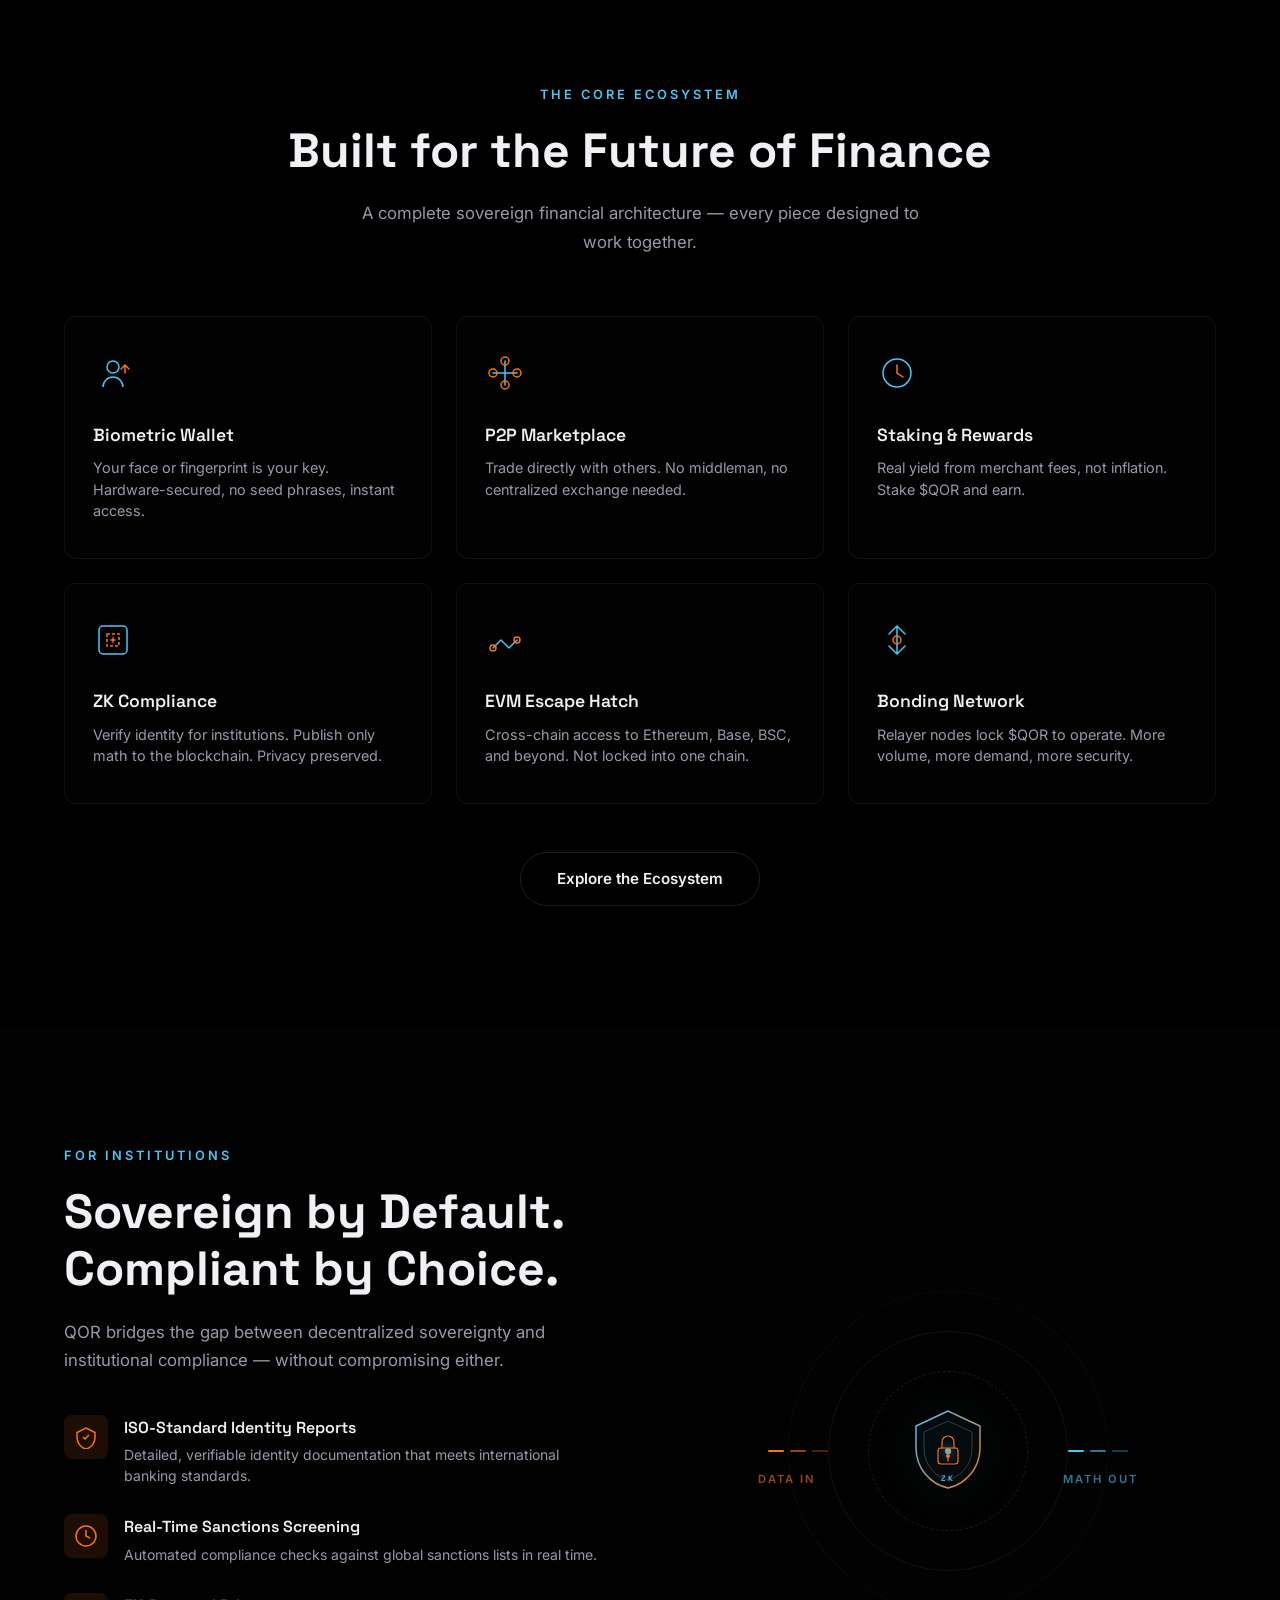
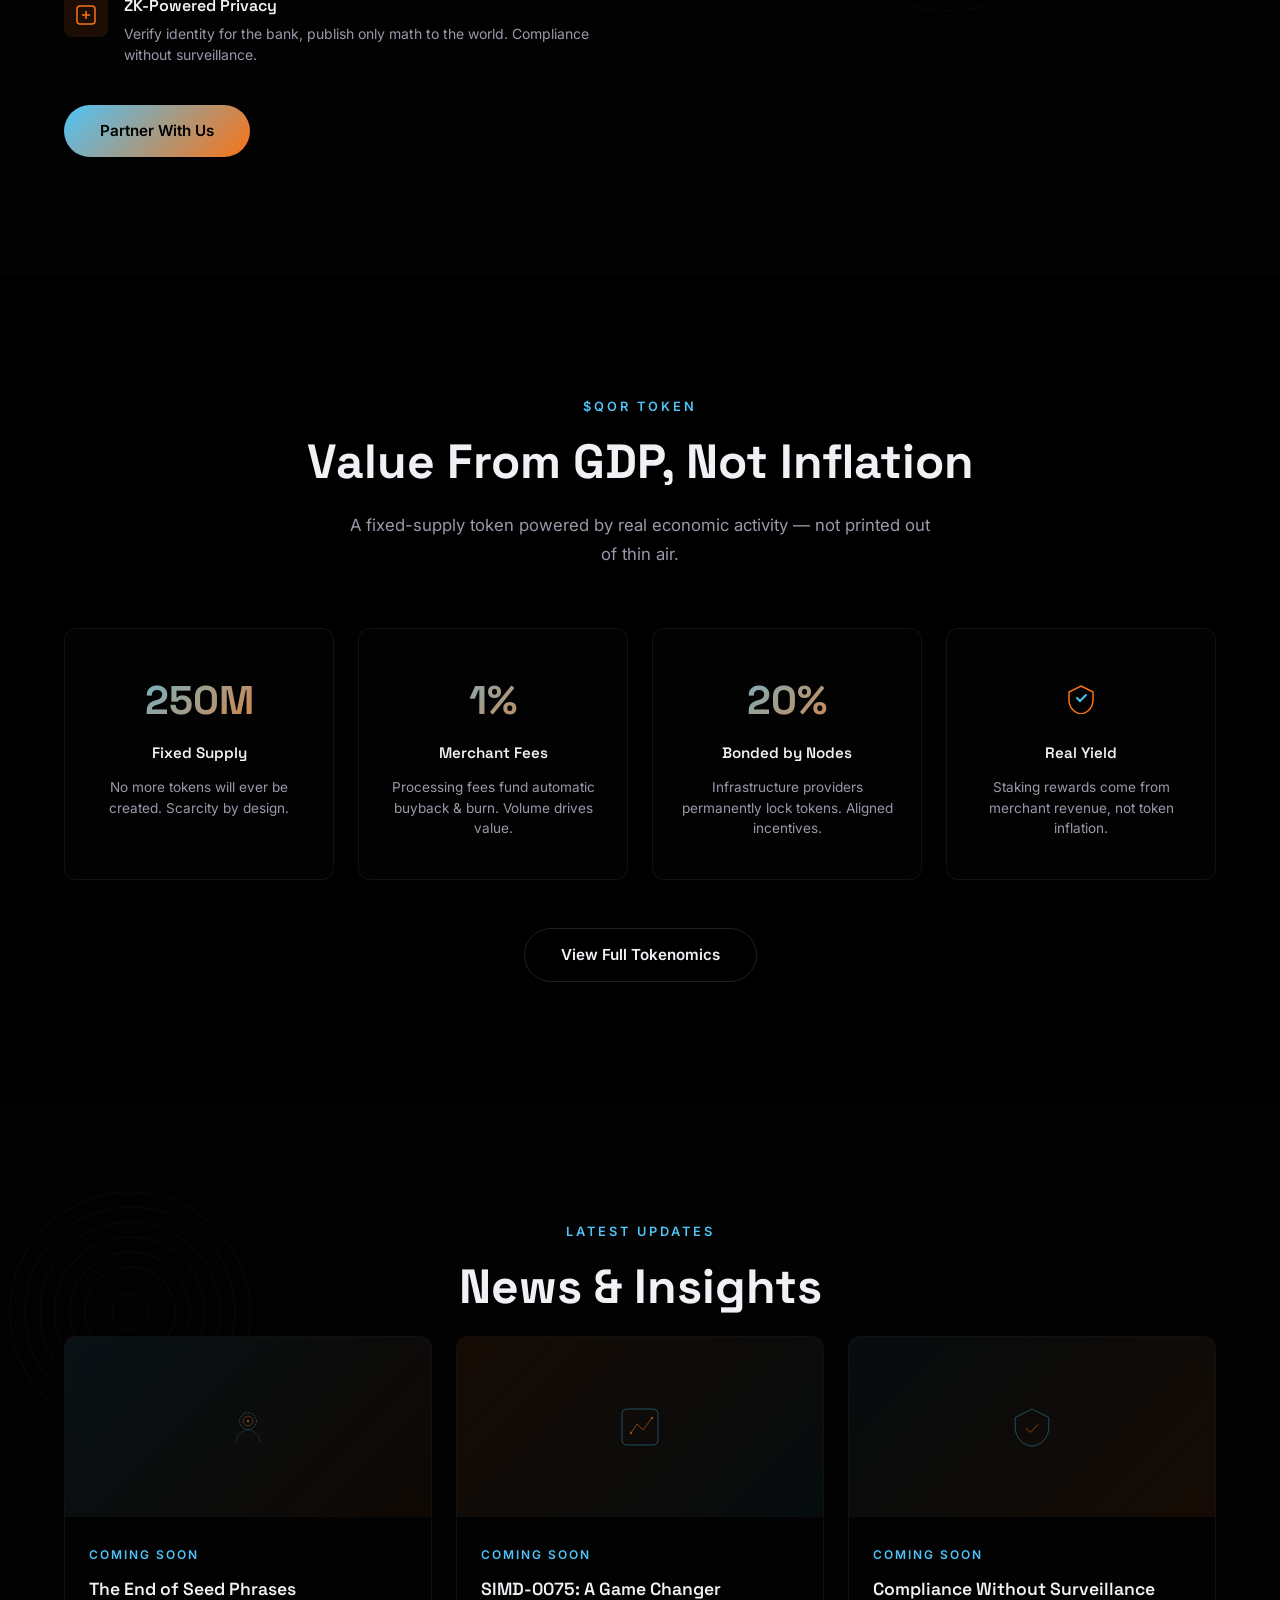
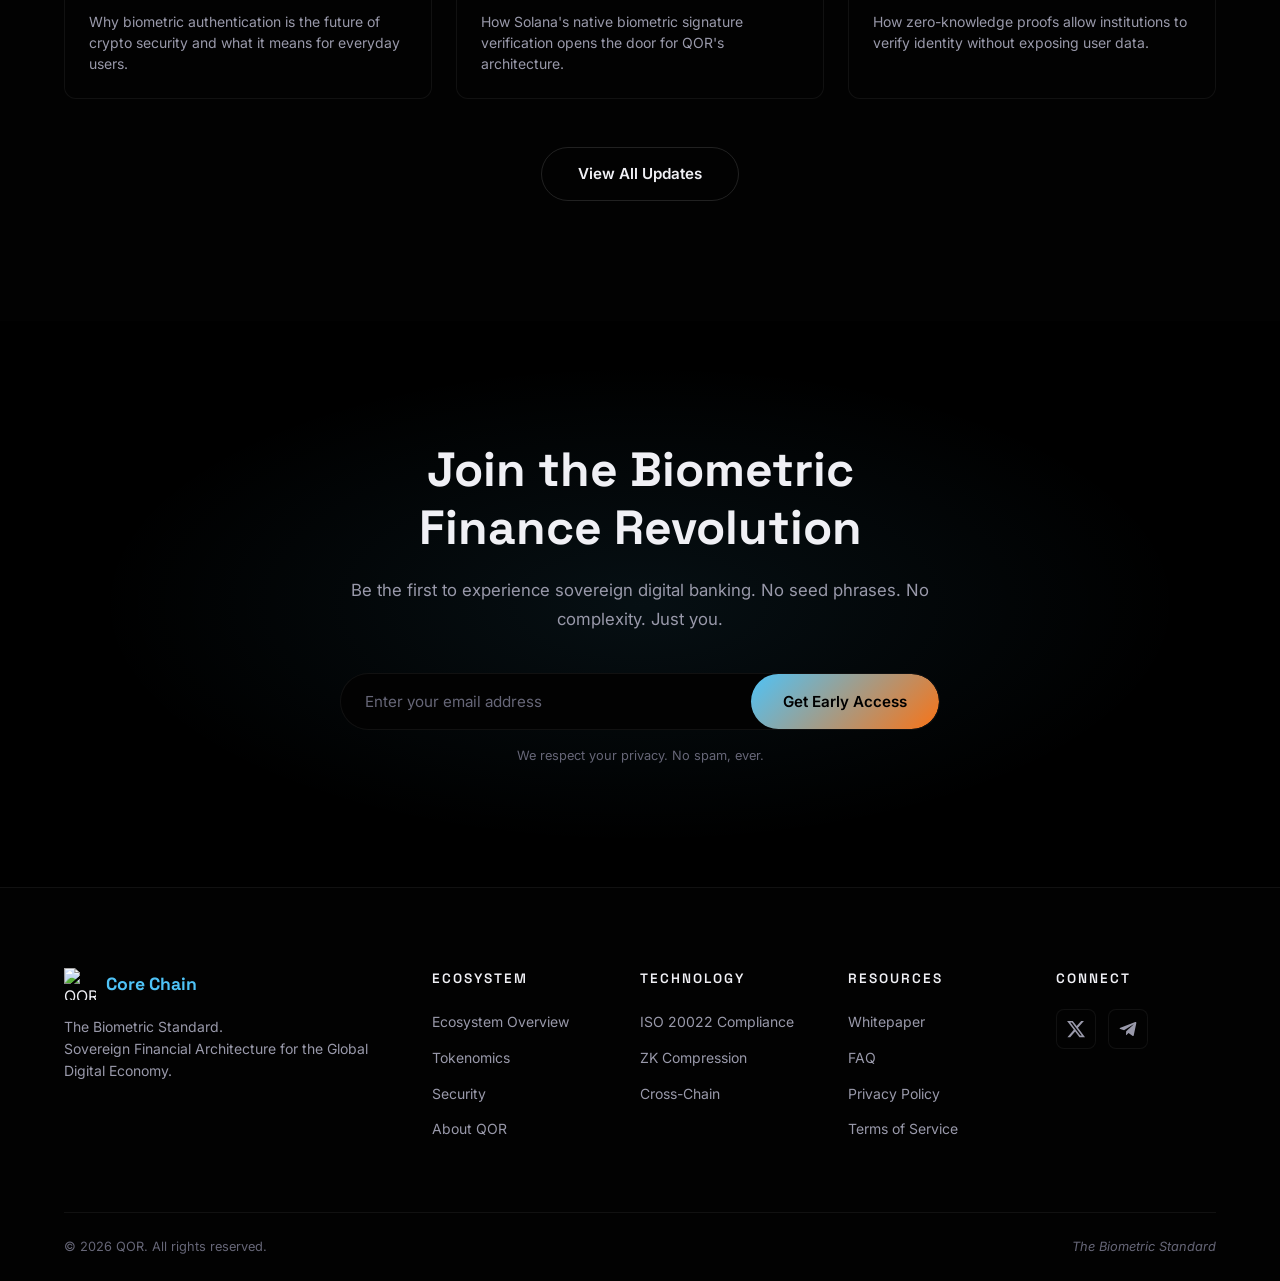
==== commit e409743e: "Add White Paper link to navbar, remove Core Chain text, reduce hero padding - Removed "Core Chain" t" ====
--- a/index.html
+++ b/index.html
@@ -23,8 +23,8 @@
     <div class="nav-container">
       <a href="index.html" class="nav-logo">
         <img src="assets/images/qor-logo.png" alt="QOR" class="logo-img">
-        <span class="logo-text">Core Chain</span>
       </a>
+      <a href="whitepaper.html" class="nav-whitepaper">White Paper</a>
 
       <ul class="nav-links" id="navLinks">
         <li><a href="index.html" class="active">Home</a></li>
@@ -49,6 +49,7 @@
   <!-- ===== MOBILE MENU ===== -->
   <div class="mobile-menu" id="mobileMenu">
     <ul class="mobile-links">
+      <li><a href="whitepaper.html">White Paper</a></li>
       <li><a href="index.html" class="active">Home</a></li>
       <li><a href="about.html">About</a></li>
       <li><a href="ecosystem.html">Ecosystem</a></li>
--- a/css/styles.css
+++ b/css/styles.css
@@ -32,6 +32,7 @@
 html {
   scroll-behavior: smooth;
   font-size: 16px;
+  overflow-x: hidden;
 }
 
 body {
@@ -99,17 +100,49 @@
   align-items: center;
   gap: 10px;
   z-index: 1001;
+  flex-shrink: 0;
+  min-width: 0;
+}
+
+.logo-img {
+  width: 36px;
+  height: 36px;
+  object-fit: contain;
+}
+
+.footer-logo-img {
+  width: 32px;
+  height: 32px;
+  object-fit: contain;
 }
 
 .logo-text {
   font-family: var(--font-heading);
-  font-size: 1.5rem;
+  font-size: 1.25rem;
   font-weight: 700;
-  letter-spacing: 2px;
-  background: var(--gradient-main);
-  -webkit-background-clip: text;
-  -webkit-text-fill-color: transparent;
-  background-clip: text;
+  letter-spacing: 1.5px;
+  color: #4FC3F7;
+  white-space: nowrap;
+}
+
+.nav-whitepaper {
+  font-family: var(--font-heading);
+  font-size: 0.95rem;
+  font-weight: 600;
+  color: #4FC3F7;
+  text-decoration: none;
+  white-space: nowrap;
+  padding: 6px 14px;
+  border: 1px solid rgba(79, 195, 247, 0.4);
+  border-radius: 6px;
+  transition: all 0.3s ease;
+  margin-left: 4px;
+}
+
+.nav-whitepaper:hover {
+  background: rgba(79, 195, 247, 0.1);
+  border-color: #4FC3F7;
+  color: #fff;
 }
 
 .nav-links {
@@ -1040,7 +1073,7 @@
 
 .footer-grid {
   display: grid;
-  grid-template-columns: 2fr 1fr 1fr 1fr;
+  grid-template-columns: 2fr 1fr 1fr 1fr 1fr;
   gap: 48px;
   padding-bottom: 60px;
   border-bottom: 1px solid var(--border);
@@ -1055,12 +1088,9 @@
 
 .footer-logo span {
   font-family: var(--font-heading);
-  font-size: 1.25rem;
+  font-size: 1.1rem;
   font-weight: 700;
-  background: var(--gradient-main);
-  -webkit-background-clip: text;
-  -webkit-text-fill-color: transparent;
-  background-clip: text;
+  color: #4FC3F7;
 }
 
 .footer-tagline {
@@ -1456,12 +1486,22 @@
 }
 
 @media (max-width: 768px) {
+  html, body {
+    overflow-x: hidden;
+    width: 100%;
+  }
+
   :root {
     --section-padding: 80px 0;
   }
 
+  .nav-container {
+    max-width: 100%;
+  }
+
   .nav-links,
-  .nav-cta:not(.mobile-cta) {
+  .nav-cta:not(.mobile-cta),
+  .nav-whitepaper {
     display: none;
   }
 
@@ -1604,11 +1644,11 @@
 /* About Hero */
 .about-hero {
   position: relative;
-  min-height: 70vh;
+  min-height: auto;
   display: flex;
   align-items: center;
   justify-content: center;
-  padding: 160px 0 100px;
+  padding: 120px 0 60px;
   overflow: hidden;
   text-align: center;
 }
@@ -2056,7 +2096,7 @@
 @media (max-width: 768px) {
   .about-hero {
     min-height: auto;
-    padding: 120px 24px 60px;
+    padding: 100px 24px 40px;
   }
 
   .moats-grid {
@@ -4536,3 +4576,63 @@
     transform: scale(0.7);
   }
 }
+
+/* ===== FINGERPRINT WATERMARK ===== */
+.fingerprint-watermark {
+  position: absolute;
+  right: -60px;
+  bottom: -60px;
+  width: 300px;
+  height: 300px;
+  opacity: 0.03;
+  pointer-events: none;
+  z-index: 0;
+}
+
+.fingerprint-watermark-left {
+  right: auto;
+  left: -60px;
+  bottom: auto;
+  top: -60px;
+}
+
+/* ===== LEGAL PAGES ===== */
+.legal-content {
+  max-width: 760px;
+  margin: 0 auto;
+}
+
+.legal-content h3 {
+  font-family: var(--font-heading);
+  font-size: 1.15rem;
+  font-weight: 600;
+  margin: 40px 0 12px;
+  color: var(--text-primary);
+}
+
+.legal-content p {
+  font-size: 0.9rem;
+  color: var(--text-secondary);
+  line-height: 1.8;
+  margin-bottom: 16px;
+}
+
+.legal-content ul {
+  margin-bottom: 16px;
+  padding-left: 20px;
+}
+
+.legal-content li {
+  font-size: 0.9rem;
+  color: var(--text-secondary);
+  line-height: 1.8;
+  list-style: disc;
+  margin-bottom: 4px;
+}
+
+.legal-updated {
+  font-size: 0.8rem;
+  color: var(--text-muted);
+  margin-bottom: 40px;
+  font-style: italic;
+}
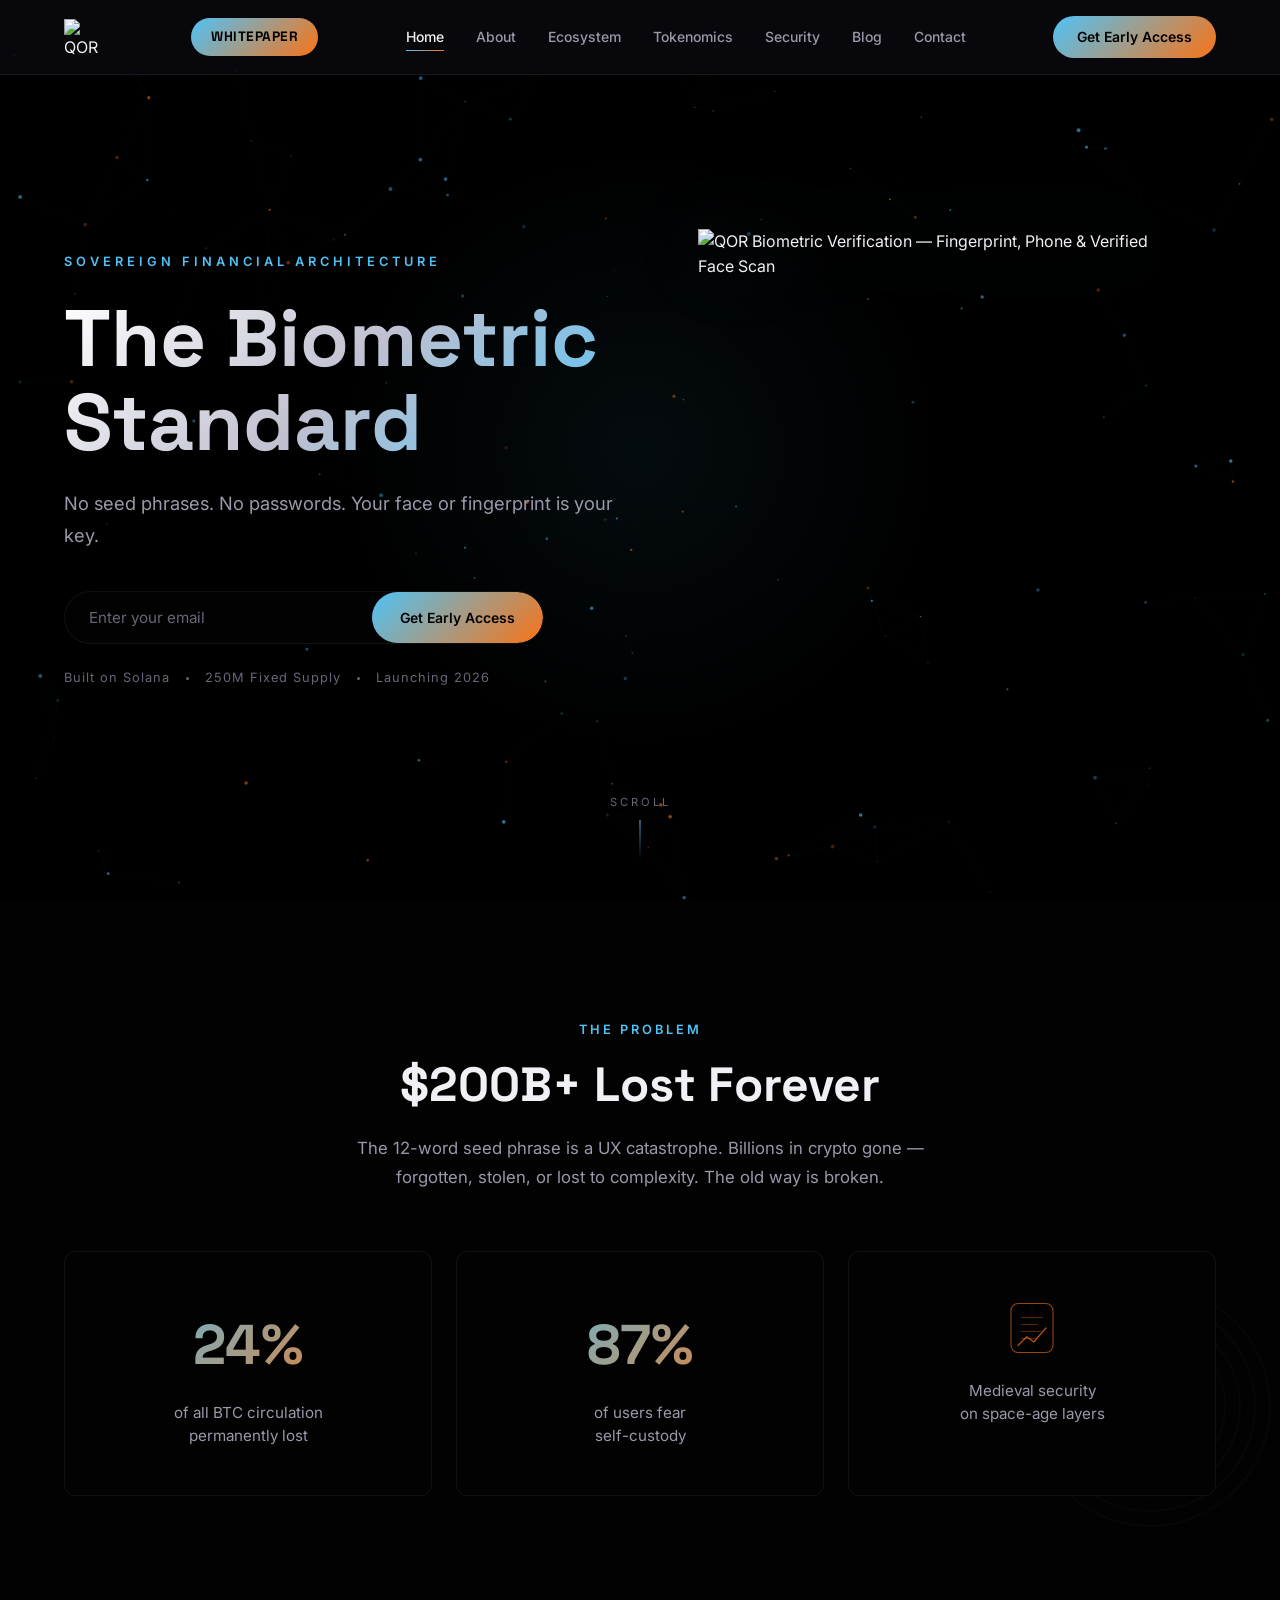
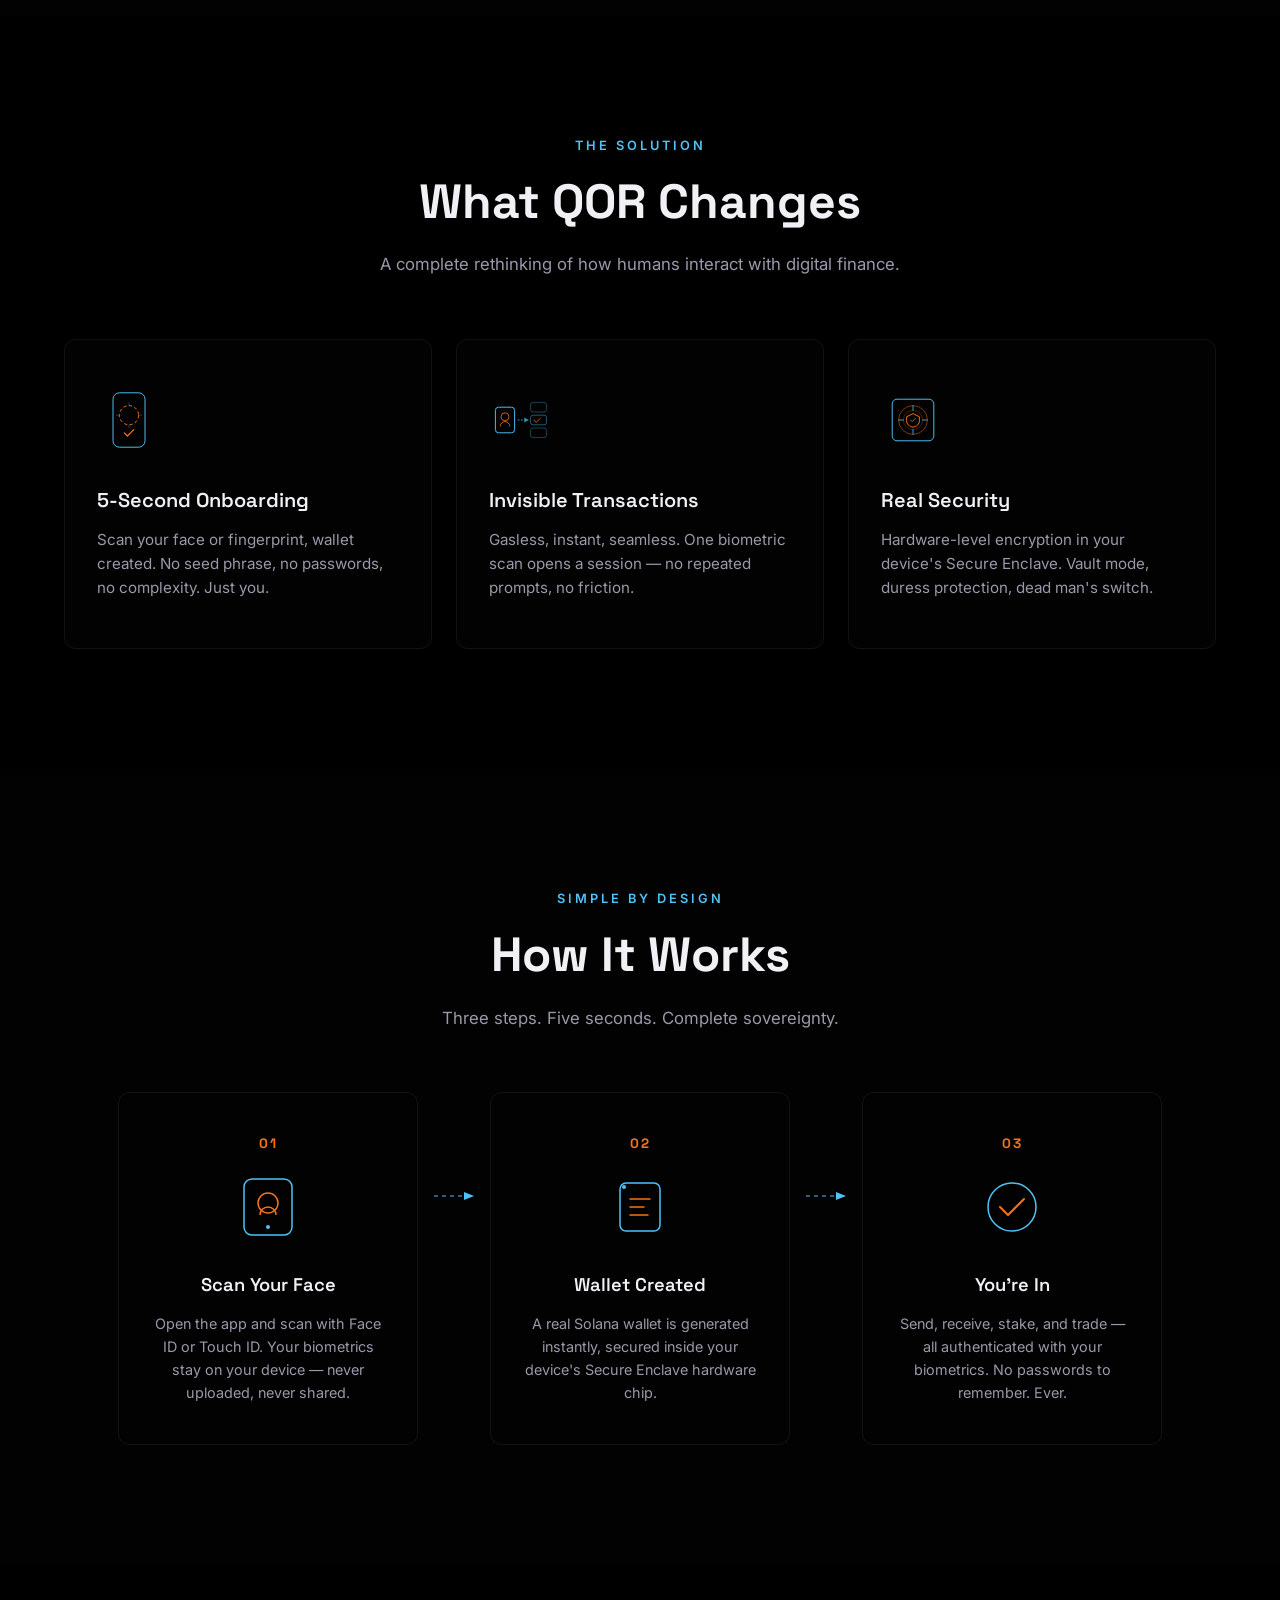
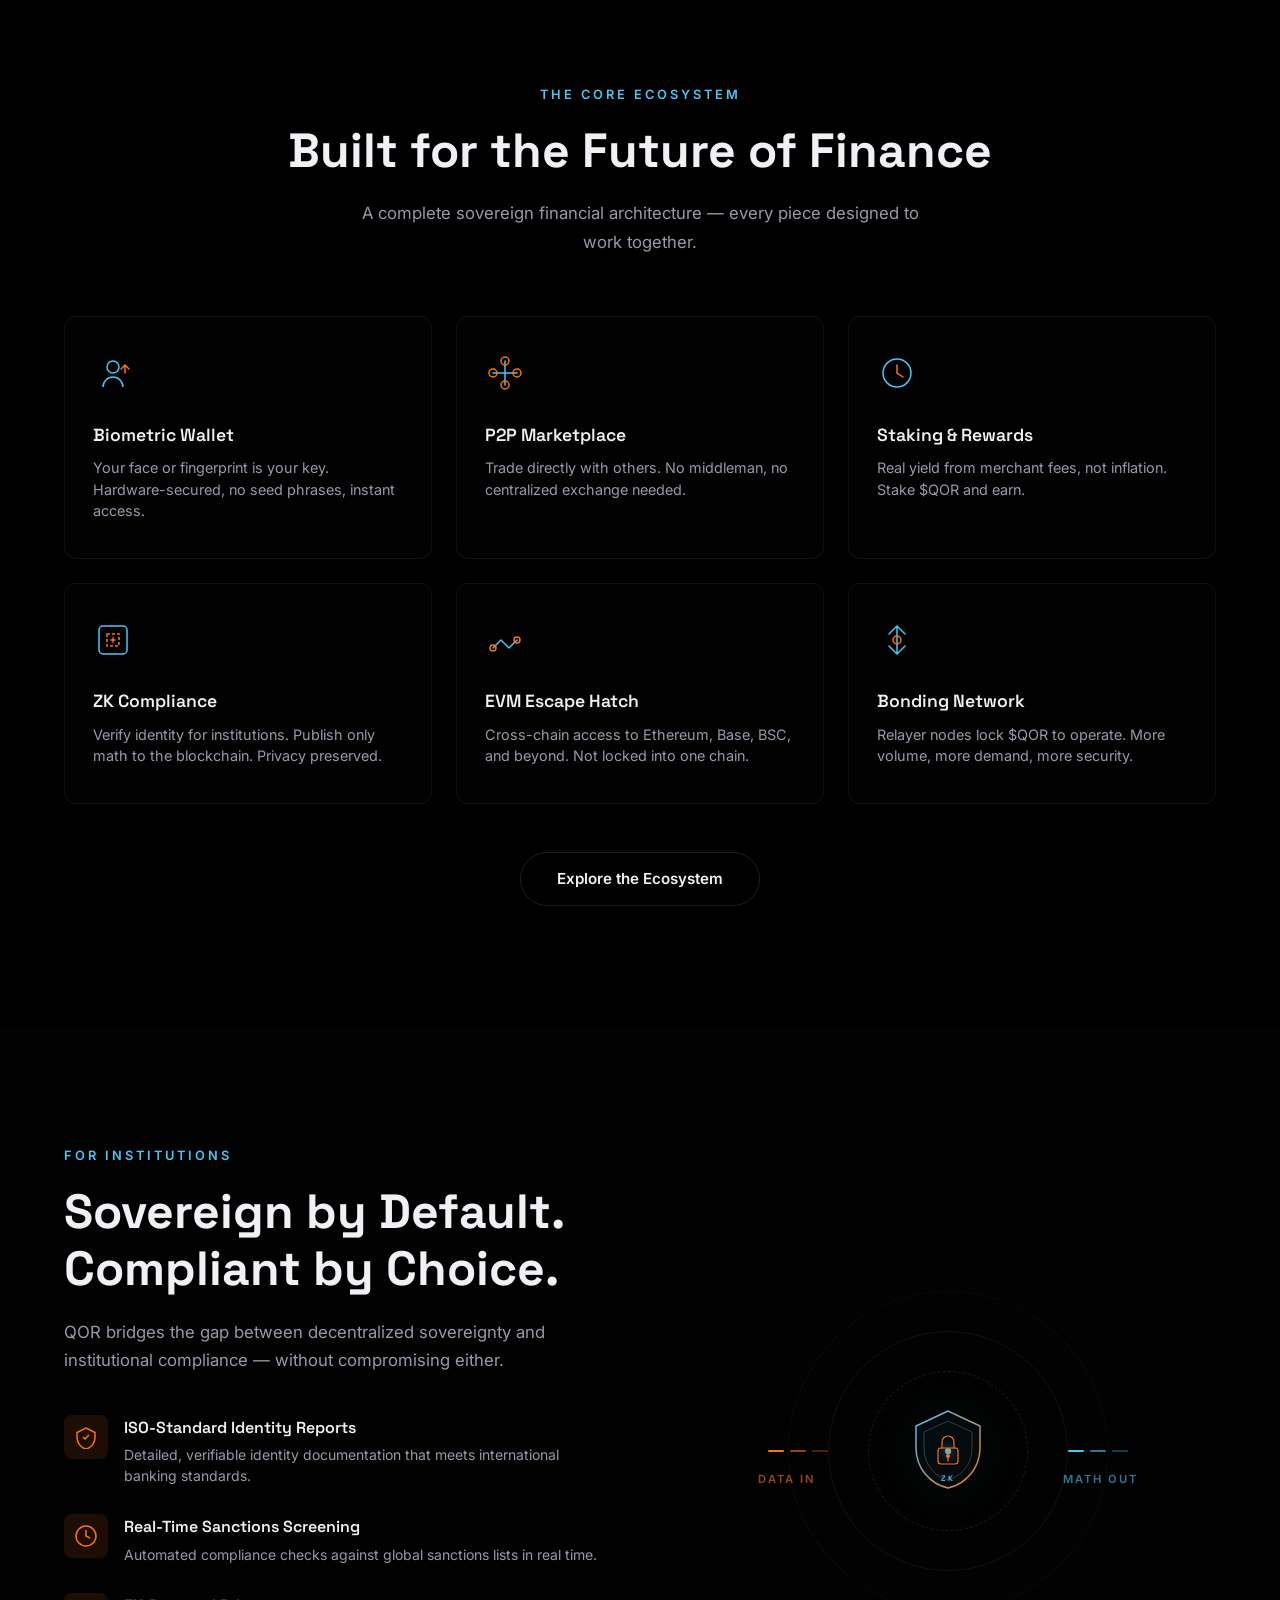
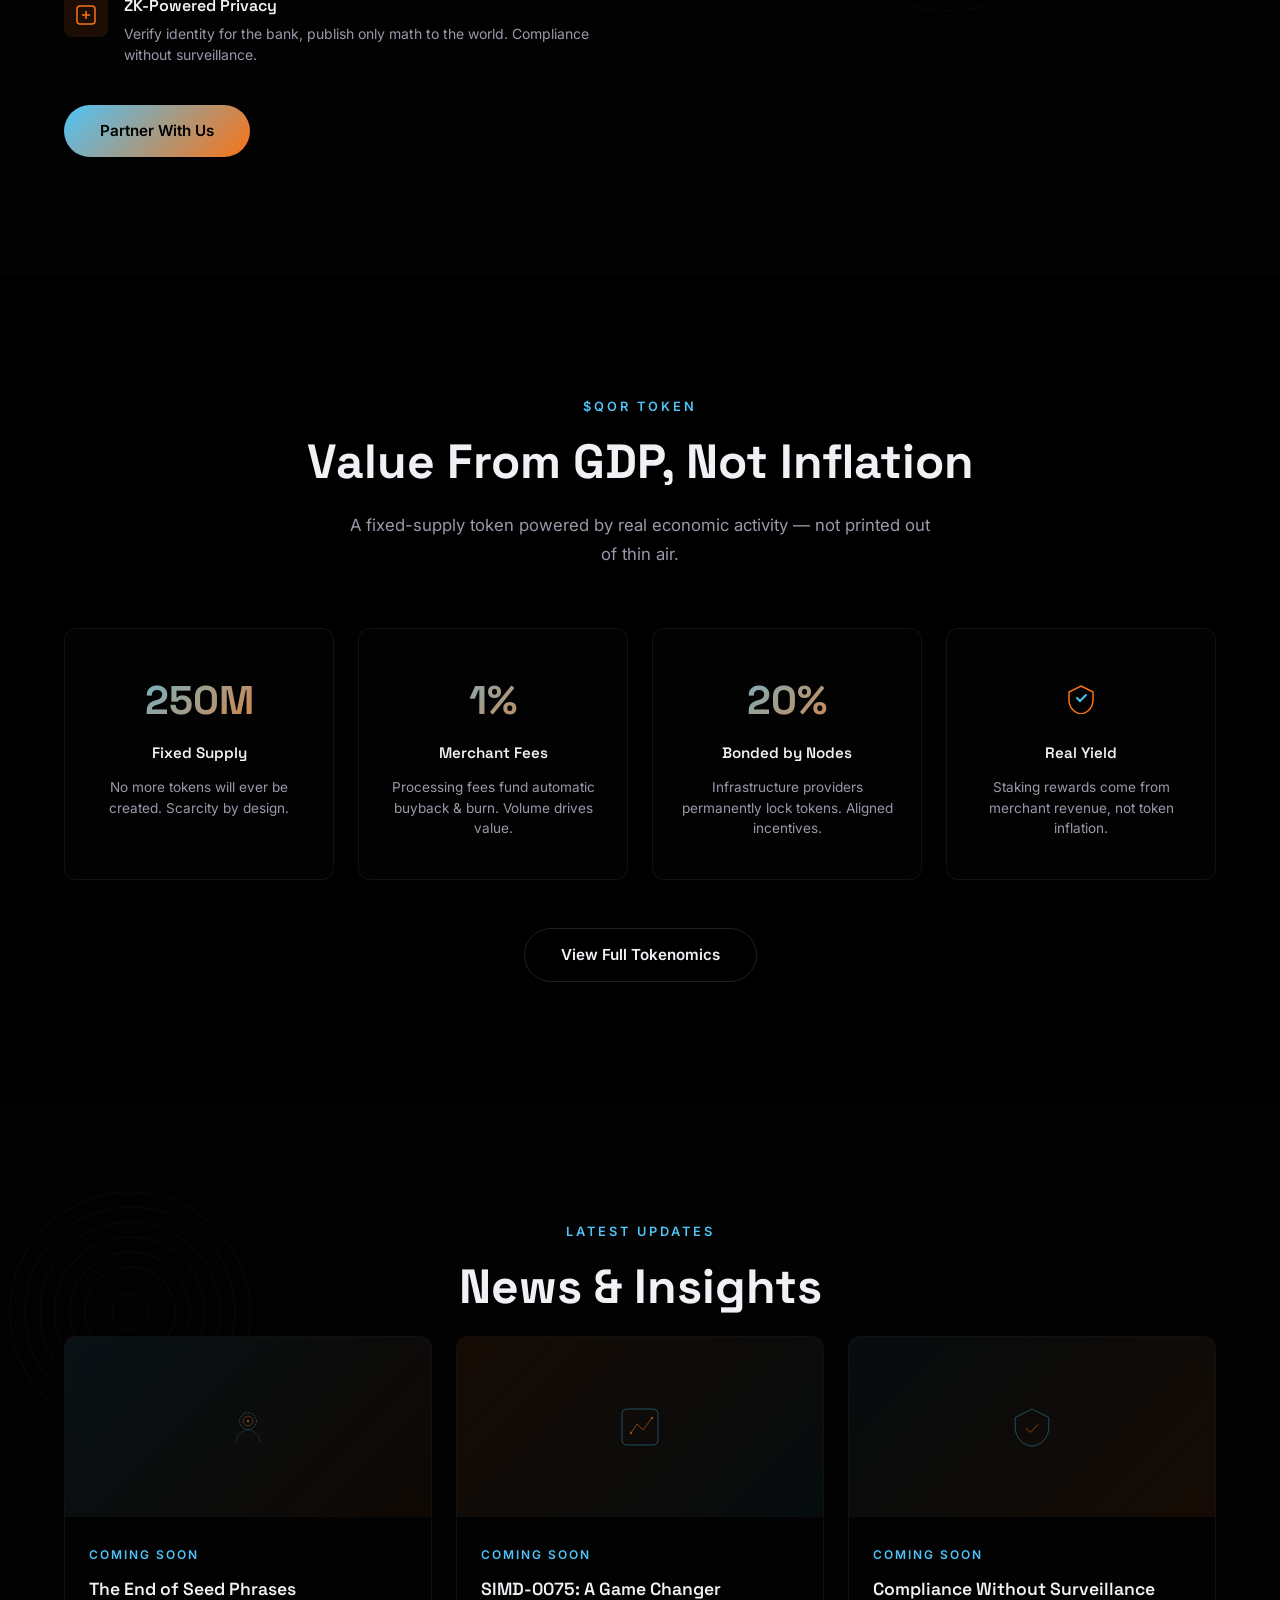
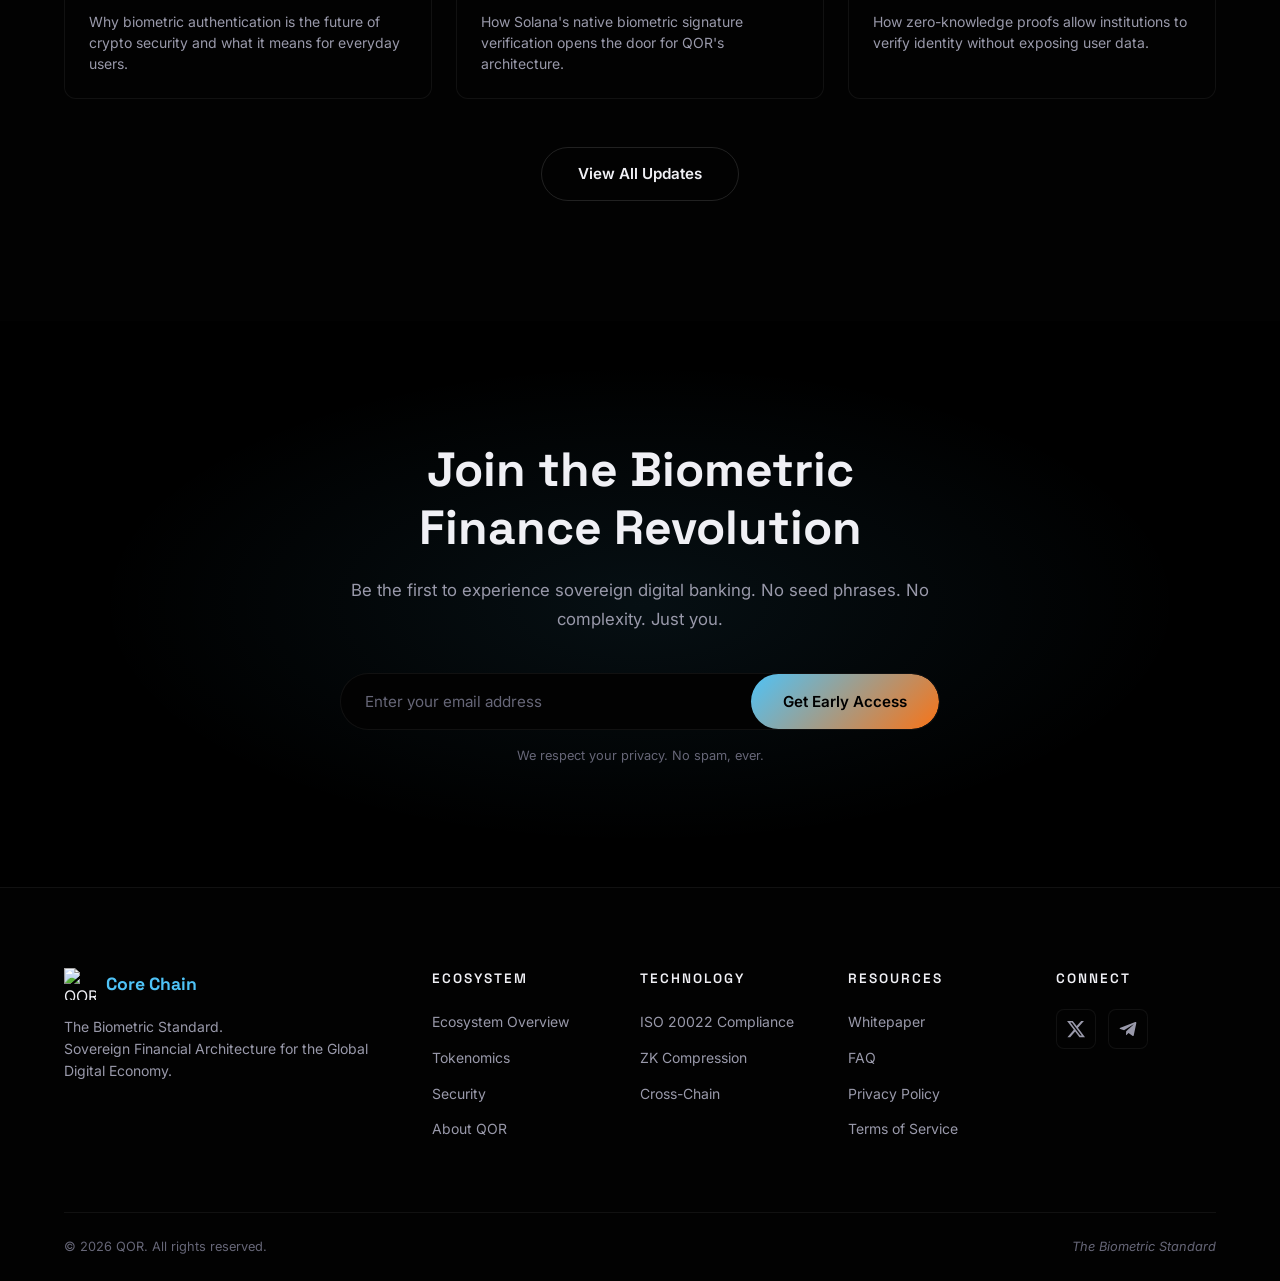
==== commit 34ff5996: "Style whitepaper nav button: gradient pill, heading font, no space - Whitepaper button now uses grad" ====
--- a/index.html
+++ b/index.html
@@ -24,7 +24,7 @@
       <a href="index.html" class="nav-logo">
         <img src="assets/images/qor-logo.png" alt="QOR" class="logo-img">
       </a>
-      <a href="whitepaper.html" class="nav-whitepaper">White Paper</a>
+      <a href="Whitepaper%20QOR.pdf" target="_blank" class="nav-whitepaper">Whitepaper</a>
 
       <ul class="nav-links" id="navLinks">
         <li><a href="index.html" class="active">Home</a></li>
@@ -49,7 +49,7 @@
   <!-- ===== MOBILE MENU ===== -->
   <div class="mobile-menu" id="mobileMenu">
     <ul class="mobile-links">
-      <li><a href="whitepaper.html">White Paper</a></li>
+      <li><a href="Whitepaper%20QOR.pdf" target="_blank">Whitepaper</a></li>
       <li><a href="index.html" class="active">Home</a></li>
       <li><a href="about.html">About</a></li>
       <li><a href="ecosystem.html">Ecosystem</a></li>
--- a/css/styles.css
+++ b/css/styles.css
@@ -127,22 +127,25 @@
 
 .nav-whitepaper {
   font-family: var(--font-heading);
-  font-size: 0.95rem;
-  font-weight: 600;
-  color: #4FC3F7;
+  font-size: 0.85rem;
+  font-weight: 700;
+  letter-spacing: 0.5px;
+  text-transform: uppercase;
+  color: var(--bg-primary);
   text-decoration: none;
   white-space: nowrap;
-  padding: 6px 14px;
-  border: 1px solid rgba(79, 195, 247, 0.4);
-  border-radius: 6px;
+  padding: 8px 20px;
+  background: var(--gradient-main);
+  border: none;
+  border-radius: 100px;
   transition: all 0.3s ease;
   margin-left: 4px;
 }
 
 .nav-whitepaper:hover {
-  background: rgba(79, 195, 247, 0.1);
-  border-color: #4FC3F7;
-  color: #fff;
+  opacity: 0.9;
+  transform: translateY(-1px);
+  color: var(--bg-primary);
 }
 
 .nav-links {
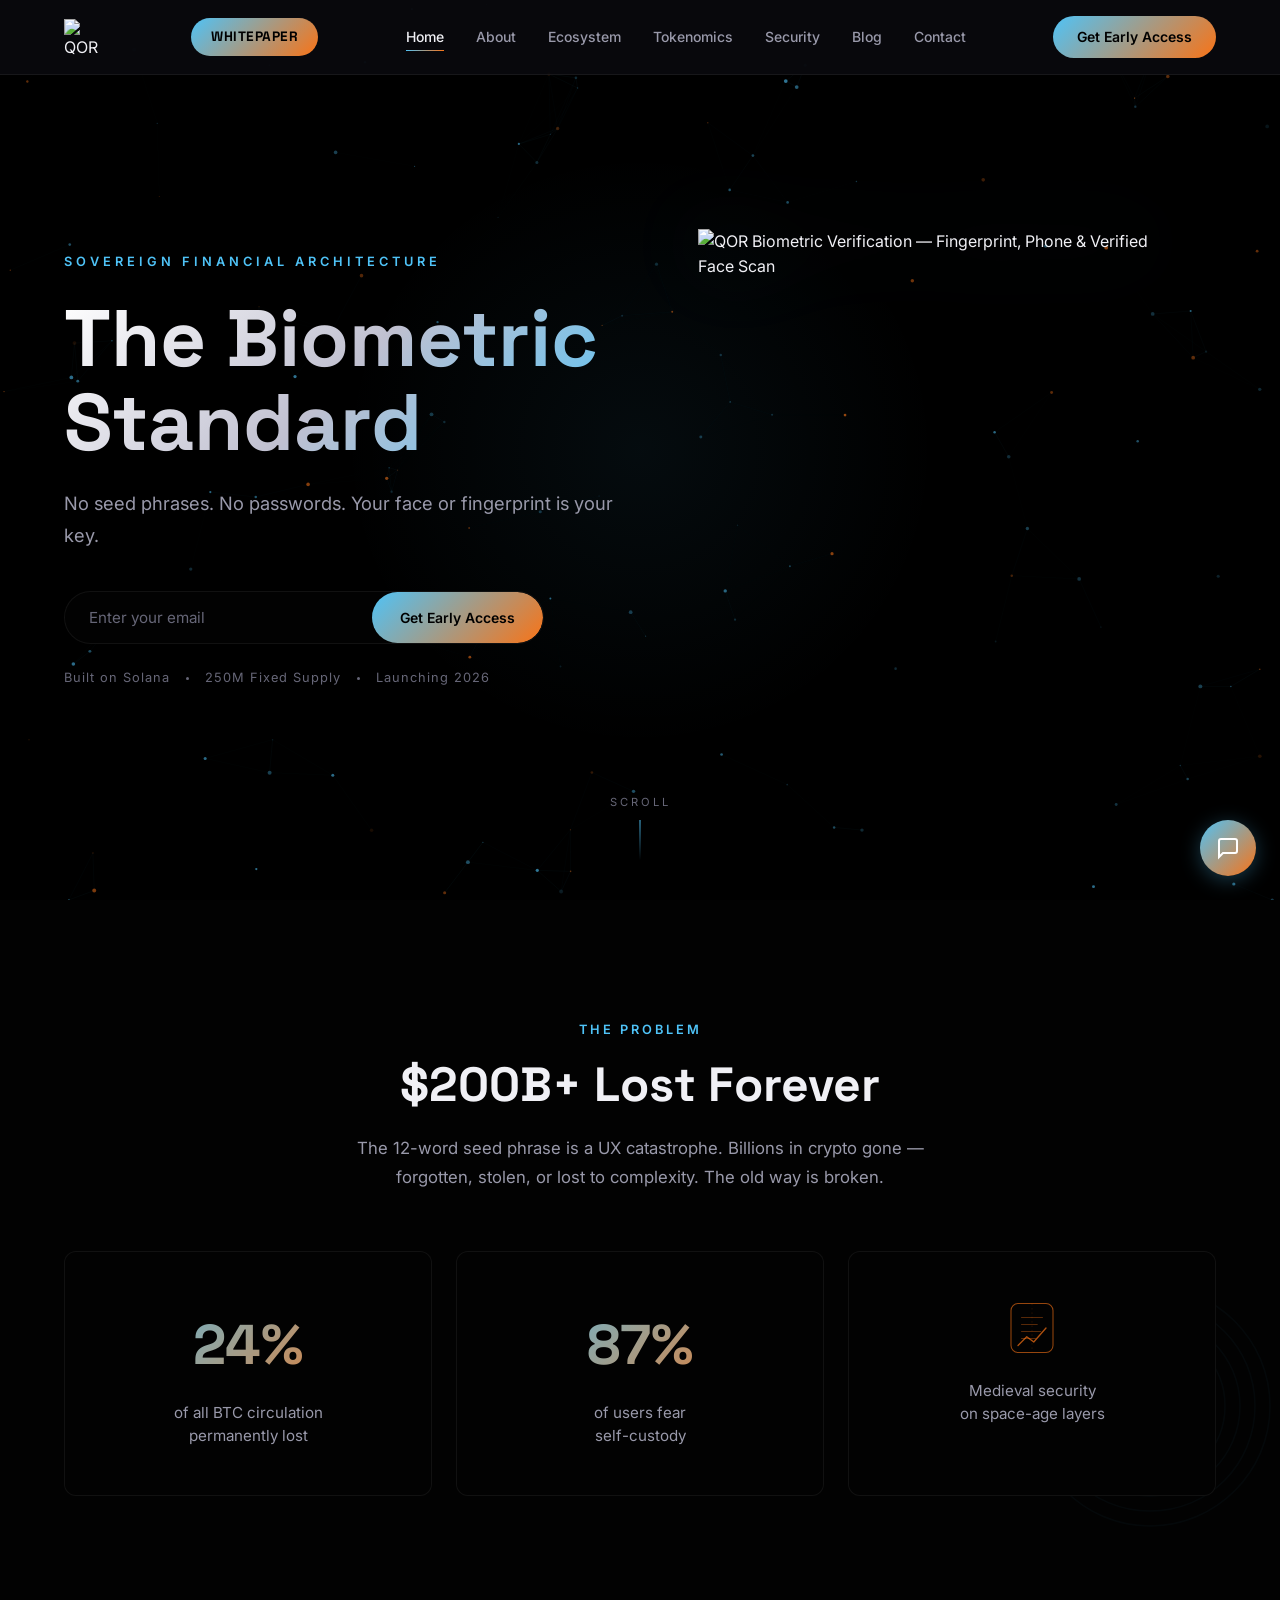
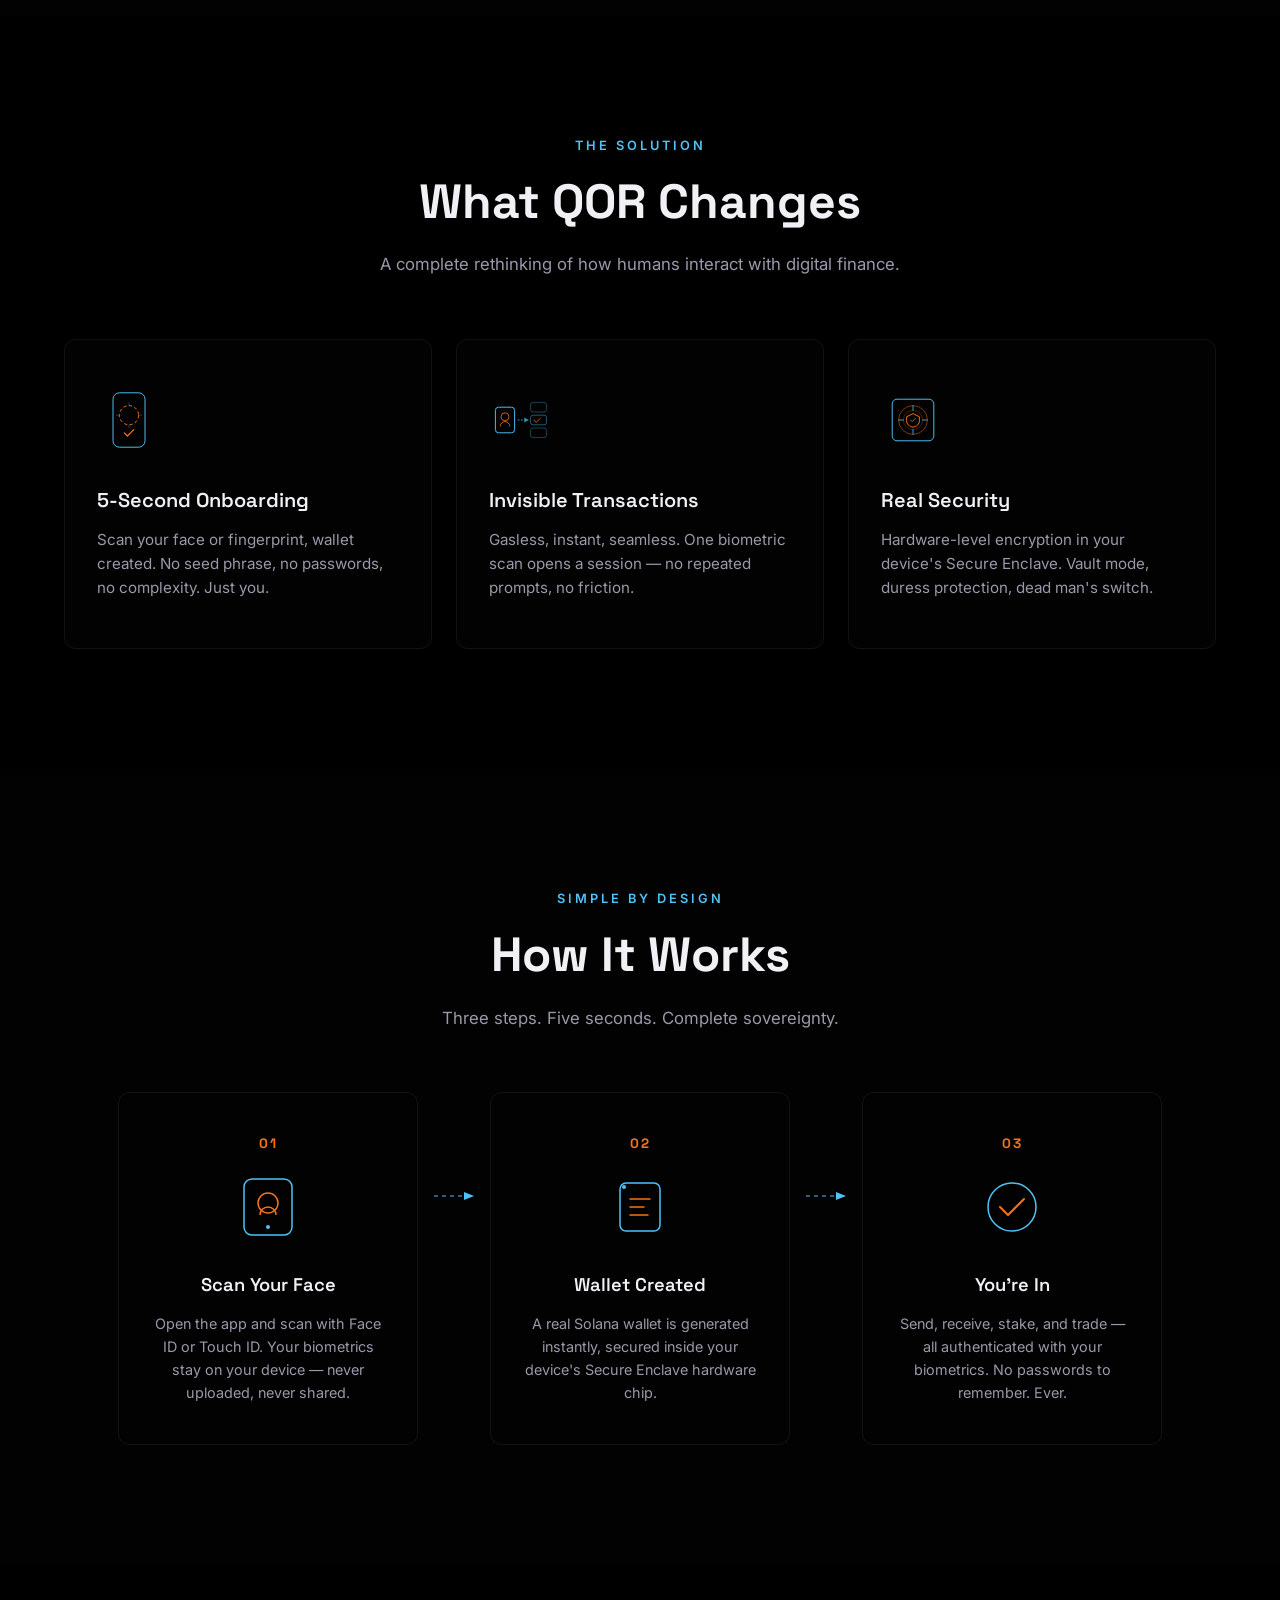
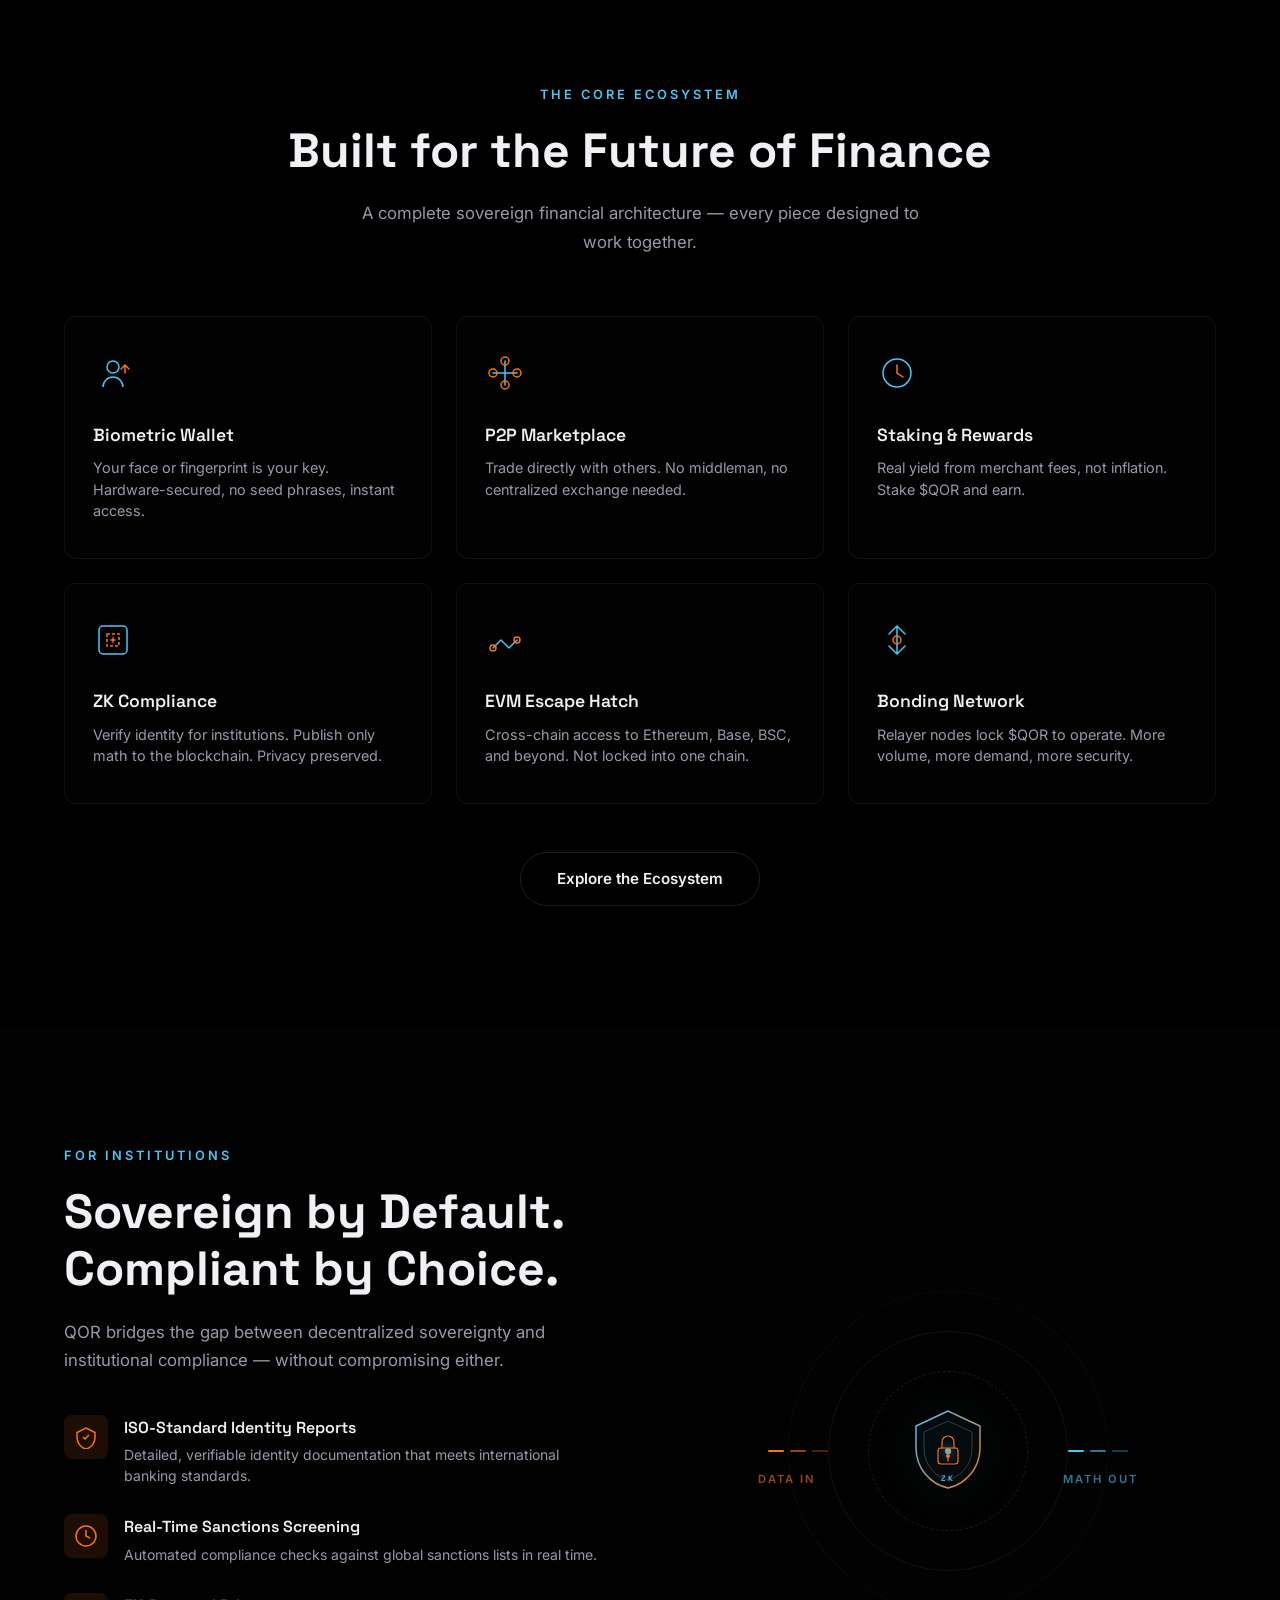
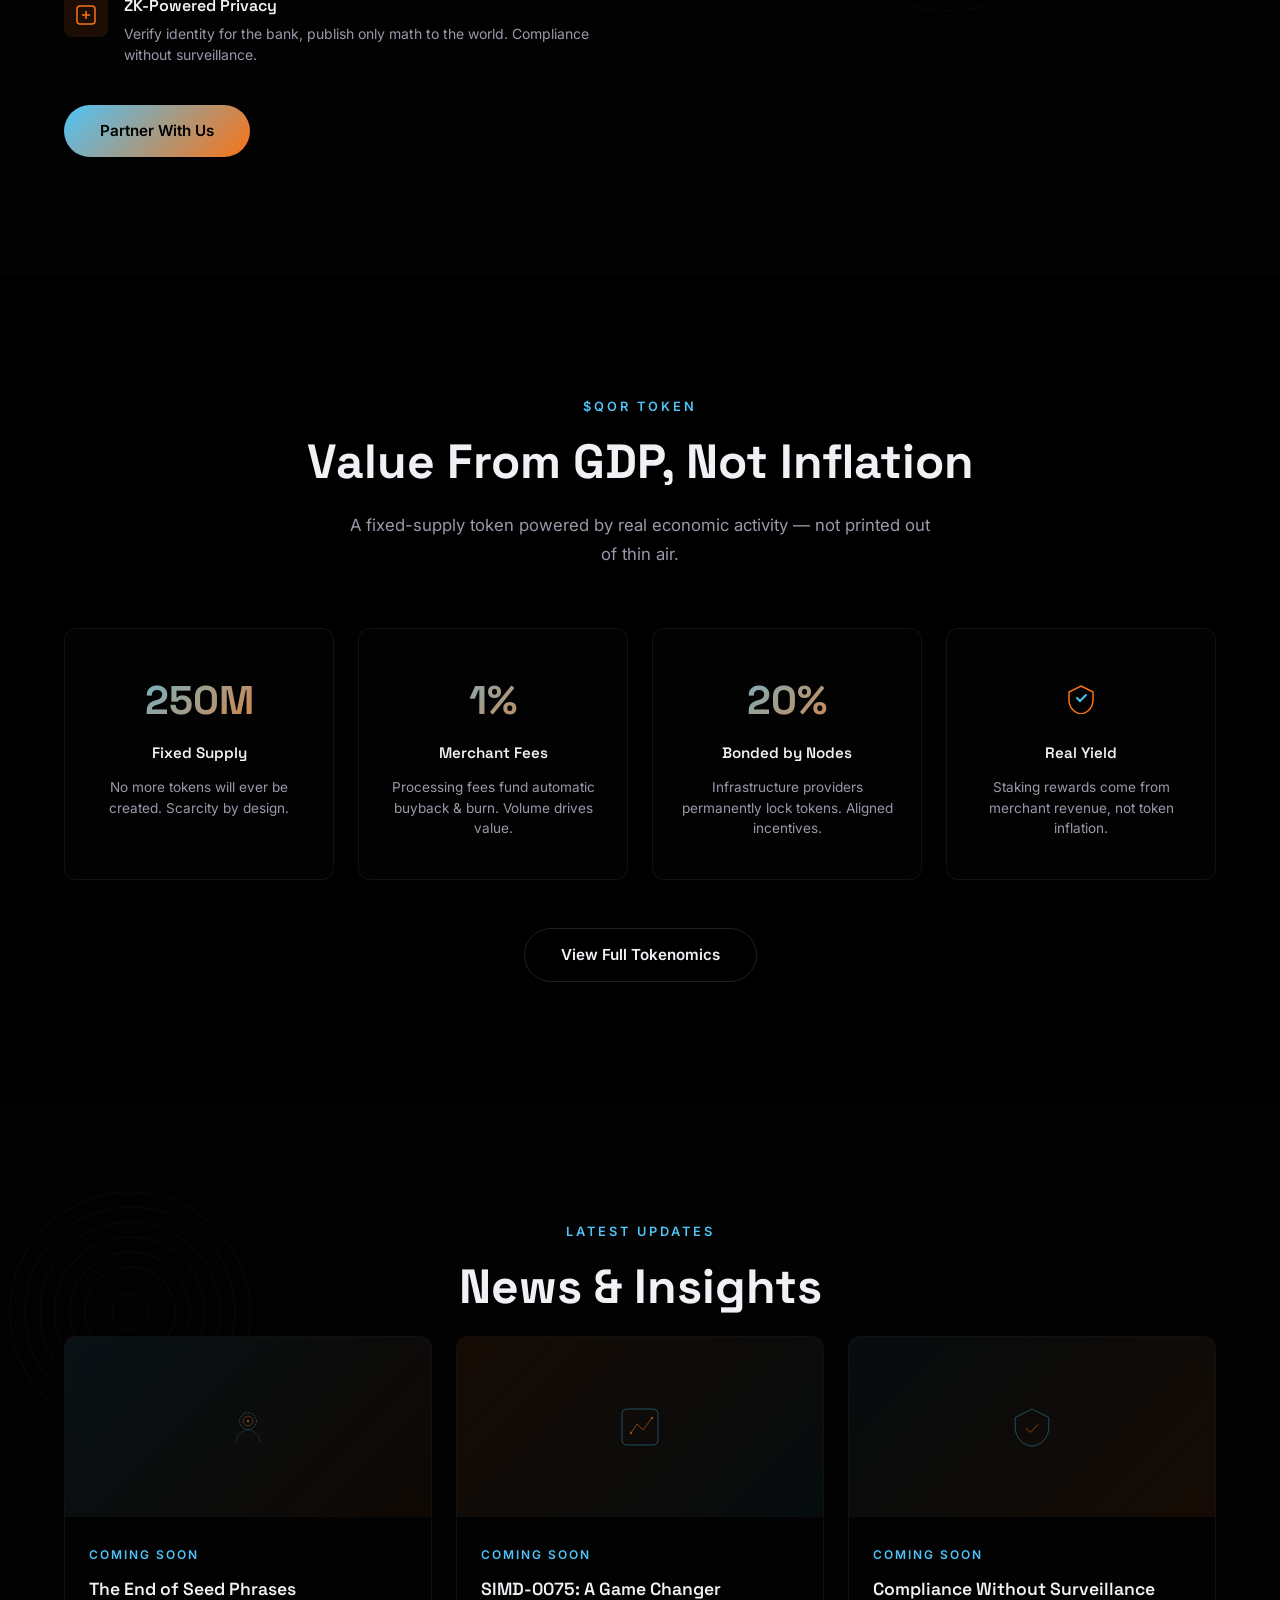
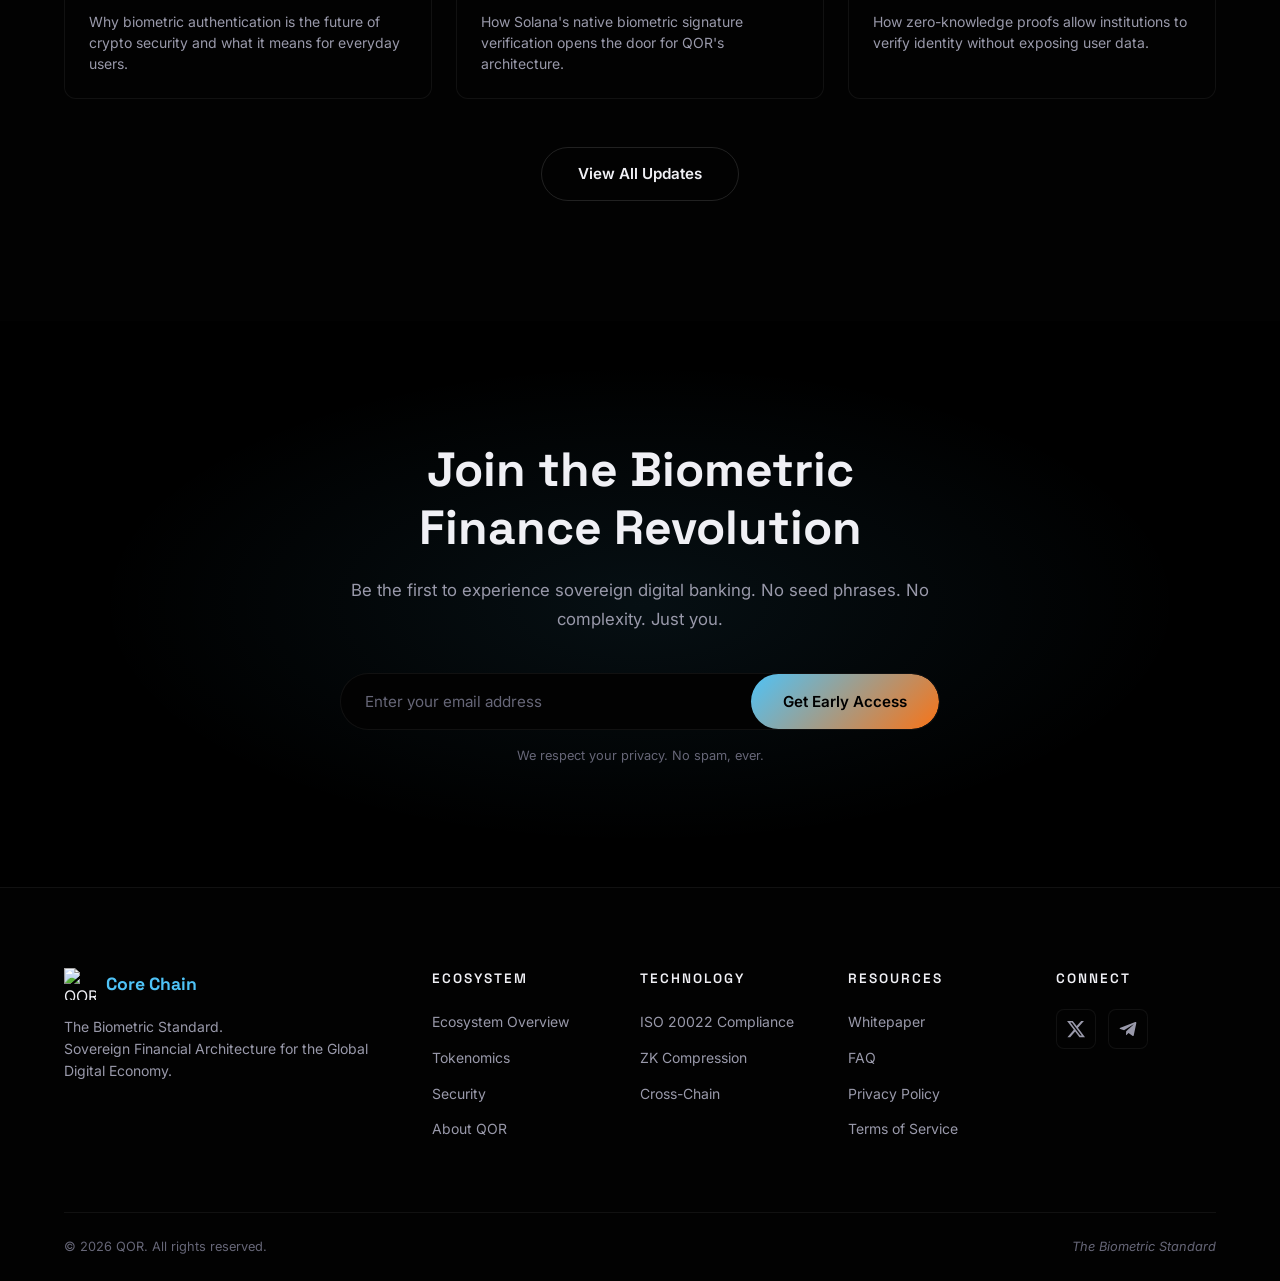
==== commit 92efb192: "Initial commit: QOR site with clean URLs, branding settings, and admin panel - Full public site (13 " ====
--- a/index.html
+++ b/index.html
@@ -11,6 +11,7 @@
   <meta name="twitter:card" content="summary_large_image">
   <meta name="twitter:site" content="@QOR_network">
   <title>QOR — The Biometric Standard</title>
+  <link rel="icon" type="image/png" href="assets/images/favicon.png">
   <link rel="stylesheet" href="css/styles.css">
   <link rel="preconnect" href="https://fonts.googleapis.com">
   <link rel="preconnect" href="https://fonts.gstatic.com" crossorigin>
@@ -21,19 +22,19 @@
   <!-- ===== NAVBAR ===== -->
   <nav class="navbar" id="navbar">
     <div class="nav-container">
-      <a href="index.html" class="nav-logo">
+      <a href="/" class="nav-logo">
         <img src="assets/images/qor-logo.png" alt="QOR" class="logo-img">
       </a>
       <a href="Whitepaper%20QOR.pdf" target="_blank" class="nav-whitepaper">Whitepaper</a>
 
       <ul class="nav-links" id="navLinks">
-        <li><a href="index.html" class="active">Home</a></li>
-        <li><a href="about.html">About</a></li>
-        <li><a href="ecosystem.html">Ecosystem</a></li>
-        <li><a href="tokenomics.html">Tokenomics</a></li>
-        <li><a href="security.html">Security</a></li>
-        <li><a href="blog.html">Blog</a></li>
-        <li><a href="contact.html">Contact</a></li>
+        <li><a href="/" class="active">Home</a></li>
+        <li><a href="/about">About</a></li>
+        <li><a href="/ecosystem">Ecosystem</a></li>
+        <li><a href="/tokenomics">Tokenomics</a></li>
+        <li><a href="/security">Security</a></li>
+        <li><a href="/blog">Blog</a></li>
+        <li><a href="/contact">Contact</a></li>
       </ul>
 
       <a href="#waitlist" class="nav-cta">Get Early Access</a>
@@ -50,13 +51,13 @@
   <div class="mobile-menu" id="mobileMenu">
     <ul class="mobile-links">
       <li><a href="Whitepaper%20QOR.pdf" target="_blank">Whitepaper</a></li>
-      <li><a href="index.html" class="active">Home</a></li>
-      <li><a href="about.html">About</a></li>
-      <li><a href="ecosystem.html">Ecosystem</a></li>
-      <li><a href="tokenomics.html">Tokenomics</a></li>
-      <li><a href="security.html">Security</a></li>
-      <li><a href="blog.html">Blog</a></li>
-      <li><a href="contact.html">Contact</a></li>
+      <li><a href="/" class="active">Home</a></li>
+      <li><a href="/about">About</a></li>
+      <li><a href="/ecosystem">Ecosystem</a></li>
+      <li><a href="/tokenomics">Tokenomics</a></li>
+      <li><a href="/security">Security</a></li>
+      <li><a href="/blog">Blog</a></li>
+      <li><a href="/contact">Contact</a></li>
     </ul>
     <a href="#waitlist" class="nav-cta mobile-cta">Get Early Access</a>
   </div>
@@ -357,7 +358,7 @@
       </div>
 
       <div class="section-cta">
-        <a href="ecosystem.html" class="btn-secondary">Explore the Ecosystem</a>
+        <a href="/ecosystem" class="btn-secondary">Explore the Ecosystem</a>
       </div>
     </div>
   </section>
@@ -413,7 +414,7 @@
             </div>
           </div>
 
-          <a href="contact.html" class="btn-primary">Partner With Us</a>
+          <a href="/contact" class="btn-primary">Partner With Us</a>
         </div>
 
         <div class="inst-visual">
@@ -505,7 +506,7 @@
       </div>
 
       <div class="section-cta">
-        <a href="tokenomics.html" class="btn-secondary">View Full Tokenomics</a>
+        <a href="/tokenomics" class="btn-secondary">View Full Tokenomics</a>
       </div>
     </div>
   </section>
@@ -572,7 +573,7 @@
       </div>
 
       <div class="section-cta">
-        <a href="blog.html" class="btn-secondary">View All Updates</a>
+        <a href="/blog" class="btn-secondary">View All Updates</a>
       </div>
     </div>
   </section>
@@ -600,7 +601,7 @@
       <div class="footer-grid">
 
         <div class="footer-col footer-brand">
-          <a href="index.html" class="footer-logo">
+          <a href="/" class="footer-logo">
             <img src="assets/images/qor-logo.png" alt="QOR" class="footer-logo-img">
             <span>Core Chain</span>
           </a>
@@ -610,19 +611,19 @@
         <div class="footer-col">
           <h4>Ecosystem</h4>
           <ul>
-            <li><a href="ecosystem.html">Ecosystem Overview</a></li>
-            <li><a href="tokenomics.html">Tokenomics</a></li>
-            <li><a href="security.html">Security</a></li>
-            <li><a href="about.html">About QOR</a></li>
+            <li><a href="/ecosystem">Ecosystem Overview</a></li>
+            <li><a href="/tokenomics">Tokenomics</a></li>
+            <li><a href="/security">Security</a></li>
+            <li><a href="/about">About QOR</a></li>
           </ul>
         </div>
 
         <div class="footer-col">
           <h4>Technology</h4>
           <ul>
-            <li><a href="compliance.html">ISO 20022 Compliance</a></li>
-            <li><a href="zk-compression.html">ZK Compression</a></li>
-            <li><a href="cross-chain.html">Cross-Chain</a></li>
+            <li><a href="/compliance">ISO 20022 Compliance</a></li>
+            <li><a href="/zk-compression">ZK Compression</a></li>
+            <li><a href="/cross-chain">Cross-Chain</a></li>
           </ul>
         </div>
 
@@ -630,9 +631,9 @@
           <h4>Resources</h4>
           <ul>
             <li><a href="Whitepaper QOR.pdf" target="_blank">Whitepaper</a></li>
-            <li><a href="contact.html#faq">FAQ</a></li>
-            <li><a href="privacy.html">Privacy Policy</a></li>
-            <li><a href="terms.html">Terms of Service</a></li>
+            <li><a href="/contact#faq">FAQ</a></li>
+            <li><a href="/privacy">Privacy Policy</a></li>
+            <li><a href="/terms">Terms of Service</a></li>
           </ul>
         </div>
 
